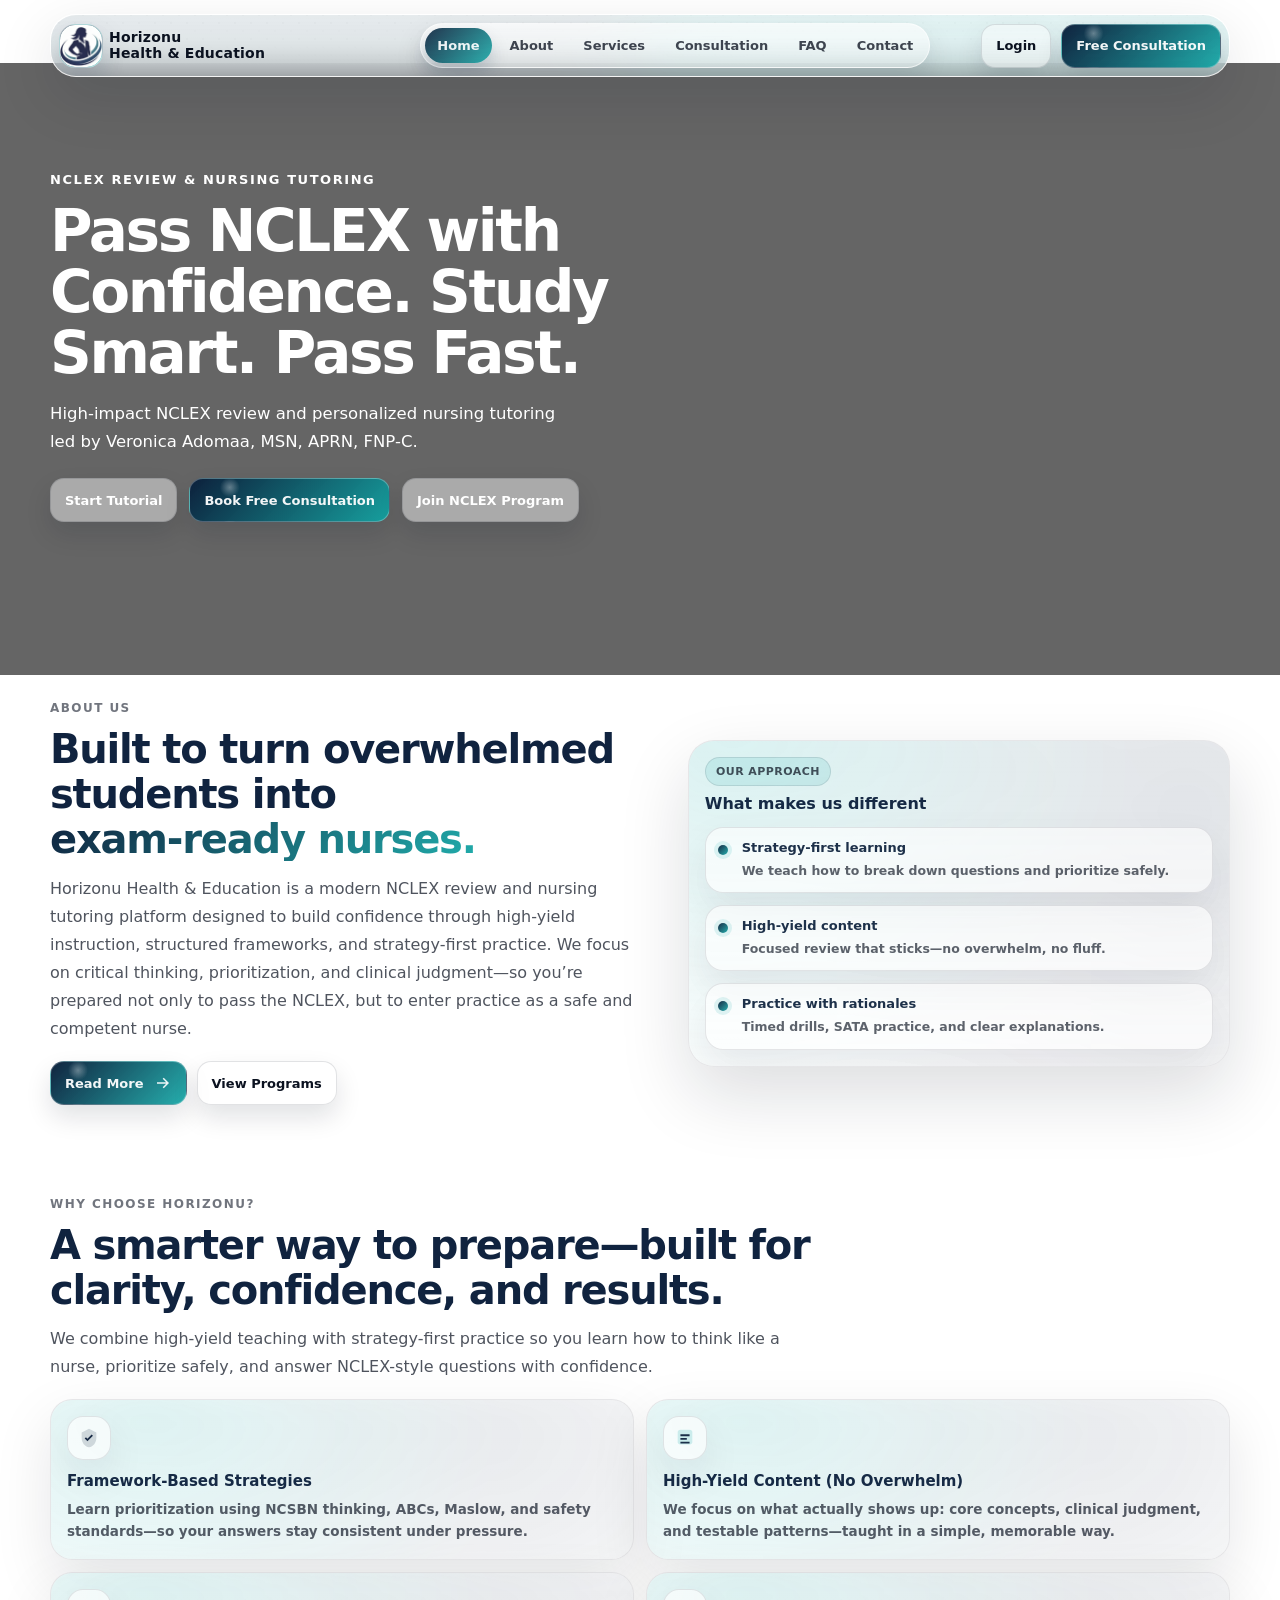
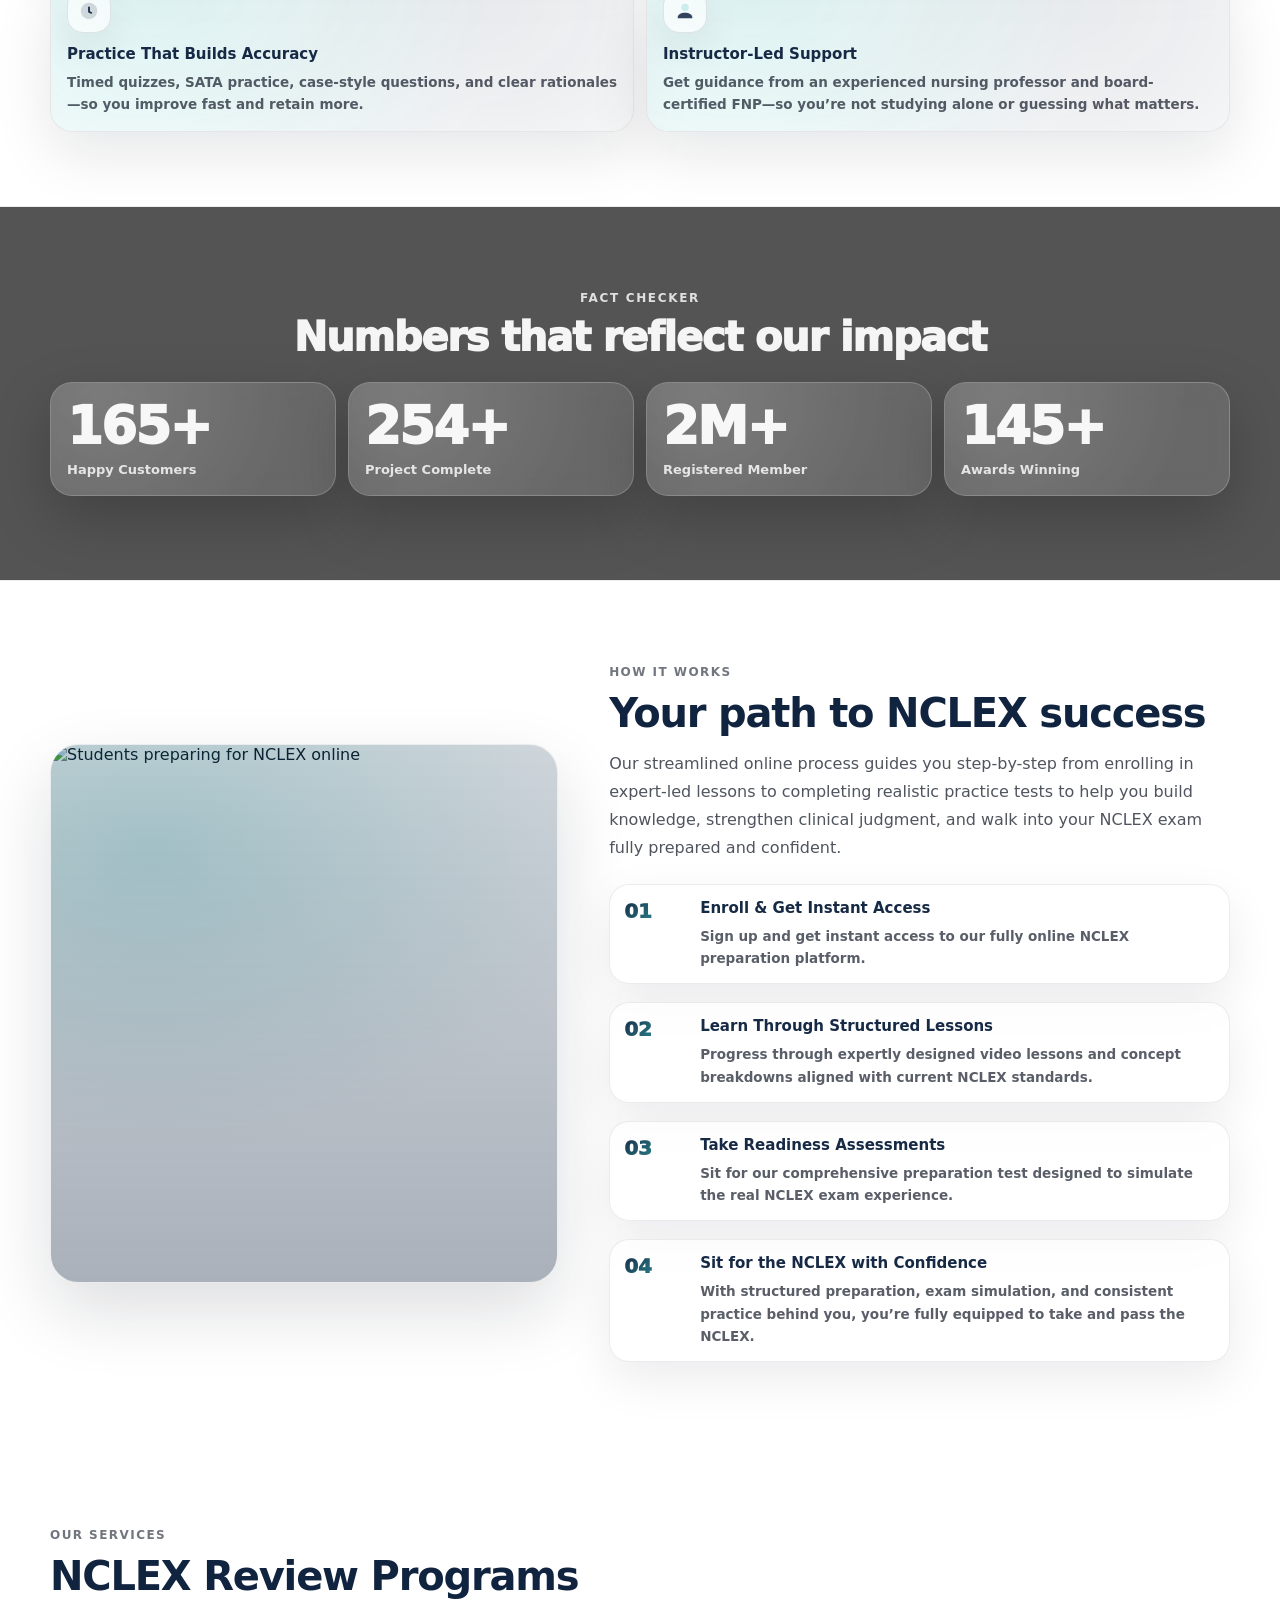
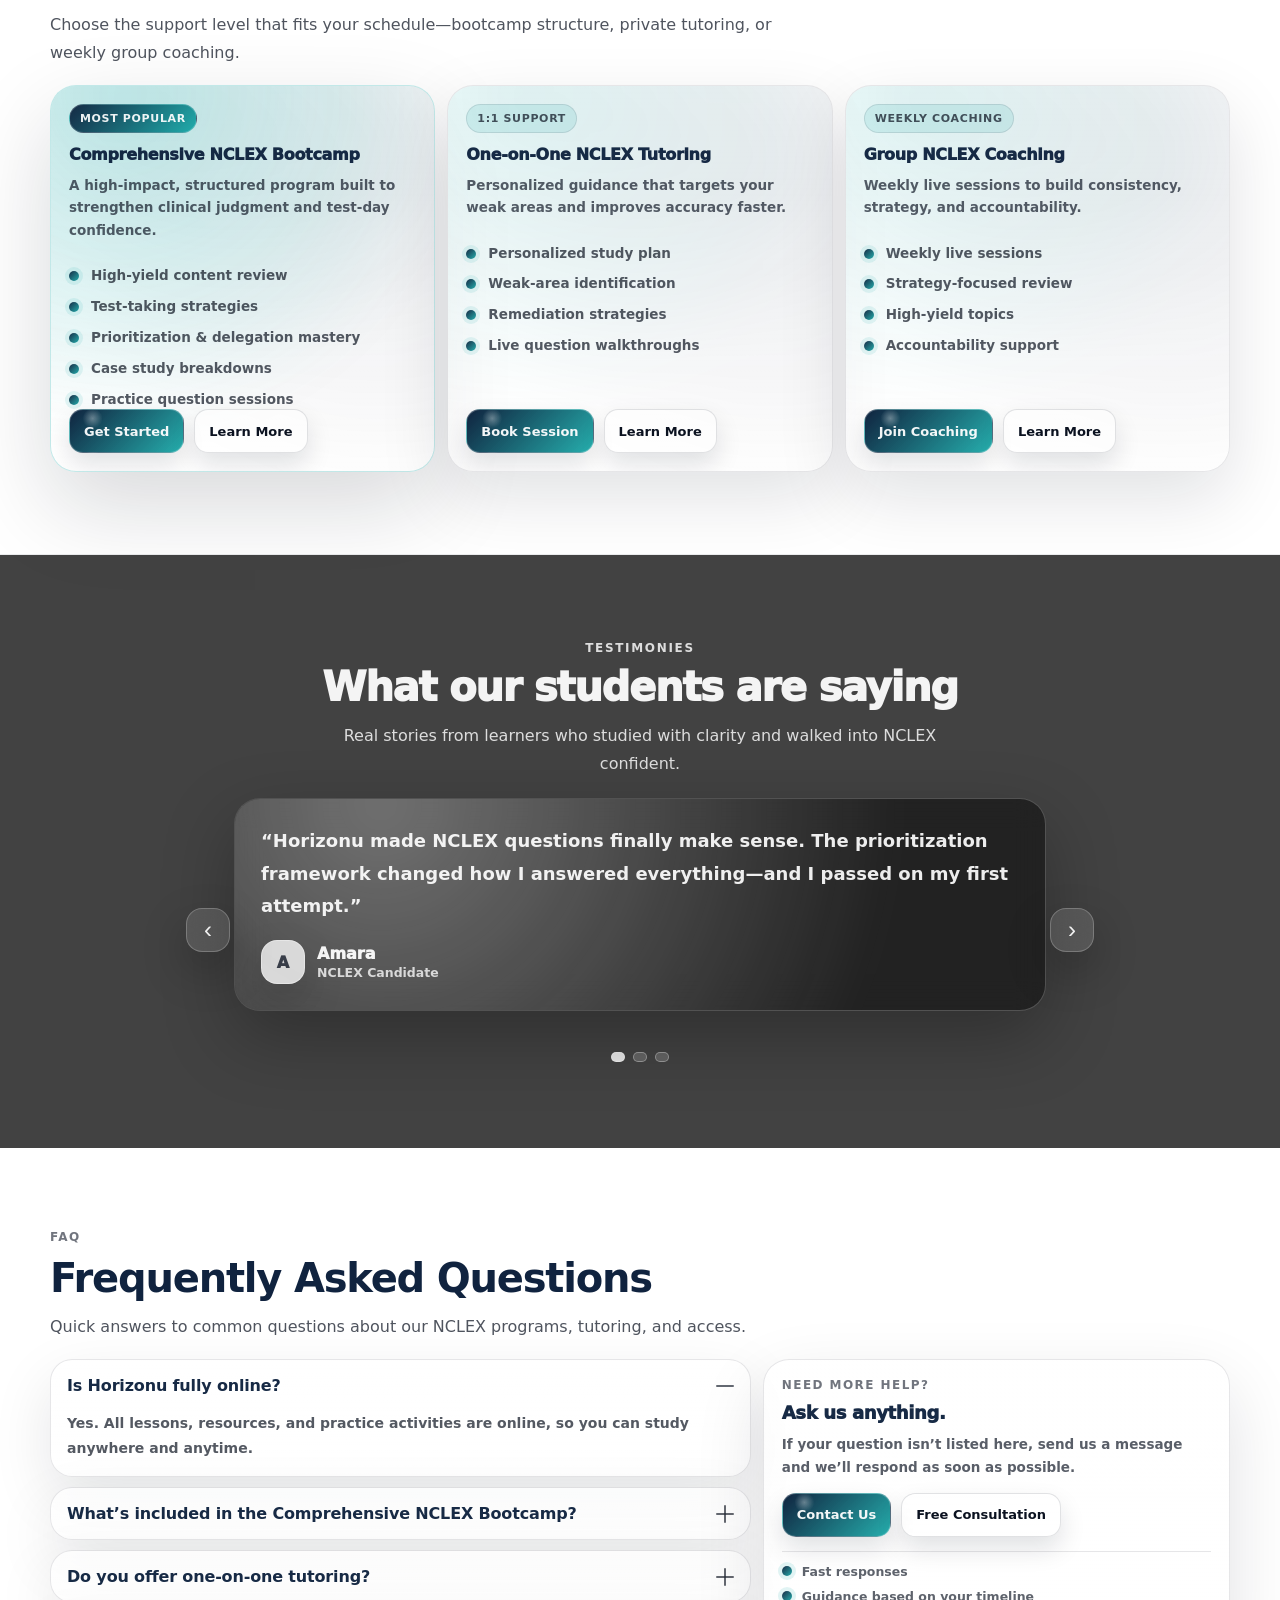
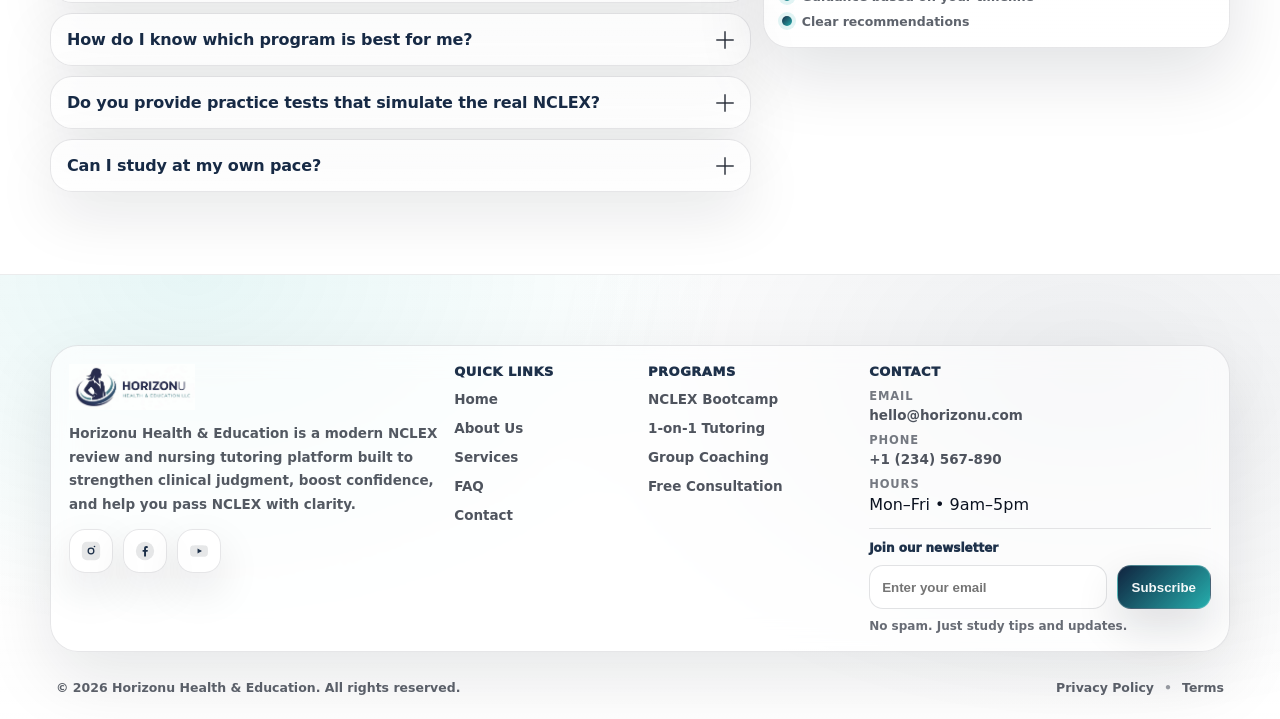
==== index.html @ fcfd36a3 "first upload" ====
<!doctype html>
<html lang="en">

<head>
  <meta charset="UTF-8" />
  <meta name="viewport" content="width=device-width, initial-scale=1.0" />
  <title>Horizonu — Premium Responsive Header</title>

  <!-- Link CSS -->
  <link rel="stylesheet" href="styles.css" />
</head>

<body>
  <!-- CSS-only toggle -->
  <input id="menu" class="menu-toggle" type="checkbox" />

  <div class="header-wrap">
    <header class="header">
      <div class="header-inner">
        <!-- Brand -->
        <a class="brand" href="index.html" aria-label="Horizonu Home">
          <div class="mark" aria-hidden="true">
            <img src="/images/single_logo.jpg" alt="" class="logo-img" />
          </div>

          <div class="brand-title">
            <strong>Horizonu <br /> Health &amp; Education</strong>
          </div>
        </a>

        <!-- Desktop nav -->
        <nav class="nav" aria-label="Primary">
          <a href="index.html" aria-current="page">Home</a>
          <a href="pages/about.html">About</a>
          <a href="pages/services.html">Services</a>
          <a href="pages/consultation.html">Consultation</a>
          <a href="pages/faq.html">FAQ</a>
          <a href="pages/contact.html">Contact</a>
        </nav>

        <!-- Desktop actions -->
        <div class="actions">
          <a class="btn btn-ghost" href="#" aria-label="Student login">
            Login
          </a>

          <a class="btn btn-primary" href="pages/consultation.html" aria-label="Book a free consultation">
            <!-- <svg class="icon" viewBox="0 0 24 24" fill="none">
              <path
                d="M7 11h10v2H7v-2Zm-2 8a3 3 0 0 1-3-3V7a3 3 0 0 1 3-3h1V2h2v2h8V2h2v2h1a3 3 0 0 1 3 3v9a3 3 0 0 1-3 3H5Zm0-2h14a1 1 0 0 0 1-1V9H4v7a1 1 0 0 0 1 1Z"
                fill="rgba(255,255,255,0.92)" />
            </svg> -->
            Free Consultation
          </a>
        </div>

        <!-- Burger -->
        <label class="burger" for="menu" aria-label="Open menu">
          <span></span><span></span><span></span>
        </label>

        <!-- Mobile dropdown -->
        <div class="drop">
          <nav class="nav" aria-label="Mobile Primary">
            <a href="index.html" aria-current="page">Home</a>
            <a href="pages/about.html">About</a>
            <a href="pages/services.html">Services</a>
            <a href="pages/consultation.html">Consultation</a>
            <a href="pages/faq.html">FAQ</a>
            <a href="pages/contact.html">Contact</a>
            <a href="#">Student Portal</a>
          </nav>

          <div class="actions">
            <a class="btn btn-ghost" href="#">Login</a>
            <a class="btn btn-primary" href="pages/consultation.html">Free Consultation</a>
          </div>
        </div>
      </div>
    </header>
  </div>

  <!-- Demo content (optional) -->
  <main>


    <section class="home-banner" aria-label="Home Banner">
      <div class="home-banner-bg"></div>

      <div class="home-banner-content">
        <div class="banner-top">
          <p class="banner-kicker banner-anim delay-1">NCLEX Review & Nursing Tutoring</p>

          <h1 class="banner-title banner-anim delay-2">
            Pass NCLEX with Confidence. Study Smart. Pass Fast.
          </h1>

          <p class="banner-subtitle banner-anim delay-3">
            High-impact NCLEX review and personalized nursing tutoring <br />
            led by Veronica Adomaa, MSN, APRN, FNP-C.
          </p>

          <div class="banner-actions banner-anim delay-3">
            <a href="pages/services.html" class="btn btn-ghost banner-ghost">Start Tutorial</a>
            <a href="pages/consultation.html" class="btn btn-primary">Book Free Consultation</a>
            <a href="pages/services.html" class="btn btn-ghost banner-ghost">Join NCLEX Program</a>
          </div>


        </div>
      </div>
    </section>


    <section class="about-preview" aria-labelledby="aboutPreviewTitle">
      <div class="about-preview-inner">
        <!-- Left: text -->
        <div class="about-preview-copy">
          <p class="about-preview-kicker">About Us</p>

          <h2 class="about-preview-title" id="aboutPreviewTitle">
            Built to turn overwhelmed students into
            <span>exam-ready nurses.</span>
          </h2>

          <p class="about-preview-text">
            Horizonu Health &amp; Education is a modern NCLEX review and nursing tutoring platform
            designed to build confidence through high-yield instruction, structured frameworks, and
            strategy-first practice. We focus on critical thinking, prioritization, and clinical
            judgment—so you’re prepared not only to pass the NCLEX, but to enter practice as a safe
            and competent nurse.
          </p>

          <div class="about-preview-actions">
            <a class="btn btn-primary" href="pages/about.html" aria-label="Read more about us">
              Read More
              <svg class="icon" viewBox="0 0 24 24" fill="none" aria-hidden="true">
                <path d="M13 5l7 7-7 7-1.4-1.4 4.6-4.6H4v-2h12.2l-4.6-4.6L13 5z" fill="rgba(255,255,255,0.92)" />
              </svg>
            </a>

            <a class="btn btn-ghost" href="#programs" aria-label="View our programs">
              View Programs
            </a>
          </div>
        </div>

        <!-- Right: light feature card -->
        <div class="about-preview-card" aria-hidden="true">
          <div class="about-card-header">
            <div class="about-card-pill">Our Approach</div>
            <div class="about-card-title">What makes us different</div>
          </div>

          <div class="about-card-list">
            <div class="about-card-item">
              <span class="about-ico" aria-hidden="true"></span>
              <div>
                <strong>Strategy-first learning</strong>
                <p>We teach how to break down questions and prioritize safely.</p>
              </div>
            </div>

            <div class="about-card-item">
              <span class="about-ico" aria-hidden="true"></span>
              <div>
                <strong>High-yield content</strong>
                <p>Focused review that sticks—no overwhelm, no fluff.</p>
              </div>
            </div>

            <div class="about-card-item">
              <span class="about-ico" aria-hidden="true"></span>
              <div>
                <strong>Practice with rationales</strong>
                <p>Timed drills, SATA practice, and clear explanations.</p>
              </div>
            </div>
          </div>
        </div>
      </div>
    </section>

    <section class="why" aria-labelledby="whyTitle">
      <div class="why-inner">
        <header class="why-head">
          <p class="why-kicker">Why Choose Horizonu?</p>
          <h2 class="why-title" id="whyTitle">
            A smarter way to prepare—built for clarity, confidence, and results.
          </h2>
          <p class="why-subtitle">
            We combine high-yield teaching with strategy-first practice so you learn how to think like
            a nurse, prioritize safely, and answer NCLEX-style questions with confidence.
          </p>
        </header>

        <div class="why-grid">
          <div class="why-card">
            <div class="why-icon" aria-hidden="true">
              <svg viewBox="0 0 24 24" fill="none">
                <path d="M12 2l8 4v6c0 5-3.4 9.7-8 10-4.6-.3-8-5-8-10V6l8-4z" fill="rgba(11,31,59,0.92)"
                  opacity="0.18" />
                <path d="M10.3 12.7l-1.6-1.6-1.4 1.4 3 3 6-6-1.4-1.4-4.6 4.6z" fill="rgba(11,31,59,0.92)" />
              </svg>
            </div>
            <h3>Framework-Based Strategies</h3>
            <p>
              Learn prioritization using NCSBN thinking, ABCs, Maslow, and safety standards—so your
              answers stay consistent under pressure.
            </p>
          </div>

          <div class="why-card">
            <div class="why-icon" aria-hidden="true">
              <svg viewBox="0 0 24 24" fill="none">
                <path d="M4 6a3 3 0 0 1 3-3h10a3 3 0 0 1 3 3v10a3 3 0 0 1-3 3H7a3 3 0 0 1-3-3V6z"
                  fill="rgba(14,165,164,0.18)" />
                <path d="M7 8h10v2H7V8Zm0 4h7v2H7v-2Zm0 4h10v2H7v-2Z" fill="rgba(11,31,59,0.92)" />
              </svg>
            </div>
            <h3>High-Yield Content (No Overwhelm)</h3>
            <p>
              We focus on what actually shows up: core concepts, clinical judgment, and testable
              patterns—taught in a simple, memorable way.
            </p>
          </div>

          <div class="why-card">
            <div class="why-icon" aria-hidden="true">
              <svg viewBox="0 0 24 24" fill="none">
                <path d="M12 3a9 9 0 1 0 9 9c0-5-4-9-9-9Z" fill="rgba(11,31,59,0.16)" />
                <path d="M12 7a1 1 0 0 1 1 1v4.2l2.6 1.5-1 1.7-3.6-2.1V8a1 1 0 0 1 1-1Z" fill="rgba(11,31,59,0.92)" />
              </svg>
            </div>
            <h3>Practice That Builds Accuracy</h3>
            <p>
              Timed quizzes, SATA practice, case-style questions, and clear rationales—so you improve
              fast and retain more.
            </p>
          </div>

          <div class="why-card">
            <div class="why-icon" aria-hidden="true">
              <svg viewBox="0 0 24 24" fill="none">
                <path d="M12 12a4 4 0 1 0-4-4 4 4 0 0 0 4 4Z" fill="rgba(14,165,164,0.18)" />
                <path d="M12 14c-4.4 0-8 2.2-8 5v1h16v-1c0-2.8-3.6-5-8-5Z" fill="rgba(11,31,59,0.92)" opacity="0.9" />
              </svg>
            </div>
            <h3>Instructor-Led Support</h3>
            <p>
              Get guidance from an experienced nursing professor and board-certified FNP—so you’re not
              studying alone or guessing what matters.
            </p>
          </div>
        </div>
      </div>
    </section>


    <section class="facts" aria-label="Facts & Stats">
      <div class="facts-bg" aria-hidden="true"></div>

      <div class="facts-inner">
        <header class="facts-head">
          <p class="facts-kicker">Fact Checker</p>
          <h2 class="facts-title">Numbers that reflect our impact</h2>
        </header>

        <div class="facts-grid">
          <article class="fact-card">
            <div class="fact-number">
              <span class="countup" data-target="165" data-suffix="+">0</span>
            </div>
            <p class="fact-label">Happy Customers</p>
          </article>

          <article class="fact-card">
            <div class="fact-number">
              <span class="countup" data-target="254" data-suffix="+">0</span>
            </div>
            <p class="fact-label">Project Complete</p>
          </article>

          <article class="fact-card">
            <div class="fact-number">
              <span class="countup" data-target="2" data-suffix="M+">0</span>
            </div>
            <p class="fact-label">Registered Member</p>
          </article>

          <article class="fact-card">
            <div class="fact-number">
              <span class="countup" data-target="145" data-suffix="+">0</span>
            </div>
            <p class="fact-label">Awards Winning</p>
          </article>
        </div>
      </div>
    </section>


    <section class="how" aria-labelledby="howTitle">
      <div class="how-inner">

        <!-- LEFT SIDE (IMAGE) -->
        <div class="how-media">
          <div class="how-frame">
            <img src="/images/how-it-works.jpg" alt="Students preparing for NCLEX online" class="how-img" />
            <div class="how-overlay"></div>
          </div>
        </div>

        <!-- RIGHT SIDE (CONTENT) -->
        <div class="how-content">
          <p class="how-kicker">How It Works</p>

          <h2 class="how-title" id="howTitle">
            Your path to NCLEX success
          </h2>

          <p class="how-intro">
            Our streamlined online process guides you step-by-step from enrolling in
            expert-led lessons to completing realistic practice tests to help you
            build knowledge, strengthen clinical judgment, and walk into your NCLEX
            exam fully prepared and confident.
          </p>

          <div class="how-steps">

            <div class="how-step">
              <div class="how-number">01</div>
              <div class="how-step-content">
                <h3>Enroll & Get Instant Access</h3>
                <p>
                  Sign up and get instant access to our fully online NCLEX
                  preparation platform.
                </p>
              </div>
            </div>

            <div class="how-step">
              <div class="how-number">02</div>
              <div class="how-step-content">
                <h3>Learn Through Structured Lessons</h3>
                <p>
                  Progress through expertly designed video lessons and concept
                  breakdowns aligned with current NCLEX standards.
                </p>
              </div>
            </div>

            <div class="how-step">
              <div class="how-number">03</div>
              <div class="how-step-content">
                <h3>Take Readiness Assessments</h3>
                <p>
                  Sit for our comprehensive preparation test designed to simulate
                  the real NCLEX exam experience.
                </p>
              </div>
            </div>

            <div class="how-step">
              <div class="how-number">04</div>
              <div class="how-step-content">
                <h3>Sit for the NCLEX with Confidence</h3>
                <p>
                  With structured preparation, exam simulation, and consistent
                  practice behind you, you’re fully equipped to take and pass the
                  NCLEX.
                </p>
              </div>
            </div>

          </div>
        </div>

      </div>
    </section>

    <section class="services" aria-labelledby="servicesTitle" id="services">
      <div class="services-inner">
        <header class="services-head">
          <p class="services-kicker">Our Services</p>
          <h2 class="services-title" id="servicesTitle">NCLEX Review Programs</h2>
          <p class="services-subtitle">
            Choose the support level that fits your schedule—bootcamp structure, private tutoring,
            or weekly group coaching.
          </p>
        </header>

        <div class="services-grid">
          <!-- Card 1 -->
          <article class="service-card featured">
            <div class="service-top">
              <div class="service-badge">Most Popular</div>
              <h3 class="service-name">Comprehensive NCLEX Bootcamp</h3>
              <p class="service-note">
                A high-impact, structured program built to strengthen clinical judgment and test-day confidence.
              </p>
            </div>

            <ul class="service-list">
              <li>High-yield content review</li>
              <li>Test-taking strategies</li>
              <li>Prioritization &amp; delegation mastery</li>
              <li>Case study breakdowns</li>
              <li>Practice question sessions</li>
            </ul>

            <div class="service-actions">
              <a class="btn btn-primary" href="pages/consultation.html">Get Started</a>
              <a class="btn btn-ghost" href="pages/services.html">Learn More</a>
            </div>
          </article>

          <!-- Card 2 -->
          <article class="service-card">
            <div class="service-top">
              <div class="service-badge soft">1:1 Support</div>
              <h3 class="service-name">One-on-One NCLEX Tutoring</h3>
              <p class="service-note">
                Personalized guidance that targets your weak areas and improves accuracy faster.
              </p>
            </div>

            <ul class="service-list">
              <li>Personalized study plan</li>
              <li>Weak-area identification</li>
              <li>Remediation strategies</li>
              <li>Live question walkthroughs</li>
            </ul>

            <div class="service-actions">
              <a class="btn btn-primary" href="pages/consultation.html">Book Session</a>
              <a class="btn btn-ghost" href="pages/services.html">Learn More</a>
            </div>
          </article>

          <!-- Card 3 -->
          <article class="service-card">
            <div class="service-top">
              <div class="service-badge soft">Weekly Coaching</div>
              <h3 class="service-name">Group NCLEX Coaching</h3>
              <p class="service-note">
                Weekly live sessions to build consistency, strategy, and accountability.
              </p>
            </div>

            <ul class="service-list">
              <li>Weekly live sessions</li>
              <li>Strategy-focused review</li>
              <li>High-yield topics</li>
              <li>Accountability support</li>
            </ul>

            <div class="service-actions">
              <a class="btn btn-primary" href="pages/consultation.html">Join Coaching</a>
              <a class="btn btn-ghost" href="pages/services.html">Learn More</a>
            </div>
          </article>
        </div>

      </div>
    </section>

    <section class="testimonials" aria-label="Testimonies">
      <div class="testimonials-bg" aria-hidden="true"></div>

      <div class="testimonials-inner">
        <header class="testimonials-head">
          <p class="testimonials-kicker">Testimonies</p>
          <h2 class="testimonials-title">What our students are saying</h2>
          <p class="testimonials-subtitle">
            Real stories from learners who studied with clarity and walked into NCLEX confident.
          </p>
        </header>

        <div class="t-slider" data-slider>
          <button class="t-nav t-prev" type="button" aria-label="Previous testimony" data-prev>
            ‹
          </button>

          <div class="t-viewport" aria-live="polite">
            <!-- Slide 1 -->
            <article class="t-slide is-active" data-slide>
              <div class="t-card">
                <p class="t-quote">
                  “Horizonu made NCLEX questions finally make sense. The prioritization framework
                  changed how I answered everything—and I passed on my first attempt.”
                </p>
                <div class="t-meta">
                  <div class="t-avatar" aria-hidden="true">A</div>
                  <div>
                    <strong class="t-name">Amara</strong>
                    <span class="t-role">NCLEX Candidate</span>
                  </div>
                </div>
              </div>
            </article>

            <!-- Slide 2 -->
            <article class="t-slide" data-slide>
              <div class="t-card">
                <p class="t-quote">
                  “The lessons were clear, the rationales were gold, and the practice tests felt like the real exam.
                  I stopped guessing and started thinking like a nurse.”
                </p>
                <div class="t-meta">
                  <div class="t-avatar" aria-hidden="true">J</div>
                  <div>
                    <strong class="t-name">Janelle</strong>
                    <span class="t-role">New Grad Nurse</span>
                  </div>
                </div>
              </div>
            </article>

            <!-- Slide 3 -->
            <article class="t-slide" data-slide>
              <div class="t-card">
                <p class="t-quote">
                  “One-on-one tutoring helped me identify my weak areas fast. I got a plan, followed it,
                  and went into test day confident and calm.”
                </p>
                <div class="t-meta">
                  <div class="t-avatar" aria-hidden="true">K</div>
                  <div>
                    <strong class="t-name">Kemi</strong>
                    <span class="t-role">Repeat Test Taker</span>
                  </div>
                </div>
              </div>
            </article>
          </div>

          <button class="t-nav t-next" type="button" aria-label="Next testimony" data-next>
            ›
          </button>

          <div class="t-dots" role="tablist" aria-label="Testimony navigation" data-dots></div>
        </div>
      </div>
    </section>

    <section class="faq" id="faq" aria-labelledby="faqTitle">
      <div class="faq-inner">
        <header class="faq-head">
          <p class="faq-kicker">FAQ</p>
          <h2 class="faq-title" id="faqTitle">Frequently Asked Questions</h2>
          <p class="faq-subtitle">
            Quick answers to common questions about our NCLEX programs, tutoring, and access.
          </p>
        </header>

        <div class="faq-grid">
          <!-- Left: accordion -->
          <div class="faq-accordion" role="region" aria-label="FAQ Accordion">
            <details class="faq-item" open>
              <summary class="faq-q">
                <span>Is Horizonu fully online?</span>
                <span class="faq-plus" aria-hidden="true"></span>
              </summary>
              <div class="faq-a">
                Yes. All lessons, resources, and practice activities are online, so you can study anywhere and anytime.
              </div>
            </details>

            <details class="faq-item">
              <summary class="faq-q">
                <span>What’s included in the Comprehensive NCLEX Bootcamp?</span>
                <span class="faq-plus" aria-hidden="true"></span>
              </summary>
              <div class="faq-a">
                High-yield content review, strategy lessons, prioritization &amp; delegation mastery, case breakdowns,
                and practice question sessions with clear rationales.
              </div>
            </details>

            <details class="faq-item">
              <summary class="faq-q">
                <span>Do you offer one-on-one tutoring?</span>
                <span class="faq-plus" aria-hidden="true"></span>
              </summary>
              <div class="faq-a">
                Yes. One-on-one tutoring includes a personalized study plan, weak-area identification, remediation
                strategies,
                and live question walkthroughs.
              </div>
            </details>

            <details class="faq-item">
              <summary class="faq-q">
                <span>How do I know which program is best for me?</span>
                <span class="faq-plus" aria-hidden="true"></span>
              </summary>
              <div class="faq-a">
                If you’re unsure, book a free consultation. We’ll ask about your timeline, strengths, and weak areas,
                then recommend the best plan.
              </div>
            </details>

            <details class="faq-item">
              <summary class="faq-q">
                <span>Do you provide practice tests that simulate the real NCLEX?</span>
                <span class="faq-plus" aria-hidden="true"></span>
              </summary>
              <div class="faq-a">
                Yes. Our readiness assessments are designed to mirror NCLEX style, pacing, and decision-making so you
                can
                practice under realistic conditions.
              </div>
            </details>

            <details class="faq-item">
              <summary class="faq-q">
                <span>Can I study at my own pace?</span>
                <span class="faq-plus" aria-hidden="true"></span>
              </summary>
              <div class="faq-a">
                Yes. You can move through lessons at your pace, and use quizzes and rationales to reinforce learning.
                Group coaching adds weekly live accountability.
              </div>
            </details>
          </div>

          <!-- Right: support card -->
          <aside class="faq-side" aria-label="Need more help?">
            <div class="faq-side-card">
              <p class="faq-side-kicker">Need more help?</p>
              <h3 class="faq-side-title">Ask us anything.</h3>
              <p class="faq-side-text">
                If your question isn’t listed here, send us a message and we’ll respond as soon as possible.
              </p>

              <div class="faq-side-actions">
                <a class="btn btn-primary" href="pages/contact.html">Contact Us</a>
                <a class="btn btn-ghost" href="pages/consultation.html">Free Consultation</a>
              </div>

              <div class="faq-side-mini">
                <div class="mini-row">
                  <span class="mini-dot" aria-hidden="true"></span>
                  <span>Fast responses</span>
                </div>
                <div class="mini-row">
                  <span class="mini-dot" aria-hidden="true"></span>
                  <span>Guidance based on your timeline</span>
                </div>
                <div class="mini-row">
                  <span class="mini-dot" aria-hidden="true"></span>
                  <span>Clear recommendations</span>
                </div>
              </div>
            </div>
          </aside>
        </div>
      </div>
    </section>

  </main>

  <footer class="site-footer" aria-label="Footer">
    <div class="footer-inner">
      <div class="footer-top">
        <!-- Brand + short text -->
        <div class="footer-col footer-brand">
          <a class="footer-logo" href="index.html" aria-label="Horizonu Home">
            <img src="/images/logo.jpg" alt="Horizonu" />
          </a>

          <p class="footer-text">
            Horizonu Health &amp; Education is a modern NCLEX review and nursing tutoring platform
            built to strengthen clinical judgment, boost confidence, and help you pass NCLEX with clarity.
          </p>

          <div class="footer-social" aria-label="Social links">
            <a href="#" aria-label="Instagram" class="social-btn">
              <svg viewBox="0 0 24 24" fill="none" aria-hidden="true">
                <path
                  d="M7.5 2h9A5.5 5.5 0 0 1 22 7.5v9A5.5 5.5 0 0 1 16.5 22h-9A5.5 5.5 0 0 1 2 16.5v-9A5.5 5.5 0 0 1 7.5 2Z"
                  fill="rgba(11,18,32,0.10)" />
                <path
                  d="M12 8.2A3.8 3.8 0 1 0 15.8 12 3.8 3.8 0 0 0 12 8.2Zm0 6.2A2.4 2.4 0 1 1 14.4 12 2.4 2.4 0 0 1 12 14.4ZM16.7 7.1a.9.9 0 1 1-.9-.9.9.9 0 0 1 .9.9Z"
                  fill="rgba(11,31,59,0.92)" />
              </svg>
            </a>

            <a href="#" aria-label="Facebook" class="social-btn">
              <svg viewBox="0 0 24 24" fill="none" aria-hidden="true">
                <path d="M12 2a10 10 0 1 0 10 10A10 10 0 0 0 12 2Z" fill="rgba(11,18,32,0.10)" />
                <path
                  d="M13.1 12.9h1.7l.3-2h-2v-1.3c0-.6.2-1 .9-1H15V6.7a12 12 0 0 0-1.5-.1c-1.5 0-2.5.9-2.5 2.7v1.6H9.4v2h1.6V18h2.1v-5.1Z"
                  fill="rgba(11,31,59,0.92)" />
              </svg>
            </a>

            <a href="#" aria-label="YouTube" class="social-btn">
              <svg viewBox="0 0 24 24" fill="none" aria-hidden="true">
                <path
                  d="M21.5 8.2a3 3 0 0 0-2.1-2.1C17.6 5.6 12 5.6 12 5.6s-5.6 0-7.4.5A3 3 0 0 0 2.5 8.2 31.8 31.8 0 0 0 2.2 12a31.8 31.8 0 0 0 .3 3.8 3 3 0 0 0 2.1 2.1c1.8.5 7.4.5 7.4.5s5.6 0 7.4-.5a3 3 0 0 0 2.1-2.1A31.8 31.8 0 0 0 21.8 12a31.8 31.8 0 0 0-.3-3.8Z"
                  fill="rgba(11,18,32,0.10)" />
                <path d="M10.4 14.8V9.2L15.2 12l-4.8 2.8Z" fill="rgba(11,31,59,0.92)" />
              </svg>
            </a>
          </div>
        </div>

        <!-- Quick Links -->
        <div class="footer-col">
          <h3 class="footer-title">Quick Links</h3>
          <ul class="footer-links">
            <li><a href="index.html">Home</a></li>
            <li><a href="pages/about.html">About Us</a></li>
            <li><a href="pages/services.html">Services</a></li>
            <li><a href="pages/faq.html">FAQ</a></li>
            <li><a href="pages/contact.html">Contact</a></li>
          </ul>
        </div>

        <!-- Programs -->
        <div class="footer-col">
          <h3 class="footer-title">Programs</h3>
          <ul class="footer-links">
            <li><a href="pages/services.html">NCLEX Bootcamp</a></li>
            <li><a href="pages/services.html">1-on-1 Tutoring</a></li>
            <li><a href="pages/services.html">Group Coaching</a></li>
            <li><a href="pages/consultation.html">Free Consultation</a></li>
          </ul>
        </div>

        <!-- Contact -->
        <div class="footer-col">
          <h3 class="footer-title">Contact</h3>
          <ul class="footer-contact">
            <li>
              <span class="contact-label">Email</span>
              <a href="mailto:hello@horizonu.com">hello@horizonu.com</a>
            </li>
            <li>
              <span class="contact-label">Phone</span>
              <a href="tel:+1234567890">+1 (234) 567-890</a>
            </li>
            <li>
              <span class="contact-label">Hours</span>
              <span>Mon–Fri • 9am–5pm</span>
            </li>
          </ul>

          <form class="footer-form" action="#" method="post" aria-label="Newsletter">
            <label class="footer-form-label" for="newsletterEmail">Join our newsletter</label>
            <div class="footer-form-row">
              <input id="newsletterEmail" class="footer-input" type="email" placeholder="Enter your email"
                autocomplete="email" required />
              <button class="footer-submit" type="submit">Subscribe</button>
            </div>
            <p class="footer-form-note">No spam. Just study tips and updates.</p>
          </form>
        </div>
      </div>

      <div class="footer-bottom">
        <p class="footer-copy">
          © <span id="year"></span> Horizonu Health &amp; Education. All rights reserved.
        </p>

        <div class="footer-legal">
          <a href="#">Privacy Policy</a>
          <span class="dot">•</span>
          <a href="#">Terms</a>
        </div>
      </div>
    </div>

    <script>
      // simple year helper (no external JS)
      document.getElementById("year").textContent = new Date().getFullYear();
    </script>
  </footer>

  <script src="scripts.js" defer></script>
</body>

</html>
---- styles.css ----
/* =========================
   HOME BANNER (reduced height)
   ========================= */

.home-banner {
  position: relative;
  width: 100%;
  min-height: 68vh; /* was 92vh */
  display: flex;
  align-items: flex-start; /* content at top */
  padding: 96px var(--padX) 44px; /* reduced */
  overflow: hidden;
}

@media (max-width: 980px) {
  .home-banner {
    min-height: 62vh;
    padding-top: 86px;
  }
}

@media (max-width: 520px) {
  .home-banner {
    min-height: 58vh;
    padding-top: 76px;
    padding-bottom: 36px;
  }
}

/* Background image */
.home-banner-bg {
  position: absolute;
  inset: 0;
  background-image: url("https://nursing.uworld.com/wp-content/uploads/2023/12/NUR_Blog_Surviving-Clinicals_Photo-1024x536.webp");
  background-size: cover;
  background-position: center;
  background-repeat: no-repeat;
  transform: scale(1.02);
  z-index: 0;
  will-change: transform; /* helps smooth parallax */
}

/* Overlay */
.home-banner::before {
  content: "";
  position: absolute;
  inset: 0;
  background: rgba(0, 0, 0, 0.603);
  z-index: 1;
}

.home-banner-content {
  position: relative;
  z-index: 2;
  max-width: var(--max);
  margin: 0 auto;
  width: 100%;
}

.banner-top {
  max-width: 680px;
  color: #ffffff;
}

.banner-kicker {
  font-size: 13px;
  font-weight: 900;
  letter-spacing: 0.12em;
  text-transform: uppercase;
  opacity: 0.85;
}

.banner-title {
  margin: 14px 0 0;
  font-size: clamp(34px, 4.8vw, 58px);
  line-height: 1.05;
  letter-spacing: -0.04em;
  font-weight: 900;
}

.banner-subtitle {
  margin: 16px 0 0;
  font-size: 16.5px;
  line-height: 1.7;
  opacity: 0.9;
}

.banner-actions {
  margin-top: 22px;
  display: flex;
  gap: 12px;
  flex-wrap: wrap;
}

.banner-ghost {
  background: rgba(255, 255, 255, 0.18);
  border: 1px solid rgba(255, 255, 255, 0.4);
  color: #ffffff;
}
.banner-ghost:hover {
  background: rgba(255, 255, 255, 0.28);
}

/* Mobile: stack CTAs */
@media (max-width: 520px) {
  .banner-actions {
    flex-direction: column;
  }
  .banner-actions .btn {
    width: 100%;
    justify-content: center;
  }
}

/* =========================
   ANIMATIONS (JS triggers)
   ========================= */
.banner-anim {
  opacity: 0;
  transform: translateY(14px);
  transition:
    opacity 700ms ease,
    transform 700ms ease;
  will-change: opacity, transform;
}

.banner-anim.is-in {
  opacity: 1;
  transform: translateY(0);
}

.banner-anim.delay-1 {
  transition-delay: 90ms;
}
.banner-anim.delay-2 {
  transition-delay: 180ms;
}
.banner-anim.delay-3 {
  transition-delay: 270ms;
}

/* subtle background zoom-in */
.home-banner-bg.bg-in {
  transition: transform 1400ms ease;
  transform: scale(1.08);
}

/* Respect reduced motion */
@media (prefers-reduced-motion: reduce) {
  .banner-anim,
  .home-banner-bg.bg-in {
    transition: none !important;
    transform: none !important;
    opacity: 1 !important;
  }
}

/* ============================ */
/* HEADER */
/* =========================== */

:root {
  --ink: #0b1220;
  --muted: rgba(11, 18, 32, 0.7);

  --navy: #0b1f3b;
  --teal: #0ea5a4;

  --shadow: 0 20px 60px rgba(11, 18, 32, 0.12);
  --shadow2: 0 12px 28px rgba(11, 18, 32, 0.12);

  --radius2: 26px;
  --max: 1180px;

  --stickyTop: clamp(8px, 2.2vw, 14px);
  --padX: clamp(12px, 2.2vw, 16px);
}

* {
  box-sizing: border-box;
}

html,
body {
  height: 100%;
}

body {
  margin: 0;
  font-family:
    ui-sans-serif,
    system-ui,
    -apple-system,
    Segoe UI,
    Roboto,
    Helvetica,
    Arial,
    "Apple Color Emoji",
    "Segoe UI Emoji";
  color: var(--ink);
  background: #fff;
}

a {
  color: inherit;
  text-decoration: none;
}

.header-wrap {
  position: sticky;
  top: var(--stickyTop);
  z-index: 50;
  padding: 0 var(--padX);
}

.header {
  max-width: var(--max);
  margin: 0 auto;
  position: relative;
  border-radius: var(--radius2);
  box-shadow: var(--shadow);
  overflow: clip;
  border: 1px solid rgba(255, 255, 255, 0.7);
  background: linear-gradient(
    180deg,
    rgba(255, 255, 255, 0.72),
    rgba(255, 255, 255, 0.42)
  );
  backdrop-filter: blur(14px);
  -webkit-backdrop-filter: blur(14px);
}

.header::before {
  content: "";
  position: absolute;
  inset: -40%;
  background: conic-gradient(
    from 120deg at 50% 50%,
    rgba(14, 165, 164, 0.25),
    rgba(11, 31, 59, 0.18),
    rgba(14, 165, 164, 0.22)
  );
  filter: blur(40px);
  opacity: 0.75;
  animation: spin 16s linear infinite;
  pointer-events: none;
}

.header::after {
  content: "";
  position: absolute;
  inset: 0;
  background-image:
    radial-gradient(rgba(11, 18, 32, 0.055) 1px, transparent 1px),
    radial-gradient(rgba(11, 18, 32, 0.04) 1px, transparent 1px);
  background-position:
    0 0,
    8px 8px;
  background-size: 16px 16px;
  opacity: 0.45;
  pointer-events: none;
  mask-image: linear-gradient(180deg, rgba(0, 0, 0, 0.9), transparent 85%);
}

@keyframes spin {
  to {
    transform: rotate(360deg);
  }
}

.header-inner {
  position: relative;
  z-index: 1;
  display: grid;
  grid-template-columns: 1.25fr auto 1fr;
  align-items: center;
  gap: 8px;
  padding: 8px;
}

/* Brand */
.brand {
  display: flex;
  align-items: center;
  gap: 6px;
  min-height: 44px;
  /* min-width: 240px; */
}

.mark {
  width: 44px;
  height: 44px;
  border-radius: 16px;
  position: relative;
  background:
    radial-gradient(
      12px 12px at 30% 30%,
      rgba(255, 255, 255, 0.9),
      transparent 60%
    ),
    linear-gradient(135deg, rgba(11, 31, 59, 0.95), rgba(14, 165, 164, 0.9));
  box-shadow: 0 14px 30px rgba(11, 31, 59, 0.18);
  overflow: hidden;
  border: 1px solid rgba(255, 255, 255, 0.65);
  flex: 0 0 auto;
}

.mark svg {
  position: absolute;
  inset: 0;
  width: 100%;
  height: 100%;
  filter: drop-shadow(0 10px 16px rgba(0, 0, 0, 0.18));
  opacity: 0.92;
}

.brand-title {
  display: flex;
  flex-direction: column;
  line-height: 1.1;
  min-width: 0;
}

.brand-title strong {
  font-size: 14px;
  letter-spacing: 0.2px;
  white-space: nowrap;
  overflow: hidden;
  text-overflow: ellipsis;
}

.brand-title span {
  font-size: 12px;
  color: var(--muted);
  white-space: nowrap;
  overflow: hidden;
  text-overflow: ellipsis;
}

/* Nav rail */
.nav {
  display: flex;
  gap: 6px;
  padding: 4px;
  border-radius: 999px;
  border: 1px solid rgba(255, 255, 255, 0.6);
  background: linear-gradient(
    180deg,
    rgba(255, 255, 255, 0.66),
    rgba(255, 255, 255, 0.32)
  );
  box-shadow: var(--shadow2);
  max-width: 100%;
}

.nav a {
  font-size: 13px;
  font-weight: 600;
  padding: 10px 12px;
  border-radius: 999px;
  color: rgba(11, 18, 32, 0.78);
  transition:
    transform 0.18s ease,
    background 0.18s ease,
    color 0.18s ease;
  outline: none;
  white-space: nowrap;
}

.nav a:hover,
.nav a:focus-visible {
  background: rgba(14, 165, 164, 0.12);
  color: rgba(11, 18, 32, 0.95);
  transform: translateY(-1px);
}

.nav a[aria-current="page"] {
  background: linear-gradient(
    135deg,
    rgba(11, 31, 59, 0.9),
    rgba(14, 165, 164, 0.85)
  );
  color: rgba(255, 255, 255, 0.92);
  box-shadow: 0 10px 18px rgba(11, 31, 59, 0.18);
}

/* Actions */
.actions {
  display: flex;
  justify-content: flex-end;
  align-items: center;
  gap: 10px;
  /* min-width: 220px; */
}

.btn {
  display: inline-flex;
  align-items: center;
  justify-content: center;
  gap: 10px;
  padding: 11px 14px;
  border-radius: 14px;
  font-weight: 700;
  font-size: 13px;
  border: 1px solid rgba(11, 18, 32, 0.12);
  transition:
    transform 0.18s ease,
    box-shadow 0.18s ease,
    background 0.18s ease;
  box-shadow: 0 12px 26px rgba(11, 18, 32, 0.12);
  outline: none;
  white-space: nowrap;
  min-height: 44px;
}

.btn:hover,
.btn:focus-visible {
  transform: translateY(-1px);
  box-shadow: 0 18px 36px rgba(11, 18, 32, 0.16);
}

.btn-ghost {
  background: rgba(255, 255, 255, 0.45);
}

.btn-primary {
  color: rgba(255, 255, 255, 0.95);
  border-color: rgba(255, 255, 255, 0.28);
  background:
    radial-gradient(
      18px 18px at 20% 20%,
      rgba(255, 255, 255, 0.35),
      transparent 55%
    ),
    linear-gradient(135deg, rgba(11, 31, 59, 0.98), rgba(14, 165, 164, 0.9));
}

.icon {
  width: 18px;
  height: 18px;
  display: inline-block;
}

/* Mobile menu */
.menu-toggle {
  display: none;
}

.burger {
  display: none;
  width: 44px;
  height: 44px;
  border-radius: 16px;
  border: 1px solid rgba(11, 18, 32, 0.12);
  background: rgba(255, 255, 255, 0.5);
  box-shadow: 0 10px 22px rgba(11, 18, 32, 0.1);
  position: relative;
  cursor: pointer;
  -webkit-tap-highlight-color: transparent;
}

.burger span {
  position: absolute;
  left: 12px;
  right: 12px;
  height: 2px;
  border-radius: 999px;
  background: rgba(11, 18, 32, 0.75);
  transition:
    transform 0.2s ease,
    top 0.2s ease,
    opacity 0.2s ease;
}
.burger span:nth-child(1) {
  top: 15px;
}
.burger span:nth-child(2) {
  top: 21px;
}
.burger span:nth-child(3) {
  top: 27px;
}

.drop {
  display: none;
  grid-column: 1 / -1;
  border-top: 1px solid rgba(255, 255, 255, 0.55);
  padding: 12px 6px 8px;
  margin-top: 6px;
}

.drop .nav {
  width: 100%;
  justify-content: flex-start;
  flex-wrap: wrap;
}

.drop .actions {
  /* min-width: unset; */
  justify-content: flex-start;
  flex-wrap: wrap;
  margin-top: 10px;
}

.menu-toggle:checked ~ .header-wrap .header .drop {
  display: block;
}

.menu-toggle:checked ~ .header-wrap .header .burger span:nth-child(1) {
  top: 21px;
  transform: rotate(45deg);
}
.menu-toggle:checked ~ .header-wrap .header .burger span:nth-child(2) {
  opacity: 0;
}
.menu-toggle:checked ~ .header-wrap .header .burger span:nth-child(3) {
  top: 21px;
  transform: rotate(-45deg);
}

/* Responsive */
@media (max-width: 980px) {
  .header-inner {
    grid-template-columns: 1fr auto;
    /* gap: 10px; */
    padding: 8px;
  }
  .nav,
  .actions {
    display: none;
  }
  .burger {
    display: inline-block;
    justify-self: end;
  }
}

.logo-img {
  width: 100%;
  display: block;
  object-fit: contain; /* keeps logo proportions */
  filter: drop-shadow(0 10px 16px rgba(0, 0, 0, 0.18));
}
@media (max-width: 520px) {
  .header {
    border-radius: 20px;
  }
  .brand-title strong {
    font-size: 13px;
  }
  .brand-title span {
    font-size: 11px;
  }
  .mark {
    width: 42px;
    height: 42px;
    border-radius: 15px;
  }
  .drop .btn {
    width: 100%;
    justify-content: center;
  }
}

@media (prefers-reduced-motion: reduce) {
  .header::before {
    animation: none;
  }
  .nav a,
  .btn {
    transition: none;
  }
}

/* =========================
   ABOUT PREVIEW HOME SECTION
   ========================= */
.about-preview {
  padding: 26px var(--padX) 70px;
}

.about-preview-inner {
  max-width: var(--max);
  margin: 0 auto;
  display: grid;
  grid-template-columns: 1.05fr 0.95fr;
  gap: clamp(18px, 3vw, 44px);
  align-items: center;
}

.about-preview-kicker {
  margin: 0;
  font-size: 12px;
  font-weight: 900;
  letter-spacing: 0.12em;
  text-transform: uppercase;
  color: rgba(11, 18, 32, 0.58);
}

.about-preview-title {
  margin: 12px 0 0;
  font-size: clamp(26px, 3.2vw, 40px);
  letter-spacing: -0.03em;
  line-height: 1.12;
  color: rgba(11, 31, 59, 0.98);
}

.about-preview-title span {
  display: inline-block;
  background: linear-gradient(
    135deg,
    rgba(11, 31, 59, 0.98),
    rgba(14, 165, 164, 0.92)
  );
  -webkit-background-clip: text;
  background-clip: text;
  color: transparent;
}

.about-preview-text {
  margin: 14px 0 0;
  max-width: 70ch;
  font-size: 16px;
  line-height: 1.75;
  color: rgba(11, 18, 32, 0.72);
}

.about-preview-actions {
  margin-top: 18px;
  display: flex;
  flex-wrap: wrap;
  gap: 10px;
}

/* Right card */
.about-preview-card {
  position: relative;
  border-radius: 26px;
  overflow: hidden;
  border: 1px solid rgba(11, 18, 32, 0.1);
  background: linear-gradient(
    180deg,
    rgba(255, 255, 255, 0.7),
    rgba(255, 255, 255, 0.44)
  );
  box-shadow: 0 28px 70px rgba(11, 18, 32, 0.14);
  backdrop-filter: blur(14px);
  -webkit-backdrop-filter: blur(14px);
  padding: 16px;
}

.about-preview-card::before {
  content: "";
  position: absolute;
  inset: -20%;
  background:
    radial-gradient(
      circle at 20% 10%,
      rgba(14, 165, 164, 0.18),
      transparent 55%
    ),
    radial-gradient(circle at 80% 30%, rgba(11, 31, 59, 0.14), transparent 60%);
  filter: blur(26px);
  opacity: 0.9;
  pointer-events: none;
}

.about-card-header,
.about-card-list {
  position: relative;
  z-index: 1;
}

.about-card-pill {
  display: inline-flex;
  align-items: center;
  padding: 7px 10px;
  border-radius: 999px;
  font-size: 11px;
  font-weight: 900;
  letter-spacing: 0.04em;
  text-transform: uppercase;
  color: rgba(11, 18, 32, 0.72);
  background: rgba(14, 165, 164, 0.12);
  border: 1px solid rgba(11, 18, 32, 0.1);
}

.about-card-title {
  margin-top: 8px;
  font-size: 16px;
  font-weight: 900;
  color: rgba(11, 31, 59, 0.95);
}

.about-card-list {
  margin-top: 14px;
  display: grid;
  gap: 12px;
}

.about-card-item {
  display: grid;
  grid-template-columns: 12px 1fr;
  gap: 12px;
  align-items: start;
  padding: 12px;
  border-radius: 18px;
  border: 1px solid rgba(11, 18, 32, 0.1);
  background: rgba(255, 255, 255, 0.62);
  box-shadow: 0 18px 40px rgba(11, 18, 32, 0.08);
}

.about-ico {
  width: 10px;
  height: 10px;
  border-radius: 999px;
  margin-top: 5px;
  background: linear-gradient(
    135deg,
    rgba(11, 31, 59, 0.95),
    rgba(14, 165, 164, 0.9)
  );
  box-shadow: 0 0 0 4px rgba(14, 165, 164, 0.12);
}

.about-card-item strong {
  display: block;
  font-size: 13px;
  font-weight: 900;
  color: rgba(11, 31, 59, 0.92);
}

.about-card-item p {
  margin: 6px 0 0;
  font-size: 12.5px;
  line-height: 1.55;
  color: rgba(11, 18, 32, 0.66);
  font-weight: 700;
}

.about-card-note {
  font-size: 12px;
  font-weight: 800;
  color: rgba(11, 18, 32, 0.62);
}

.about-card-chip {
  font-size: 12px;
  font-weight: 900;
  color: rgba(11, 18, 32, 0.72);
  padding: 8px 10px;
  border-radius: 999px;
  background: rgba(255, 255, 255, 0.62);
  border: 1px solid rgba(11, 18, 32, 0.1);
}

/* Responsive */
@media (max-width: 980px) {
  .about-preview-inner {
    grid-template-columns: 1fr;
  }
}

@media (max-width: 520px) {
  .about-preview {
    padding-bottom: 56px;
  }
  .about-preview-text {
    font-size: 15.5px;
  }
}

/* =========================
   WHY CHOOSE HORIZONU
   ========================= */
.why {
  padding: 22px var(--padX) 74px;
}

.why-inner {
  max-width: var(--max);
  margin: 0 auto;
}

.why-head {
  max-width: 780px;
}

.why-kicker {
  margin: 0;
  font-size: 12px;
  font-weight: 900;
  letter-spacing: 0.12em;
  text-transform: uppercase;
  color: rgba(11, 18, 32, 0.58);
}

.why-title {
  margin: 12px 0 0;
  font-size: clamp(26px, 3.2vw, 40px);
  letter-spacing: -0.03em;
  line-height: 1.12;
  color: rgba(11, 31, 59, 0.98);
}

.why-subtitle {
  margin: 12px 0 0;
  font-size: 16px;
  line-height: 1.75;
  color: rgba(11, 18, 32, 0.72);
}

.why-grid {
  margin-top: 18px;
  display: grid;
  grid-template-columns: repeat(12, 1fr);
  gap: 12px;
}

/* cards */
.why-card {
  grid-column: span 6;
  border-radius: 22px;
  border: 1px solid rgba(11, 18, 32, 0.1);
  background: linear-gradient(
    180deg,
    rgba(255, 255, 255, 0.74),
    rgba(255, 255, 255, 0.46)
  );
  box-shadow: 0 22px 58px rgba(11, 18, 32, 0.1);
  padding: 16px;
  position: relative;
  overflow: hidden;
}

.why-card::before {
  content: "";
  position: absolute;
  inset: -20%;
  background:
    radial-gradient(
      circle at 25% 15%,
      rgba(14, 165, 164, 0.16),
      transparent 55%
    ),
    radial-gradient(circle at 70% 30%, rgba(11, 31, 59, 0.1), transparent 60%);
  filter: blur(26px);
  opacity: 0.9;
  pointer-events: none;
}

.why-card > * {
  position: relative;
  z-index: 1;
}

.why-icon {
  width: 44px;
  height: 44px;
  border-radius: 16px;
  border: 1px solid rgba(11, 18, 32, 0.1);
  background: rgba(255, 255, 255, 0.65);
  box-shadow: 0 16px 38px rgba(11, 18, 32, 0.08);
  display: grid;
  place-items: center;
  margin-bottom: 12px;
}

.why-icon svg {
  width: 22px;
  height: 22px;
}

.why-card h3 {
  margin: 0;
  font-size: 15px;
  font-weight: 900;
  color: rgba(11, 31, 59, 0.95);
}

.why-card p {
  margin: 8px 0 0;
  font-size: 13.5px;
  line-height: 1.65;
  font-weight: 700;
  color: rgba(11, 18, 32, 0.68);
}

/* =========================
   FACT CHECKER / STATS
   ========================= */
.facts {
  position: relative;
  padding: 84px var(--padX);
  overflow: hidden;
  border-top: 1px solid rgba(11, 18, 32, 0.08);
  border-bottom: 1px solid rgba(11, 18, 32, 0.08);
}

.facts-bg {
  position: absolute;
  inset: 0;
  background-image: url("https://img.freepik.com/free-photo/lavender-field-sunset-near-valensole_268835-3910.jpg?semt=ais_rp_progressive&w=740&q=80");
  background-size: cover;
  background-position: center;
  background-repeat: no-repeat;
  transform: translateY(0px) scale(1.08);
  will-change: transform;
  z-index: 0;
}

/* Overlay for readability */
.facts::before {
  content: "";
  position: absolute;
  inset: 0;
  background: rgba(0, 0, 0, 0.671);
  z-index: 1;
}

.facts-inner {
  position: relative;
  z-index: 2;
  max-width: var(--max);
  margin: 0 auto;
}

.facts-head {
  text-align: center;
  max-width: 760px;
  margin: 0 auto 22px;
}

.facts-kicker {
  margin: 0;
  color: rgba(255, 255, 255, 0.82);
  font-size: 12px;
  font-weight: 900;
  letter-spacing: 0.14em;
  text-transform: uppercase;
}

.facts-title {
  margin: 10px 0 0;
  color: rgba(255, 255, 255, 0.94);
  font-weight: 950;
  letter-spacing: -0.03em;
  font-size: clamp(24px, 3.2vw, 40px);
  line-height: 1.12;
}

.facts-grid {
  margin-top: 22px;
  display: grid;
  grid-template-columns: repeat(4, minmax(0, 1fr));
  gap: 12px;
}

.fact-card {
  border-radius: 22px;
  padding: 18px 16px;
  border: 1px solid rgba(255, 255, 255, 0.22);
  background: rgba(255, 255, 255, 0.12);
  backdrop-filter: blur(12px);
  -webkit-backdrop-filter: blur(12px);
  box-shadow: 0 22px 60px rgba(0, 0, 0, 0.22);
  text-align: left;
  position: relative;
  overflow: hidden;
}

.fact-card::after {
  content: "";
  position: absolute;
  inset: -30%;
  background: radial-gradient(
    circle at 30% 20%,
    rgba(255, 255, 255, 0.18),
    transparent 55%
  );
  filter: blur(22px);
  opacity: 0.8;
  pointer-events: none;
}

.fact-number {
  position: relative;
  z-index: 1;
  font-weight: 950;
  letter-spacing: -0.03em;
  font-size: clamp(34px, 4vw, 52px);
  line-height: 1;
  color: rgba(255, 255, 255, 0.95);
}

.fact-label {
  position: relative;
  z-index: 1;
  margin: 10px 0 0;
  font-size: 13px;
  font-weight: 800;
  color: rgba(255, 255, 255, 0.82);
}

/* Responsive */
@media (max-width: 980px) {
  .facts {
    padding: 70px var(--padX);
  }
  .facts-grid {
    grid-template-columns: repeat(2, minmax(0, 1fr));
  }
}

@media (max-width: 520px) {
  .facts {
    padding: 60px var(--padX);
  }
  .facts-grid {
    grid-template-columns: 1fr;
  }
  .fact-card {
    text-align: center;
  }
}

/* =========================
   HOW IT WORKS SECTION
   ========================= */

.how {
  padding: 84px var(--padX);
}

.how-inner {
  max-width: var(--max);
  margin: 0 auto;
  display: grid;
  grid-template-columns: 0.9fr 1.1fr;
  gap: clamp(24px, 4vw, 60px);
  align-items: center;
}

/* IMAGE SIDE */
.how-frame {
  position: relative;
  border-radius: 28px;
  overflow: hidden;
  border: 1px solid rgba(11, 18, 32, 0.08);
  box-shadow: 0 28px 70px rgba(11, 18, 32, 0.14);
}

.how-img {
  width: 100%;
  height: clamp(420px, 42vw, 540px);
  object-fit: cover;
  display: block;
}

.how-overlay {
  position: absolute;
  inset: 0;
  background:
    linear-gradient(180deg, rgba(11, 31, 59, 0.18), rgba(11, 31, 59, 0.35)),
    radial-gradient(
      800px 500px at 20% 20%,
      rgba(14, 165, 164, 0.22),
      transparent 60%
    );
  pointer-events: none;
}

/* CONTENT SIDE */

.how-kicker {
  margin: 0;
  font-size: 12px;
  font-weight: 900;
  letter-spacing: 0.12em;
  text-transform: uppercase;
  color: rgba(11, 18, 32, 0.58);
}

.how-title {
  margin: 12px 0 0;
  font-size: clamp(26px, 3.2vw, 40px);
  letter-spacing: -0.03em;
  line-height: 1.12;
  color: rgba(11, 31, 59, 0.98);
}

.how-intro {
  margin: 14px 0 0;
  font-size: 16px;
  line-height: 1.75;
  color: rgba(11, 18, 32, 0.72);
}

/* Steps */

.how-steps {
  margin-top: 22px;
  display: grid;
  gap: 18px;
}

.how-step {
  display: grid;
  grid-template-columns: 60px 1fr;
  gap: 16px;
  align-items: start;
  padding: 14px;
  border-radius: 20px;
  border: 1px solid rgba(11, 18, 32, 0.08);
  background: rgba(255, 255, 255, 0.65);
  box-shadow: 0 18px 48px rgba(11, 18, 32, 0.08);
  backdrop-filter: blur(10px);
}

.how-number {
  font-size: 20px;
  font-weight: 950;
  color: rgba(11, 31, 59, 0.95);
  background: linear-gradient(
    135deg,
    rgba(11, 31, 59, 0.95),
    rgba(14, 165, 164, 0.85)
  );
  -webkit-background-clip: text;
  color: transparent;
}

.how-step-content h3 {
  margin: 0;
  font-size: 15px;
  font-weight: 900;
  color: rgba(11, 31, 59, 0.95);
}

.how-step-content p {
  margin: 8px 0 0;
  font-size: 13.5px;
  line-height: 1.65;
  font-weight: 700;
  color: rgba(11, 18, 32, 0.68);
}

/* Responsive */

@media (max-width: 980px) {
  .how-inner {
    grid-template-columns: 1fr;
  }

  .how-media {
    order: 2;
  }

  .how-content {
    order: 1;
  }

  .how-img {
    height: 360px;
  }
}

@media (max-width: 520px) {
  .how {
    padding: 64px var(--padX);
  }

  .how-intro {
    font-size: 15.5px;
  }

  .how-step {
    grid-template-columns: 50px 1fr;
  }
}

/* =========================
   OUR SERVICES
   ========================= */
.services {
  padding: 82px var(--padX);
}

.services-inner {
  max-width: var(--max);
  margin: 0 auto;
}

.services-head {
  max-width: 780px;
}

.services-kicker {
  margin: 0;
  font-size: 12px;
  font-weight: 900;
  letter-spacing: 0.12em;
  text-transform: uppercase;
  color: rgba(11, 18, 32, 0.58);
}

.services-title {
  margin: 12px 0 0;
  font-size: clamp(26px, 3.2vw, 40px);
  letter-spacing: -0.03em;
  line-height: 1.12;
  color: rgba(11, 31, 59, 0.98);
}

.services-subtitle {
  margin: 12px 0 0;
  font-size: 16px;
  line-height: 1.75;
  color: rgba(11, 18, 32, 0.72);
}

.services-grid {
  margin-top: 18px;
  display: grid;
  grid-template-columns: repeat(12, 1fr);
  gap: 12px;
}

/* Card */
.service-card {
  grid-column: span 4;
  border-radius: 26px;
  border: 1px solid rgba(11, 18, 32, 0.1);
  background: linear-gradient(
    180deg,
    rgba(255, 255, 255, 0.76),
    rgba(255, 255, 255, 0.48)
  );
  box-shadow: 0 26px 70px rgba(11, 18, 32, 0.12);
  padding: 18px;
  position: relative;
  overflow: hidden;
  display: flex;
  flex-direction: column;
  min-height: 100%;
}

.service-card::before {
  content: "";
  position: absolute;
  inset: -20%;
  background:
    radial-gradient(
      circle at 25% 15%,
      rgba(14, 165, 164, 0.14),
      transparent 55%
    ),
    radial-gradient(circle at 75% 30%, rgba(11, 31, 59, 0.1), transparent 60%);
  filter: blur(26px);
  opacity: 0.9;
  pointer-events: none;
}

.service-card > * {
  position: relative;
  z-index: 1;
}

.service-top {
  margin-bottom: 12px;
}

.service-badge {
  display: inline-flex;
  align-items: center;
  padding: 7px 10px;
  border-radius: 999px;
  font-size: 11px;
  font-weight: 900;
  letter-spacing: 0.06em;
  text-transform: uppercase;
  color: rgba(255, 255, 255, 0.92);
  background: linear-gradient(
    135deg,
    rgba(11, 31, 59, 0.95),
    rgba(14, 165, 164, 0.9)
  );
  border: 1px solid rgba(255, 255, 255, 0.2);
}

.service-badge.soft {
  color: rgba(11, 18, 32, 0.72);
  background: rgba(14, 165, 164, 0.12);
  border: 1px solid rgba(11, 18, 32, 0.1);
}

.service-name {
  margin: 12px 0 0;
  font-size: 16px;
  font-weight: 950;
  letter-spacing: -0.02em;
  color: rgba(11, 31, 59, 0.95);
}

.service-note {
  margin: 10px 0 0;
  font-size: 13.5px;
  line-height: 1.65;
  font-weight: 700;
  color: rgba(11, 18, 32, 0.68);
}

.service-list {
  margin: 12px 0 0;
  padding: 0;
  list-style: none;
  display: grid;
  gap: 10px;
}

.service-list li {
  position: relative;
  padding-left: 22px;
  font-size: 13.5px;
  line-height: 1.55;
  font-weight: 800;
  color: rgba(11, 18, 32, 0.7);
}

.service-list li::before {
  content: "";
  position: absolute;
  left: 0;
  top: 6px;
  width: 10px;
  height: 10px;
  border-radius: 999px;
  background: linear-gradient(
    135deg,
    rgba(11, 31, 59, 0.95),
    rgba(14, 165, 164, 0.9)
  );
  box-shadow: 0 0 0 4px rgba(14, 165, 164, 0.1);
}

.service-actions {
  margin-top: 16px;
  display: flex;
  flex-wrap: wrap;
  gap: 10px;
  margin-top: auto;
}

/* Featured card gets a subtle lift */
.service-card.featured {
  border-color: rgba(14, 165, 164, 0.25);
  box-shadow: 0 34px 90px rgba(11, 18, 32, 0.16);
}

.service-card.featured::after {
  content: "";
  position: absolute;
  inset: -30%;
  background: radial-gradient(
    circle at 30% 20%,
    rgba(14, 165, 164, 0.18),
    transparent 55%
  );
  filter: blur(30px);
  opacity: 0.95;
  pointer-events: none;
}

/* Responsive */
@media (max-width: 980px) {
  .services {
    padding: 68px var(--padX);
  }
  .service-card {
    grid-column: span 12;
  }
}

@media (max-width: 520px) {
  .services {
    padding: 58px var(--padX);
  }
  .services-subtitle {
    font-size: 15.5px;
  }
}

/* =========================
   TESTIMONIALS (1 at a time)
   ========================= */
.testimonials {
  position: relative;
  padding: 86px var(--padX);
  overflow: hidden;
  border-top: 1px solid rgba(11, 18, 32, 0.08);
}

.testimonials-bg {
  position: absolute;
  inset: 0;
  background-image: url("https://thumbs.dreamstime.com/b/beautiful-rain-forest-ang-ka-nature-trail-doi-inthanon-national-park-thailand-36703721.jpg");
  background-size: cover;
  background-position: center;
  background-repeat: no-repeat;
  transform: translateY(0px) scale(1.08);
  will-change: transform;
  z-index: 0;
}

/* Overlay */
.testimonials::before {
  content: "";
  position: absolute;
  inset: 0;
  background: rgba(0, 0, 0, 0.74);
  z-index: 1;
}

.testimonials-inner {
  position: relative;
  z-index: 2;
  max-width: var(--max);
  margin: 0 auto;
}

.testimonials-head {
  max-width: 760px;
  text-align: center;
  margin: 0 auto 20px;
}

.testimonials-kicker {
  margin: 0;
  color: rgba(255, 255, 255, 0.82);
  font-size: 12px;
  font-weight: 900;
  letter-spacing: 0.14em;
  text-transform: uppercase;
}

.testimonials-title {
  margin: 10px 0 0;
  color: rgba(255, 255, 255, 0.94);
  font-weight: 950;
  letter-spacing: -0.03em;
  font-size: clamp(24px, 3.2vw, 40px);
  line-height: 1.12;
}

.testimonials-subtitle {
  margin: 12px auto 0;
  max-width: 64ch;
  font-size: 16px;
  line-height: 1.75;
  color: rgba(255, 255, 255, 0.82);
}

/* Slider */
.t-slider {
  position: relative;
  margin: 18px auto 0;
  max-width: 920px;
}

.t-viewport {
  position: relative;
  min-height: 240px;
}

.t-slide {
  position: absolute;
  inset: 0;
  opacity: 0;
  transform: translateY(10px) scale(0.99);
  transition:
    opacity 520ms ease,
    transform 520ms ease;
  pointer-events: none;
}

.t-slide.is-active {
  opacity: 1;
  transform: translateY(0) scale(1);
  pointer-events: auto;
}

.t-card {
  border-radius: 26px;
  border: 1px solid rgba(255, 255, 255, 0.22);
  background: rgba(0, 0, 0, 0.486); /* darker card */
  /* border: 1px solid rgba(255, 255, 255, 0.18); */
  backdrop-filter: blur(14px);
  -webkit-backdrop-filter: blur(14px);
  box-shadow: 0 26px 70px rgba(0, 0, 0, 0.28);
  padding: clamp(18px, 3vw, 26px);
  overflow: hidden;
  position: relative;
}

.t-card::before {
  content: "";
  position: absolute;
  inset: -30%;
  background: radial-gradient(
    circle at 30% 20%,
    rgba(255, 255, 255, 0.404),
    transparent 55%
  );
  filter: blur(24px);
  opacity: 0.9;
  pointer-events: none;
}

.t-quote {
  position: relative;
  z-index: 1;
  margin: 0;
  font-size: clamp(15px, 1.6vw, 18px);
  line-height: 1.8;
  font-weight: 700;
  color: rgba(255, 255, 255, 0.92);
}

.t-meta {
  position: relative;
  z-index: 1;
  margin-top: 18px;
  display: flex;
  align-items: center;
  gap: 12px;
}

.t-avatar {
  width: 44px;
  height: 44px;
  border-radius: 16px;
  display: grid;
  place-items: center;
  font-weight: 950;
  color: rgba(11, 18, 32, 0.78);
  background: rgba(255, 255, 255, 0.78);
  border: 1px solid rgba(255, 255, 255, 0.35);
  box-shadow: 0 18px 40px rgba(0, 0, 0, 0.18);
}

.t-name {
  display: block;
  font-weight: 950;
  color: rgba(255, 255, 255, 0.94);
}

.t-role {
  display: block;
  margin-top: 2px;
  font-size: 12.5px;
  font-weight: 800;
  color: rgba(255, 255, 255, 0.78);
}

/* Arrows */
.t-nav {
  position: absolute;
  top: 50%;
  transform: translateY(-50%);
  width: 44px;
  height: 44px;
  border-radius: 16px;
  border: 1px solid rgba(255, 255, 255, 0.22);
  background: rgba(255, 255, 255, 0.12);
  color: rgba(255, 255, 255, 0.92);
  backdrop-filter: blur(12px);
  -webkit-backdrop-filter: blur(12px);
  box-shadow: 0 18px 44px rgba(0, 0, 0, 0.25);
  cursor: pointer;
  font-size: 24px;
  line-height: 0;
  display: grid;
  place-items: center;
  transition:
    transform 180ms ease,
    background 180ms ease;
}

.t-nav:hover {
  transform: translateY(-50%) scale(1.03);
  background: rgba(255, 255, 255, 0.18);
}

.t-slider {
  position: relative;
  margin: 18px auto 0;
  max-width: 920px;
  padding: 0 54px; /* gives room for arrows */
  overflow: visible; /* important */
}

.t-viewport {
  position: relative;
  min-height: 240px;
  overflow: visible; /* important */
}

/* Arrows: always on top */
.t-nav {
  z-index: 20; /* higher than cards */
}
/* Place arrows inside the padding area (so they don’t sit under the card) */
.t-prev {
  left: 6px;
}
.t-next {
  right: 6px;
}

/* Mobile: optional keep hidden */
@media (max-width: 520px) {
  .t-slider {
    padding: 0;
  }
  .t-nav {
    display: none;
  }
}

/* Dots */
.t-dots {
  margin-top: 14px;
  display: flex;
  justify-content: center;
  gap: 8px;
}

.t-dot {
  width: 10px;
  height: 10px;
  border-radius: 999px;
  border: 1px solid rgba(255, 255, 255, 0.35);
  background: rgba(255, 255, 255, 0.18);
  cursor: pointer;
}

.t-dot[aria-selected="true"] {
  background: rgba(255, 255, 255, 0.88);
}

/* Responsive */
@media (max-width: 980px) {
  .testimonials {
    padding: 72px var(--padX);
  }
  .t-prev {
    left: 0;
  }
  .t-next {
    right: 0;
  }
}

@media (max-width: 520px) {
  .testimonials {
    padding: 62px var(--padX);
  }
  .t-nav {
    display: none; /* dots + swipe is enough on mobile */
  }
}

/* =========================
   FAQ
   ========================= */
.faq {
  padding: 82px var(--padX);
}

.faq-inner {
  max-width: var(--max);
  margin: 0 auto;
}

.faq-head {
  max-width: 760px;
}

.faq-kicker {
  margin: 0;
  font-size: 12px;
  font-weight: 900;
  letter-spacing: 0.12em;
  text-transform: uppercase;
  color: rgba(11, 18, 32, 0.58);
}

.faq-title {
  margin: 12px 0 0;
  font-size: clamp(26px, 3.2vw, 40px);
  letter-spacing: -0.03em;
  line-height: 1.12;
  color: rgba(11, 31, 59, 0.98);
}

.faq-subtitle {
  margin: 12px 0 0;
  font-size: 16px;
  line-height: 1.75;
  color: rgba(11, 18, 32, 0.72);
}

.faq-grid {
  margin-top: 18px;
  display: grid;
  grid-template-columns: 1.2fr 0.8fr;
  gap: 12px;
  align-items: start;
}

/* Accordion */
.faq-accordion {
  display: grid;
  gap: 10px;
}

.faq-item {
  border-radius: 22px;
  border: 1px solid rgba(11, 18, 32, 0.1);
  background: linear-gradient(
    180deg,
    rgba(255, 255, 255, 0.76),
    rgba(255, 255, 255, 0.48)
  );
  box-shadow: 0 22px 60px rgba(11, 18, 32, 0.1);
  overflow: hidden;
}

.faq-q {
  list-style: none;
  cursor: pointer;
  padding: 16px 16px;
  display: flex;
  align-items: center;
  justify-content: space-between;
  gap: 12px;
  font-weight: 900;
  color: rgba(11, 31, 59, 0.95);
  letter-spacing: -0.01em;
  outline: none;
}

.faq-q::-webkit-details-marker {
  display: none;
}

.faq-plus {
  width: 18px;
  height: 18px;
  position: relative;
  flex: 0 0 auto;
  opacity: 0.9;
}

.faq-plus::before,
.faq-plus::after {
  content: "";
  position: absolute;
  inset: 0;
  margin: auto;
  width: 18px;
  height: 2px;
  border-radius: 999px;
  background: rgba(11, 18, 32, 0.7);
  transition:
    transform 220ms ease,
    opacity 220ms ease;
}

.faq-plus::after {
  transform: rotate(90deg);
}

.faq-item[open] .faq-plus::after {
  transform: rotate(90deg) scaleX(0);
  opacity: 0;
}

.faq-a {
  padding: 0 16px 16px;
  color: rgba(11, 18, 32, 0.7);
  font-size: 14px;
  line-height: 1.75;
  font-weight: 700;
}

/* Side card */
.faq-side-card {
  border-radius: 26px;
  border: 1px solid rgba(11, 18, 32, 0.1);
  background: linear-gradient(
    180deg,
    rgba(255, 255, 255, 0.74),
    rgba(255, 255, 255, 0.46)
  );
  box-shadow: 0 26px 70px rgba(11, 18, 32, 0.12);
  padding: 18px;
  position: sticky;
  top: calc(var(--stickyTop) + 88px);
}

.faq-side-kicker {
  margin: 0;
  font-size: 12px;
  font-weight: 900;
  letter-spacing: 0.12em;
  text-transform: uppercase;
  color: rgba(11, 18, 32, 0.58);
}

.faq-side-title {
  margin: 10px 0 0;
  font-size: 18px;
  font-weight: 950;
  letter-spacing: -0.02em;
  color: rgba(11, 31, 59, 0.95);
}

.faq-side-text {
  margin: 10px 0 0;
  font-size: 13.5px;
  line-height: 1.7;
  font-weight: 700;
  color: rgba(11, 18, 32, 0.68);
}

.faq-side-actions {
  margin-top: 14px;
  display: flex;
  flex-wrap: wrap;
  gap: 10px;
}

.faq-side-mini {
  margin-top: 14px;
  display: grid;
  gap: 10px;
  padding-top: 12px;
  border-top: 1px solid rgba(11, 18, 32, 0.1);
}

.mini-row {
  display: flex;
  align-items: center;
  gap: 10px;
  font-size: 12.5px;
  font-weight: 800;
  color: rgba(11, 18, 32, 0.66);
}

.mini-dot {
  width: 10px;
  height: 10px;
  border-radius: 999px;
  background: linear-gradient(
    135deg,
    rgba(11, 31, 59, 0.95),
    rgba(14, 165, 164, 0.9)
  );
  box-shadow: 0 0 0 4px rgba(14, 165, 164, 0.12);
}

/* Responsive */
@media (max-width: 980px) {
  .faq {
    padding: 68px var(--padX);
  }
  .faq-grid {
    grid-template-columns: 1fr;
  }
  .faq-side-card {
    position: relative;
    top: auto;
  }
}

@media (max-width: 520px) {
  .faq {
    padding: 58px var(--padX);
  }
  .faq-subtitle {
    font-size: 15.5px;
  }
}

/* =========================
   FOOTER
   ========================= */
.site-footer {
  position: relative;
  padding: 70px var(--padX) 24px;
  border-top: 1px solid rgba(11, 18, 32, 0.08);
  background:
    radial-gradient(
      900px 600px at 15% 0%,
      rgba(14, 165, 164, 0.1),
      transparent 60%
    ),
    radial-gradient(
      900px 600px at 85% 20%,
      rgba(11, 31, 59, 0.08),
      transparent 60%
    ),
    linear-gradient(
      180deg,
      rgba(255, 255, 255, 0.72),
      rgba(255, 255, 255, 0.86)
    );
}

.footer-inner {
  max-width: var(--max);
  margin: 0 auto;
}

.footer-top {
  display: grid;
  grid-template-columns: 1.35fr 0.65fr 0.75fr 1.25fr;
  gap: 16px;
  padding: 18px;
  border-radius: 28px;
  border: 1px solid rgba(11, 18, 32, 0.1);
  background: rgba(255, 255, 255, 0.62);
  box-shadow: 0 26px 70px rgba(11, 18, 32, 0.1);
  backdrop-filter: blur(14px);
  -webkit-backdrop-filter: blur(14px);
}

/* Brand column */
.footer-logo img {
  height: 46px;
  width: auto;
  display: block;
}

.footer-text {
  margin: 12px 0 0;
  font-size: 13.5px;
  line-height: 1.75;
  font-weight: 700;
  color: rgba(11, 18, 32, 0.7);
  max-width: 52ch;
}

.footer-social {
  margin-top: 12px;
  display: flex;
  gap: 10px;
  flex-wrap: wrap;
}

.social-btn {
  width: 44px;
  height: 44px;
  border-radius: 16px;
  border: 1px solid rgba(11, 18, 32, 0.1);
  background: rgba(255, 255, 255, 0.72);
  box-shadow: 0 18px 44px rgba(11, 18, 32, 0.1);
  display: grid;
  place-items: center;
  transition:
    transform 180ms ease,
    box-shadow 180ms ease,
    background 180ms ease;
}

.social-btn:hover {
  transform: translateY(-2px);
  background: rgba(255, 255, 255, 0.9);
  box-shadow: 0 24px 52px rgba(11, 18, 32, 0.14);
}

.social-btn svg {
  width: 22px;
  height: 22px;
}

/* Titles + links */
.footer-title {
  margin: 0 0 10px;
  font-size: 13px;
  font-weight: 950;
  letter-spacing: 0.04em;
  text-transform: uppercase;
  color: rgba(11, 31, 59, 0.92);
}

.footer-links,
.footer-contact {
  margin: 0;
  padding: 0;
  list-style: none;
  display: grid;
  gap: 10px;
}

.footer-links a,
.footer-contact a {
  font-size: 13.5px;
  font-weight: 800;
  color: rgba(11, 18, 32, 0.72);
  transition:
    color 160ms ease,
    transform 160ms ease;
}

.footer-links a:hover,
.footer-contact a:hover {
  color: rgba(11, 31, 59, 0.95);
  transform: translateX(2px);
}

.footer-contact li {
  display: grid;
  gap: 4px;
}

.contact-label {
  font-size: 11.5px;
  font-weight: 900;
  letter-spacing: 0.08em;
  text-transform: uppercase;
  color: rgba(11, 18, 32, 0.56);
}

/* Newsletter */
.footer-form {
  margin-top: 14px;
  padding-top: 12px;
  border-top: 1px solid rgba(11, 18, 32, 0.1);
}

.footer-form-label {
  display: block;
  font-size: 12px;
  font-weight: 950;
  color: rgba(11, 31, 59, 0.92);
}

.footer-form-row {
  margin-top: 10px;
  display: grid;
  grid-template-columns: 1fr auto;
  gap: 10px;
}

.footer-input {
  height: 44px;
  border-radius: 14px;
  border: 1px solid rgba(11, 18, 32, 0.12);
  background: rgba(255, 255, 255, 0.72);
  padding: 0 12px;
  font-weight: 700;
  outline: none;
}

.footer-input:focus {
  border-color: rgba(14, 165, 164, 0.55);
  box-shadow: 0 0 0 4px rgba(14, 165, 164, 0.14);
}

.footer-submit {
  height: 44px;
  padding: 0 14px;
  border-radius: 14px;
  border: 1px solid rgba(255, 255, 255, 0.22);
  background: linear-gradient(
    135deg,
    rgba(11, 31, 59, 0.98),
    rgba(14, 165, 164, 0.9)
  );
  color: rgba(255, 255, 255, 0.95);
  font-weight: 900;
  cursor: pointer;
  box-shadow: 0 18px 44px rgba(11, 18, 32, 0.14);
  transition:
    transform 180ms ease,
    box-shadow 180ms ease;
}

.footer-submit:hover {
  transform: translateY(-1px);
  box-shadow: 0 24px 52px rgba(11, 18, 32, 0.18);
}

.footer-form-note {
  margin: 10px 0 0;
  font-size: 12px;
  font-weight: 800;
  color: rgba(11, 18, 32, 0.62);
}

/* Bottom bar */
.footer-bottom {
  margin-top: 14px;
  display: flex;
  align-items: center;
  justify-content: space-between;
  gap: 10px;
  flex-wrap: wrap;
  padding: 14px 6px 0;
}

.footer-copy {
  margin: 0;
  font-size: 12.5px;
  font-weight: 800;
  color: rgba(11, 18, 32, 0.66);
}

.footer-legal {
  display: flex;
  align-items: center;
  gap: 10px;
  font-size: 12.5px;
  font-weight: 800;
}

.footer-legal a {
  color: rgba(11, 18, 32, 0.66);
  transition: color 160ms ease;
}

.footer-legal a:hover {
  color: rgba(11, 31, 59, 0.95);
}

.footer-legal .dot {
  color: rgba(11, 18, 32, 0.4);
}

/* Responsive */
@media (max-width: 980px) {
  .footer-top {
    grid-template-columns: 1fr 1fr;
  }
}

@media (max-width: 520px) {
  .site-footer {
    padding-top: 60px;
  }

  .footer-top {
    grid-template-columns: 1fr;
    padding: 16px;
  }

  .footer-form-row {
    grid-template-columns: 1fr;
  }

  .footer-submit {
    width: 100%;
  }
}
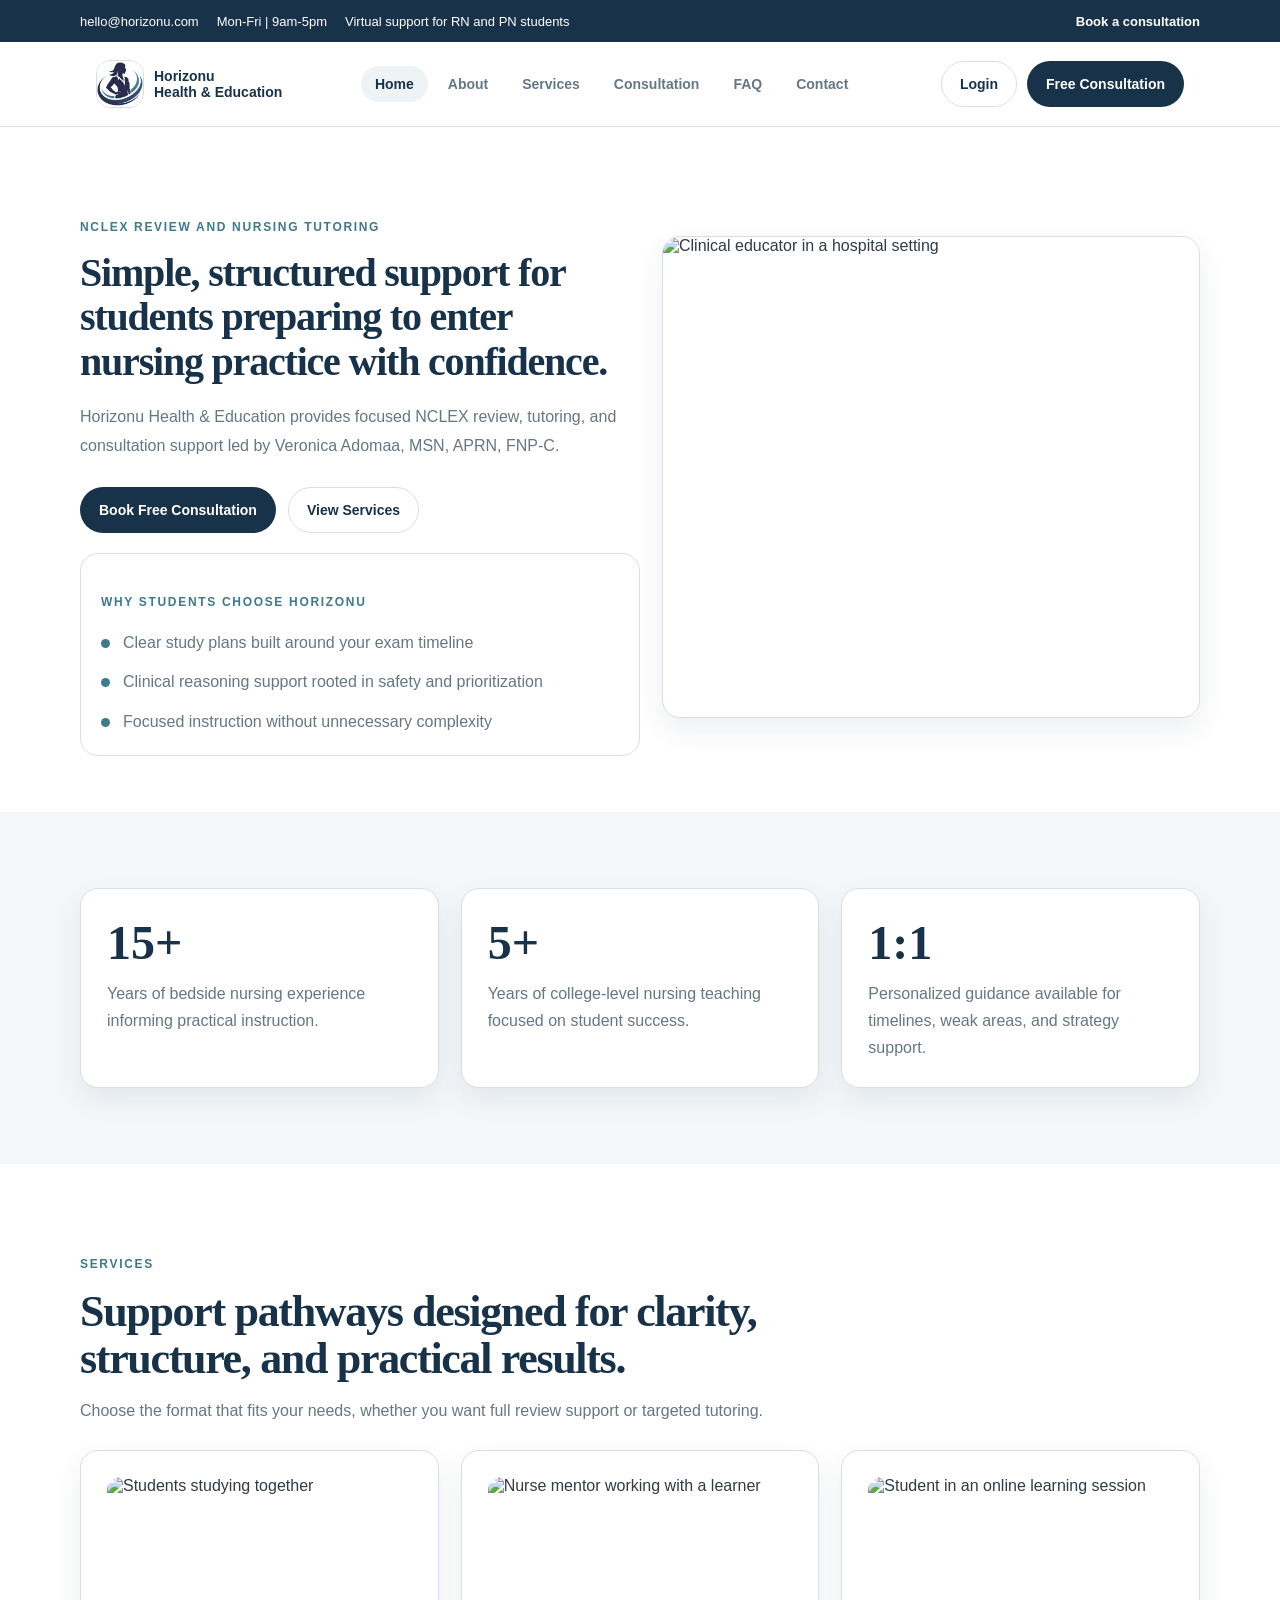
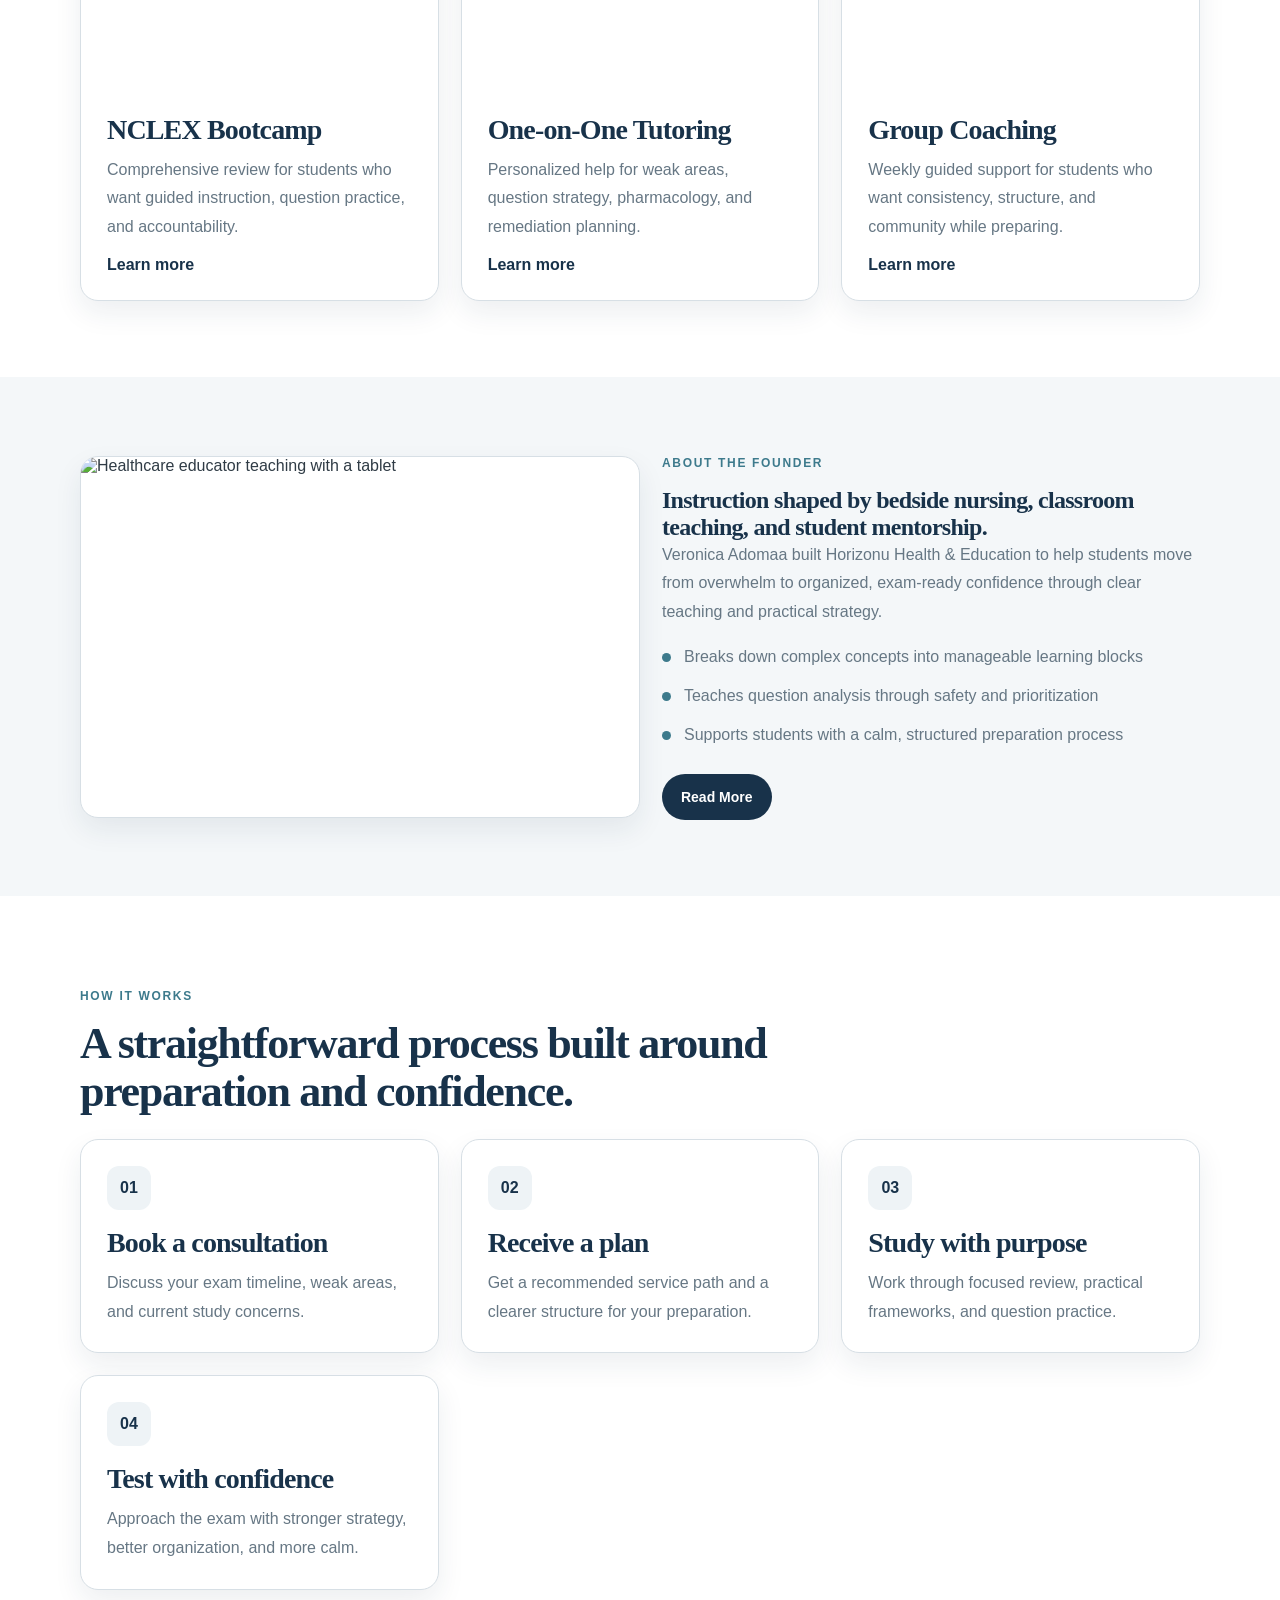
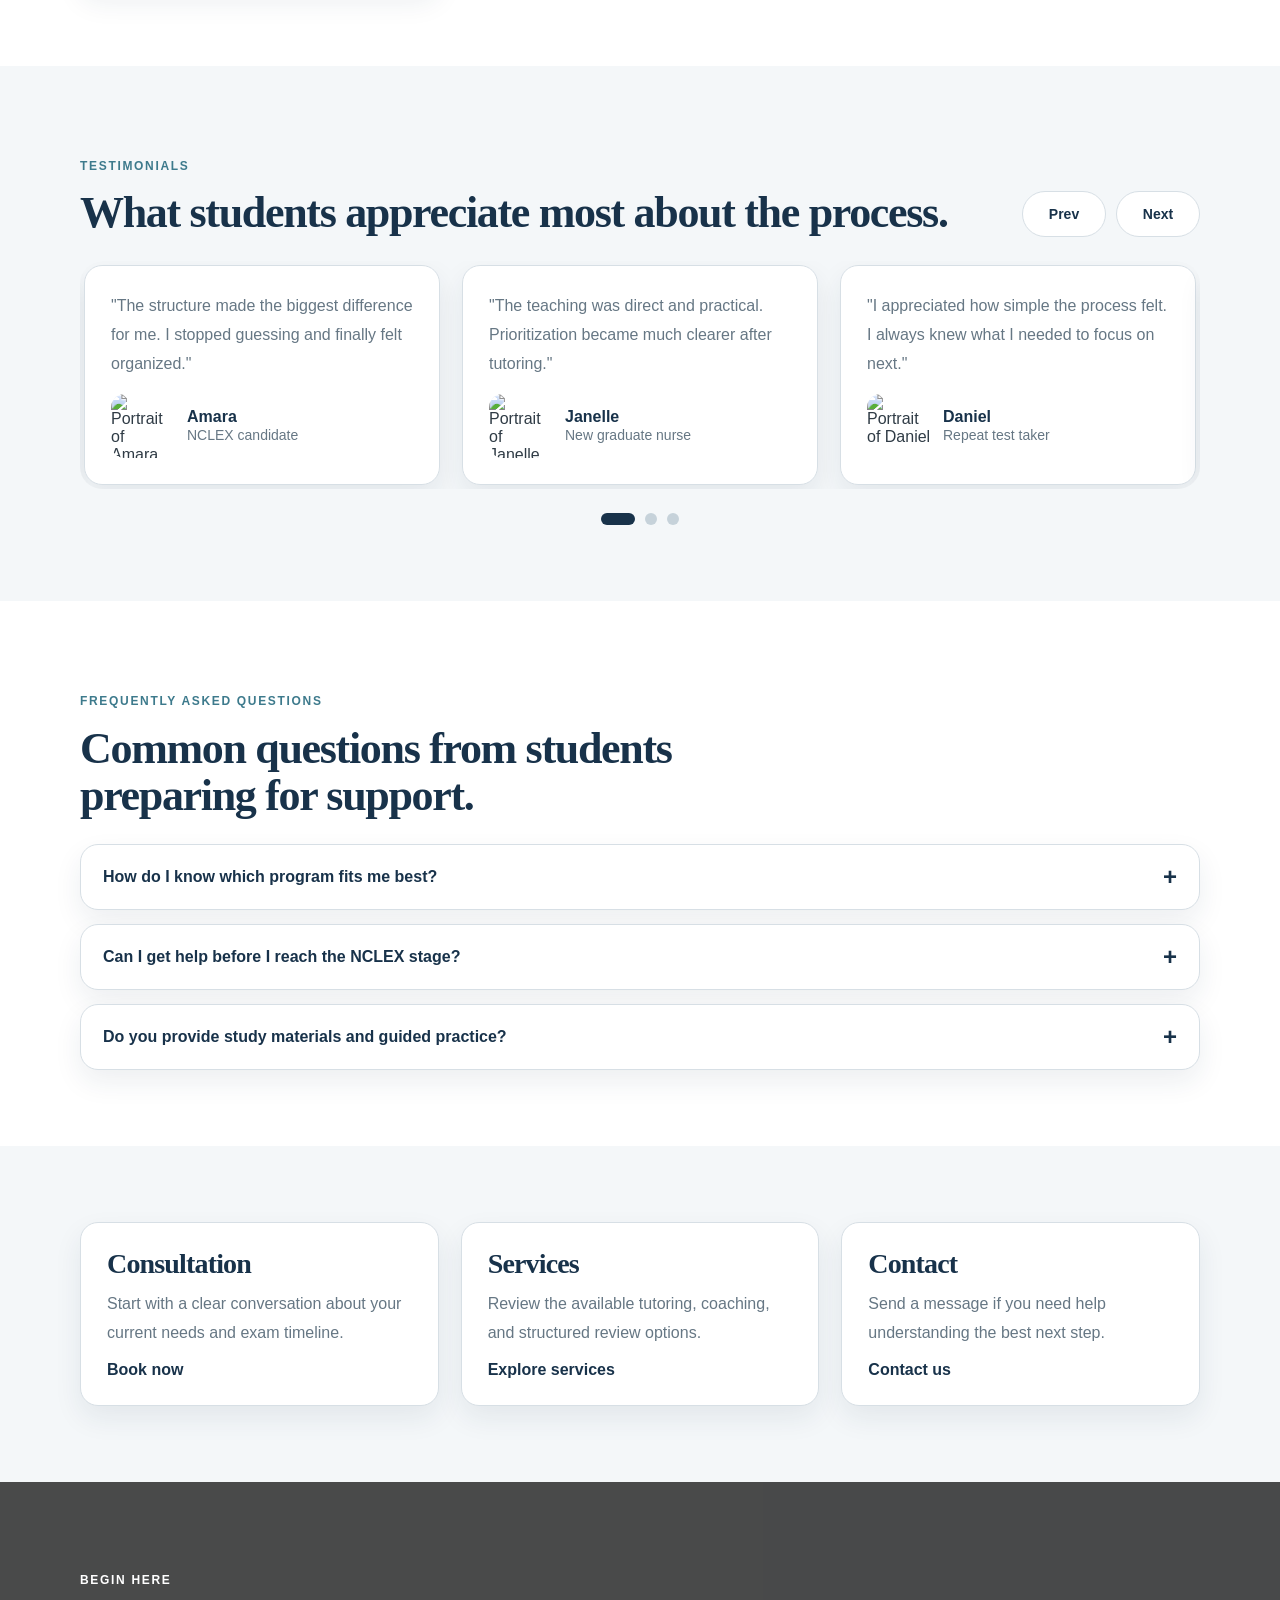
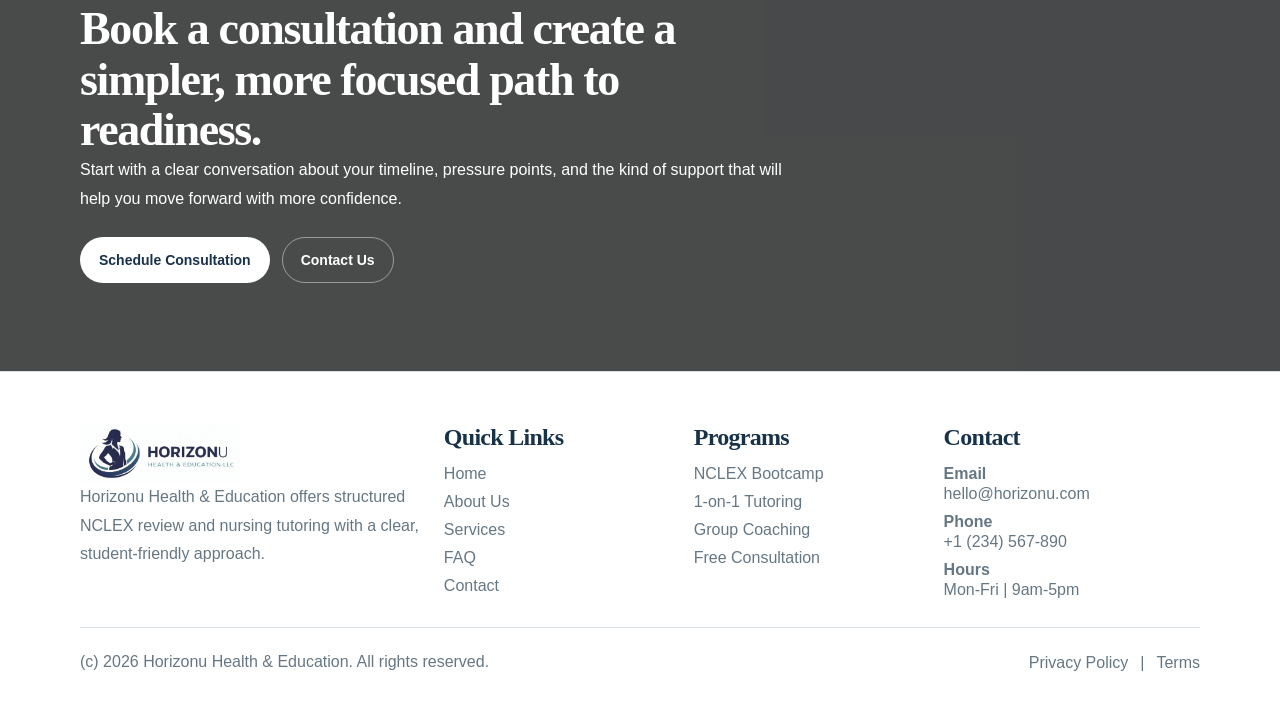
==== commit bfb82384: "first upload" ====
--- a/index.html
+++ b/index.html
@@ -4,31 +4,36 @@
 <head>
   <meta charset="UTF-8" />
   <meta name="viewport" content="width=device-width, initial-scale=1.0" />
-  <title>Horizonu — Premium Responsive Header</title>
-
-  <!-- Link CSS -->
+  <title>Horizonu Health &amp; Education</title>
   <link rel="stylesheet" href="styles.css" />
 </head>
 
 <body>
-  <!-- CSS-only toggle -->
+  <div class="topbar">
+    <div class="topbar-inner">
+      <div class="topbar-meta">
+        <span>hello@horizonu.com</span>
+        <span>Mon-Fri | 9am-5pm</span>
+        <span>Virtual support for RN and PN students</span>
+      </div>
+      <a href="pages/consultation.html">Book a consultation</a>
+    </div>
+  </div>
+
   <input id="menu" class="menu-toggle" type="checkbox" />
 
   <div class="header-wrap">
     <header class="header">
       <div class="header-inner">
-        <!-- Brand -->
         <a class="brand" href="index.html" aria-label="Horizonu Home">
           <div class="mark" aria-hidden="true">
-            <img src="/images/single_logo.jpg" alt="" class="logo-img" />
-          </div>
-
+            <img src="images/single_logo.jpg" alt="" class="logo-img" />
+          </div>
           <div class="brand-title">
             <strong>Horizonu <br /> Health &amp; Education</strong>
           </div>
         </a>
 
-        <!-- Desktop nav -->
         <nav class="nav" aria-label="Primary">
           <a href="index.html" aria-current="page">Home</a>
           <a href="pages/about.html">About</a>
@@ -38,28 +43,15 @@
           <a href="pages/contact.html">Contact</a>
         </nav>
 
-        <!-- Desktop actions -->
         <div class="actions">
-          <a class="btn btn-ghost" href="#" aria-label="Student login">
-            Login
-          </a>
-
-          <a class="btn btn-primary" href="pages/consultation.html" aria-label="Book a free consultation">
-            <!-- <svg class="icon" viewBox="0 0 24 24" fill="none">
-              <path
-                d="M7 11h10v2H7v-2Zm-2 8a3 3 0 0 1-3-3V7a3 3 0 0 1 3-3h1V2h2v2h8V2h2v2h1a3 3 0 0 1 3 3v9a3 3 0 0 1-3 3H5Zm0-2h14a1 1 0 0 0 1-1V9H4v7a1 1 0 0 0 1 1Z"
-                fill="rgba(255,255,255,0.92)" />
-            </svg> -->
-            Free Consultation
-          </a>
-        </div>
-
-        <!-- Burger -->
+          <a class="btn btn-ghost" href="#">Login</a>
+          <a class="btn btn-primary" href="pages/consultation.html">Free Consultation</a>
+        </div>
+
         <label class="burger" for="menu" aria-label="Open menu">
           <span></span><span></span><span></span>
         </label>
 
-        <!-- Mobile dropdown -->
         <div class="drop">
           <nav class="nav" aria-label="Mobile Primary">
             <a href="index.html" aria-current="page">Home</a>
@@ -80,633 +72,369 @@
     </header>
   </div>
 
-  <!-- Demo content (optional) -->
   <main>
-
-
-    <section class="home-banner" aria-label="Home Banner">
-      <div class="home-banner-bg"></div>
-
-      <div class="home-banner-content">
-        <div class="banner-top">
-          <p class="banner-kicker banner-anim delay-1">NCLEX Review & Nursing Tutoring</p>
-
-          <h1 class="banner-title banner-anim delay-2">
-            Pass NCLEX with Confidence. Study Smart. Pass Fast.
-          </h1>
-
-          <p class="banner-subtitle banner-anim delay-3">
-            High-impact NCLEX review and personalized nursing tutoring <br />
-            led by Veronica Adomaa, MSN, APRN, FNP-C.
+    <section class="hero section-white">
+      <div class="container hero-grid">
+        <div class="hero-copy">
+          <p class="eyebrow">NCLEX review and nursing tutoring</p>
+          <h1>Simple, structured support for students preparing to enter nursing practice with confidence.</h1>
+          <p>
+            Horizonu Health &amp; Education provides focused NCLEX review, tutoring, and consultation support led by
+            Veronica Adomaa, MSN, APRN, FNP-C.
           </p>
 
-          <div class="banner-actions banner-anim delay-3">
-            <a href="pages/services.html" class="btn btn-ghost banner-ghost">Start Tutorial</a>
-            <a href="pages/consultation.html" class="btn btn-primary">Book Free Consultation</a>
-            <a href="pages/services.html" class="btn btn-ghost banner-ghost">Join NCLEX Program</a>
-          </div>
-
-
-        </div>
-      </div>
-    </section>
-
-
-    <section class="about-preview" aria-labelledby="aboutPreviewTitle">
-      <div class="about-preview-inner">
-        <!-- Left: text -->
-        <div class="about-preview-copy">
-          <p class="about-preview-kicker">About Us</p>
-
-          <h2 class="about-preview-title" id="aboutPreviewTitle">
-            Built to turn overwhelmed students into
-            <span>exam-ready nurses.</span>
-          </h2>
-
-          <p class="about-preview-text">
-            Horizonu Health &amp; Education is a modern NCLEX review and nursing tutoring platform
-            designed to build confidence through high-yield instruction, structured frameworks, and
-            strategy-first practice. We focus on critical thinking, prioritization, and clinical
-            judgment—so you’re prepared not only to pass the NCLEX, but to enter practice as a safe
-            and competent nurse.
+          <div class="hero-actions">
+            <a class="btn btn-primary" href="pages/consultation.html">Book Free Consultation</a>
+            <a class="btn btn-ghost" href="pages/services.html">View Services</a>
+          </div>
+
+          <div class="hero-panel">
+            <p class="eyebrow">Why students choose Horizonu</p>
+            <ul>
+              <li>Clear study plans built around your exam timeline</li>
+              <li>Clinical reasoning support rooted in safety and prioritization</li>
+              <li>Focused instruction without unnecessary complexity</li>
+            </ul>
+          </div>
+        </div>
+
+        <div class="hero-image">
+          <img src="https://images.unsplash.com/photo-1559839734-2b71ea197ec2?auto=format&fit=crop&w=1400&q=80"
+            alt="Clinical educator in a hospital setting" />
+        </div>
+      </div>
+    </section>
+
+    <section class="section">
+      <div class="container">
+        <div class="stats-grid">
+          <article class="stat-card">
+            <strong>15+</strong>
+            <span>Years of bedside nursing experience informing practical instruction.</span>
+          </article>
+          <article class="stat-card">
+            <strong>5+</strong>
+            <span>Years of college-level nursing teaching focused on student success.</span>
+          </article>
+          <article class="stat-card">
+            <strong>1:1</strong>
+            <span>Personalized guidance available for timelines, weak areas, and strategy support.</span>
+          </article>
+        </div>
+      </div>
+    </section>
+
+    <section class="section section-white">
+      <div class="container">
+        <div class="section-head">
+          <p class="eyebrow">Services</p>
+          <h2>Support pathways designed for clarity, structure, and practical results.</h2>
+          <p>Choose the format that fits your needs, whether you want full review support or targeted tutoring.</p>
+        </div>
+
+        <div class="services-grid">
+          <article class="service-card">
+            <img src="https://images.unsplash.com/photo-1526256262350-7da7584cf5eb?auto=format&fit=crop&w=900&q=80"
+              alt="Students studying together" />
+            <h3>NCLEX Bootcamp</h3>
+            <p>Comprehensive review for students who want guided instruction, question practice, and accountability.</p>
+            <a href="pages/services.html">Learn more</a>
+          </article>
+          <article class="service-card">
+            <img src="https://images.unsplash.com/photo-1584515933487-779824d29309?auto=format&fit=crop&w=900&q=80"
+              alt="Nurse mentor working with a learner" />
+            <h3>One-on-One Tutoring</h3>
+            <p>Personalized help for weak areas, question strategy, pharmacology, and remediation planning.</p>
+            <a href="pages/services.html">Learn more</a>
+          </article>
+          <article class="service-card">
+            <img src="https://images.unsplash.com/photo-1576091160550-2173dba999ef?auto=format&fit=crop&w=900&q=80"
+              alt="Student in an online learning session" />
+            <h3>Group Coaching</h3>
+            <p>Weekly guided support for students who want consistency, structure, and community while preparing.</p>
+            <a href="pages/services.html">Learn more</a>
+          </article>
+        </div>
+      </div>
+    </section>
+
+    <section class="section">
+      <div class="container split-grid">
+        <div class="content-image">
+          <img src="https://images.unsplash.com/photo-1576091160399-112ba8d25d1d?auto=format&fit=crop&w=1400&q=80"
+            alt="Healthcare educator teaching with a tablet" />
+        </div>
+
+        <div>
+          <p class="eyebrow">About the Founder</p>
+          <h2>Instruction shaped by bedside nursing, classroom teaching, and student mentorship.</h2>
+          <p>
+            Veronica Adomaa built Horizonu Health &amp; Education to help students move from overwhelm to organized,
+            exam-ready confidence through clear teaching and practical strategy.
           </p>
-
-          <div class="about-preview-actions">
-            <a class="btn btn-primary" href="pages/about.html" aria-label="Read more about us">
-              Read More
-              <svg class="icon" viewBox="0 0 24 24" fill="none" aria-hidden="true">
-                <path d="M13 5l7 7-7 7-1.4-1.4 4.6-4.6H4v-2h12.2l-4.6-4.6L13 5z" fill="rgba(255,255,255,0.92)" />
-              </svg>
-            </a>
-
-            <a class="btn btn-ghost" href="#programs" aria-label="View our programs">
-              View Programs
-            </a>
-          </div>
-        </div>
-
-        <!-- Right: light feature card -->
-        <div class="about-preview-card" aria-hidden="true">
-          <div class="about-card-header">
-            <div class="about-card-pill">Our Approach</div>
-            <div class="about-card-title">What makes us different</div>
-          </div>
-
-          <div class="about-card-list">
-            <div class="about-card-item">
-              <span class="about-ico" aria-hidden="true"></span>
-              <div>
-                <strong>Strategy-first learning</strong>
-                <p>We teach how to break down questions and prioritize safely.</p>
-              </div>
-            </div>
-
-            <div class="about-card-item">
-              <span class="about-ico" aria-hidden="true"></span>
-              <div>
-                <strong>High-yield content</strong>
-                <p>Focused review that sticks—no overwhelm, no fluff.</p>
-              </div>
-            </div>
-
-            <div class="about-card-item">
-              <span class="about-ico" aria-hidden="true"></span>
-              <div>
-                <strong>Practice with rationales</strong>
-                <p>Timed drills, SATA practice, and clear explanations.</p>
-              </div>
-            </div>
-          </div>
-        </div>
-      </div>
-    </section>
-
-    <section class="why" aria-labelledby="whyTitle">
-      <div class="why-inner">
-        <header class="why-head">
-          <p class="why-kicker">Why Choose Horizonu?</p>
-          <h2 class="why-title" id="whyTitle">
-            A smarter way to prepare—built for clarity, confidence, and results.
-          </h2>
-          <p class="why-subtitle">
-            We combine high-yield teaching with strategy-first practice so you learn how to think like
-            a nurse, prioritize safely, and answer NCLEX-style questions with confidence.
-          </p>
-        </header>
-
-        <div class="why-grid">
-          <div class="why-card">
-            <div class="why-icon" aria-hidden="true">
-              <svg viewBox="0 0 24 24" fill="none">
-                <path d="M12 2l8 4v6c0 5-3.4 9.7-8 10-4.6-.3-8-5-8-10V6l8-4z" fill="rgba(11,31,59,0.92)"
-                  opacity="0.18" />
-                <path d="M10.3 12.7l-1.6-1.6-1.4 1.4 3 3 6-6-1.4-1.4-4.6 4.6z" fill="rgba(11,31,59,0.92)" />
-              </svg>
-            </div>
-            <h3>Framework-Based Strategies</h3>
-            <p>
-              Learn prioritization using NCSBN thinking, ABCs, Maslow, and safety standards—so your
-              answers stay consistent under pressure.
-            </p>
-          </div>
-
-          <div class="why-card">
-            <div class="why-icon" aria-hidden="true">
-              <svg viewBox="0 0 24 24" fill="none">
-                <path d="M4 6a3 3 0 0 1 3-3h10a3 3 0 0 1 3 3v10a3 3 0 0 1-3 3H7a3 3 0 0 1-3-3V6z"
-                  fill="rgba(14,165,164,0.18)" />
-                <path d="M7 8h10v2H7V8Zm0 4h7v2H7v-2Zm0 4h10v2H7v-2Z" fill="rgba(11,31,59,0.92)" />
-              </svg>
-            </div>
-            <h3>High-Yield Content (No Overwhelm)</h3>
-            <p>
-              We focus on what actually shows up: core concepts, clinical judgment, and testable
-              patterns—taught in a simple, memorable way.
-            </p>
-          </div>
-
-          <div class="why-card">
-            <div class="why-icon" aria-hidden="true">
-              <svg viewBox="0 0 24 24" fill="none">
-                <path d="M12 3a9 9 0 1 0 9 9c0-5-4-9-9-9Z" fill="rgba(11,31,59,0.16)" />
-                <path d="M12 7a1 1 0 0 1 1 1v4.2l2.6 1.5-1 1.7-3.6-2.1V8a1 1 0 0 1 1-1Z" fill="rgba(11,31,59,0.92)" />
-              </svg>
-            </div>
-            <h3>Practice That Builds Accuracy</h3>
-            <p>
-              Timed quizzes, SATA practice, case-style questions, and clear rationales—so you improve
-              fast and retain more.
-            </p>
-          </div>
-
-          <div class="why-card">
-            <div class="why-icon" aria-hidden="true">
-              <svg viewBox="0 0 24 24" fill="none">
-                <path d="M12 12a4 4 0 1 0-4-4 4 4 0 0 0 4 4Z" fill="rgba(14,165,164,0.18)" />
-                <path d="M12 14c-4.4 0-8 2.2-8 5v1h16v-1c0-2.8-3.6-5-8-5Z" fill="rgba(11,31,59,0.92)" opacity="0.9" />
-              </svg>
-            </div>
-            <h3>Instructor-Led Support</h3>
-            <p>
-              Get guidance from an experienced nursing professor and board-certified FNP—so you’re not
-              studying alone or guessing what matters.
-            </p>
-          </div>
-        </div>
-      </div>
-    </section>
-
-
-    <section class="facts" aria-label="Facts & Stats">
-      <div class="facts-bg" aria-hidden="true"></div>
-
-      <div class="facts-inner">
-        <header class="facts-head">
-          <p class="facts-kicker">Fact Checker</p>
-          <h2 class="facts-title">Numbers that reflect our impact</h2>
-        </header>
-
-        <div class="facts-grid">
-          <article class="fact-card">
-            <div class="fact-number">
-              <span class="countup" data-target="165" data-suffix="+">0</span>
-            </div>
-            <p class="fact-label">Happy Customers</p>
-          </article>
-
-          <article class="fact-card">
-            <div class="fact-number">
-              <span class="countup" data-target="254" data-suffix="+">0</span>
-            </div>
-            <p class="fact-label">Project Complete</p>
-          </article>
-
-          <article class="fact-card">
-            <div class="fact-number">
-              <span class="countup" data-target="2" data-suffix="M+">0</span>
-            </div>
-            <p class="fact-label">Registered Member</p>
-          </article>
-
-          <article class="fact-card">
-            <div class="fact-number">
-              <span class="countup" data-target="145" data-suffix="+">0</span>
-            </div>
-            <p class="fact-label">Awards Winning</p>
-          </article>
-        </div>
-      </div>
-    </section>
-
-
-    <section class="how" aria-labelledby="howTitle">
-      <div class="how-inner">
-
-        <!-- LEFT SIDE (IMAGE) -->
-        <div class="how-media">
-          <div class="how-frame">
-            <img src="/images/how-it-works.jpg" alt="Students preparing for NCLEX online" class="how-img" />
-            <div class="how-overlay"></div>
-          </div>
-        </div>
-
-        <!-- RIGHT SIDE (CONTENT) -->
-        <div class="how-content">
-          <p class="how-kicker">How It Works</p>
-
-          <h2 class="how-title" id="howTitle">
-            Your path to NCLEX success
-          </h2>
-
-          <p class="how-intro">
-            Our streamlined online process guides you step-by-step from enrolling in
-            expert-led lessons to completing realistic practice tests to help you
-            build knowledge, strengthen clinical judgment, and walk into your NCLEX
-            exam fully prepared and confident.
-          </p>
-
-          <div class="how-steps">
-
-            <div class="how-step">
-              <div class="how-number">01</div>
-              <div class="how-step-content">
-                <h3>Enroll & Get Instant Access</h3>
-                <p>
-                  Sign up and get instant access to our fully online NCLEX
-                  preparation platform.
-                </p>
-              </div>
-            </div>
-
-            <div class="how-step">
-              <div class="how-number">02</div>
-              <div class="how-step-content">
-                <h3>Learn Through Structured Lessons</h3>
-                <p>
-                  Progress through expertly designed video lessons and concept
-                  breakdowns aligned with current NCLEX standards.
-                </p>
-              </div>
-            </div>
-
-            <div class="how-step">
-              <div class="how-number">03</div>
-              <div class="how-step-content">
-                <h3>Take Readiness Assessments</h3>
-                <p>
-                  Sit for our comprehensive preparation test designed to simulate
-                  the real NCLEX exam experience.
-                </p>
-              </div>
-            </div>
-
-            <div class="how-step">
-              <div class="how-number">04</div>
-              <div class="how-step-content">
-                <h3>Sit for the NCLEX with Confidence</h3>
-                <p>
-                  With structured preparation, exam simulation, and consistent
-                  practice behind you, you’re fully equipped to take and pass the
-                  NCLEX.
-                </p>
-              </div>
-            </div>
-
-          </div>
-        </div>
-
-      </div>
-    </section>
-
-    <section class="services" aria-labelledby="servicesTitle" id="services">
-      <div class="services-inner">
-        <header class="services-head">
-          <p class="services-kicker">Our Services</p>
-          <h2 class="services-title" id="servicesTitle">NCLEX Review Programs</h2>
-          <p class="services-subtitle">
-            Choose the support level that fits your schedule—bootcamp structure, private tutoring,
-            or weekly group coaching.
-          </p>
-        </header>
-
-        <div class="services-grid">
-          <!-- Card 1 -->
-          <article class="service-card featured">
-            <div class="service-top">
-              <div class="service-badge">Most Popular</div>
-              <h3 class="service-name">Comprehensive NCLEX Bootcamp</h3>
-              <p class="service-note">
-                A high-impact, structured program built to strengthen clinical judgment and test-day confidence.
-              </p>
-            </div>
-
-            <ul class="service-list">
-              <li>High-yield content review</li>
-              <li>Test-taking strategies</li>
-              <li>Prioritization &amp; delegation mastery</li>
-              <li>Case study breakdowns</li>
-              <li>Practice question sessions</li>
-            </ul>
-
-            <div class="service-actions">
-              <a class="btn btn-primary" href="pages/consultation.html">Get Started</a>
-              <a class="btn btn-ghost" href="pages/services.html">Learn More</a>
-            </div>
-          </article>
-
-          <!-- Card 2 -->
-          <article class="service-card">
-            <div class="service-top">
-              <div class="service-badge soft">1:1 Support</div>
-              <h3 class="service-name">One-on-One NCLEX Tutoring</h3>
-              <p class="service-note">
-                Personalized guidance that targets your weak areas and improves accuracy faster.
-              </p>
-            </div>
-
-            <ul class="service-list">
-              <li>Personalized study plan</li>
-              <li>Weak-area identification</li>
-              <li>Remediation strategies</li>
-              <li>Live question walkthroughs</li>
-            </ul>
-
-            <div class="service-actions">
-              <a class="btn btn-primary" href="pages/consultation.html">Book Session</a>
-              <a class="btn btn-ghost" href="pages/services.html">Learn More</a>
-            </div>
-          </article>
-
-          <!-- Card 3 -->
-          <article class="service-card">
-            <div class="service-top">
-              <div class="service-badge soft">Weekly Coaching</div>
-              <h3 class="service-name">Group NCLEX Coaching</h3>
-              <p class="service-note">
-                Weekly live sessions to build consistency, strategy, and accountability.
-              </p>
-            </div>
-
-            <ul class="service-list">
-              <li>Weekly live sessions</li>
-              <li>Strategy-focused review</li>
-              <li>High-yield topics</li>
-              <li>Accountability support</li>
-            </ul>
-
-            <div class="service-actions">
-              <a class="btn btn-primary" href="pages/consultation.html">Join Coaching</a>
-              <a class="btn btn-ghost" href="pages/services.html">Learn More</a>
-            </div>
-          </article>
-        </div>
-
-      </div>
-    </section>
-
-    <section class="testimonials" aria-label="Testimonies">
-      <div class="testimonials-bg" aria-hidden="true"></div>
-
-      <div class="testimonials-inner">
-        <header class="testimonials-head">
-          <p class="testimonials-kicker">Testimonies</p>
-          <h2 class="testimonials-title">What our students are saying</h2>
-          <p class="testimonials-subtitle">
-            Real stories from learners who studied with clarity and walked into NCLEX confident.
-          </p>
-        </header>
-
-        <div class="t-slider" data-slider>
-          <button class="t-nav t-prev" type="button" aria-label="Previous testimony" data-prev>
-            ‹
-          </button>
-
-          <div class="t-viewport" aria-live="polite">
-            <!-- Slide 1 -->
-            <article class="t-slide is-active" data-slide>
-              <div class="t-card">
-                <p class="t-quote">
-                  “Horizonu made NCLEX questions finally make sense. The prioritization framework
-                  changed how I answered everything—and I passed on my first attempt.”
-                </p>
-                <div class="t-meta">
-                  <div class="t-avatar" aria-hidden="true">A</div>
-                  <div>
-                    <strong class="t-name">Amara</strong>
-                    <span class="t-role">NCLEX Candidate</span>
-                  </div>
+          <ul class="check-list">
+            <li>Breaks down complex concepts into manageable learning blocks</li>
+            <li>Teaches question analysis through safety and prioritization</li>
+            <li>Supports students with a calm, structured preparation process</li>
+          </ul>
+          <div class="hero-actions">
+            <a class="btn btn-primary" href="pages/about.html">Read More</a>
+          </div>
+        </div>
+      </div>
+    </section>
+
+    <section class="section section-white">
+      <div class="container">
+        <div class="section-head">
+          <p class="eyebrow">How It Works</p>
+          <h2>A straightforward process built around preparation and confidence.</h2>
+        </div>
+
+        <div class="steps-grid">
+          <article class="step-card">
+            <span>01</span>
+            <h3>Book a consultation</h3>
+            <p>Discuss your exam timeline, weak areas, and current study concerns.</p>
+          </article>
+          <article class="step-card">
+            <span>02</span>
+            <h3>Receive a plan</h3>
+            <p>Get a recommended service path and a clearer structure for your preparation.</p>
+          </article>
+          <article class="step-card">
+            <span>03</span>
+            <h3>Study with purpose</h3>
+            <p>Work through focused review, practical frameworks, and question practice.</p>
+          </article>
+          <article class="step-card">
+            <span>04</span>
+            <h3>Test with confidence</h3>
+            <p>Approach the exam with stronger strategy, better organization, and more calm.</p>
+          </article>
+        </div>
+      </div>
+    </section>
+
+    <section class="section">
+      <div class="container">
+        <div class="section-head section-head-row">
+          <div>
+            <p class="eyebrow">Testimonials</p>
+            <h2>What students appreciate most about the process.</h2>
+          </div>
+          <div class="carousel-controls" aria-label="Testimonial controls">
+            <button class="carousel-button" type="button" data-carousel-prev aria-label="Previous testimonials">Prev</button>
+            <button class="carousel-button" type="button" data-carousel-next aria-label="Next testimonials">Next</button>
+          </div>
+        </div>
+
+        <div class="testimonial-carousel" data-carousel>
+          <div class="testimonial-viewport">
+            <div class="testimonial-track" data-carousel-track>
+              <div class="testimonial-slide is-active" data-slide>
+                <div class="testimonial-cards">
+                  <article class="testimonial-card">
+                    <p>"The structure made the biggest difference for me. I stopped guessing and finally felt organized."</p>
+                    <div class="testimonial-person">
+                      <img src="https://images.unsplash.com/photo-1544723795-3fb6469f5b39?auto=format&fit=crop&w=400&q=80"
+                        alt="Portrait of Amara" />
+                      <div>
+                        <strong>Amara</strong>
+                        <span>NCLEX candidate</span>
+                      </div>
+                    </div>
+                  </article>
+                  <article class="testimonial-card">
+                    <p>"The teaching was direct and practical. Prioritization became much clearer after tutoring."</p>
+                    <div class="testimonial-person">
+                      <img src="https://images.unsplash.com/photo-1544005313-94ddf0286df2?auto=format&fit=crop&w=400&q=80"
+                        alt="Portrait of Janelle" />
+                      <div>
+                        <strong>Janelle</strong>
+                        <span>New graduate nurse</span>
+                      </div>
+                    </div>
+                  </article>
+                  <article class="testimonial-card">
+                    <p>"I appreciated how simple the process felt. I always knew what I needed to focus on next."</p>
+                    <div class="testimonial-person">
+                      <img src="https://images.unsplash.com/photo-1500648767791-00dcc994a43e?auto=format&fit=crop&w=400&q=80"
+                        alt="Portrait of Daniel" />
+                      <div>
+                        <strong>Daniel</strong>
+                        <span>Repeat test taker</span>
+                      </div>
+                    </div>
+                  </article>
                 </div>
               </div>
-            </article>
-
-            <!-- Slide 2 -->
-            <article class="t-slide" data-slide>
-              <div class="t-card">
-                <p class="t-quote">
-                  “The lessons were clear, the rationales were gold, and the practice tests felt like the real exam.
-                  I stopped guessing and started thinking like a nurse.”
-                </p>
-                <div class="t-meta">
-                  <div class="t-avatar" aria-hidden="true">J</div>
-                  <div>
-                    <strong class="t-name">Janelle</strong>
-                    <span class="t-role">New Grad Nurse</span>
-                  </div>
+
+              <div class="testimonial-slide" data-slide>
+                <div class="testimonial-cards">
+                  <article class="testimonial-card">
+                    <p>"My sessions felt calm and very specific. I knew exactly what to review between meetings."</p>
+                    <div class="testimonial-person">
+                      <img src="https://images.unsplash.com/photo-1494790108377-be9c29b29330?auto=format&fit=crop&w=400&q=80"
+                        alt="Portrait of Ruth" />
+                      <div>
+                        <strong>Ruth</strong>
+                        <span>Senior nursing student</span>
+                      </div>
+                    </div>
+                  </article>
+                  <article class="testimonial-card">
+                    <p>"I finally understood how to answer questions safely instead of memorizing random facts."</p>
+                    <div class="testimonial-person">
+                      <img src="https://images.unsplash.com/photo-1506794778202-cad84cf45f1d?auto=format&fit=crop&w=400&q=80"
+                        alt="Portrait of Michael" />
+                      <div>
+                        <strong>Michael</strong>
+                        <span>First-time test taker</span>
+                      </div>
+                    </div>
+                  </article>
+                  <article class="testimonial-card">
+                    <p>"The feedback was honest, encouraging, and practical. That helped me rebuild my confidence."</p>
+                    <div class="testimonial-person">
+                      <img src="https://images.unsplash.com/photo-1488426862026-3ee34a7d66df?auto=format&fit=crop&w=400&q=80"
+                        alt="Portrait of Esther" />
+                      <div>
+                        <strong>Esther</strong>
+                        <span>Remediation student</span>
+                      </div>
+                    </div>
+                  </article>
                 </div>
               </div>
-            </article>
-
-            <!-- Slide 3 -->
-            <article class="t-slide" data-slide>
-              <div class="t-card">
-                <p class="t-quote">
-                  “One-on-one tutoring helped me identify my weak areas fast. I got a plan, followed it,
-                  and went into test day confident and calm.”
-                </p>
-                <div class="t-meta">
-                  <div class="t-avatar" aria-hidden="true">K</div>
-                  <div>
-                    <strong class="t-name">Kemi</strong>
-                    <span class="t-role">Repeat Test Taker</span>
-                  </div>
-                </div>
-              </div>
-            </article>
-          </div>
-
-          <button class="t-nav t-next" type="button" aria-label="Next testimony" data-next>
-            ›
-          </button>
-
-          <div class="t-dots" role="tablist" aria-label="Testimony navigation" data-dots></div>
-        </div>
-      </div>
-    </section>
-
-    <section class="faq" id="faq" aria-labelledby="faqTitle">
-      <div class="faq-inner">
-        <header class="faq-head">
-          <p class="faq-kicker">FAQ</p>
-          <h2 class="faq-title" id="faqTitle">Frequently Asked Questions</h2>
-          <p class="faq-subtitle">
-            Quick answers to common questions about our NCLEX programs, tutoring, and access.
-          </p>
-        </header>
-
-        <div class="faq-grid">
-          <!-- Left: accordion -->
-          <div class="faq-accordion" role="region" aria-label="FAQ Accordion">
-            <details class="faq-item" open>
-              <summary class="faq-q">
-                <span>Is Horizonu fully online?</span>
-                <span class="faq-plus" aria-hidden="true"></span>
-              </summary>
-              <div class="faq-a">
-                Yes. All lessons, resources, and practice activities are online, so you can study anywhere and anytime.
-              </div>
-            </details>
-
-            <details class="faq-item">
-              <summary class="faq-q">
-                <span>What’s included in the Comprehensive NCLEX Bootcamp?</span>
-                <span class="faq-plus" aria-hidden="true"></span>
-              </summary>
-              <div class="faq-a">
-                High-yield content review, strategy lessons, prioritization &amp; delegation mastery, case breakdowns,
-                and practice question sessions with clear rationales.
-              </div>
-            </details>
-
-            <details class="faq-item">
-              <summary class="faq-q">
-                <span>Do you offer one-on-one tutoring?</span>
-                <span class="faq-plus" aria-hidden="true"></span>
-              </summary>
-              <div class="faq-a">
-                Yes. One-on-one tutoring includes a personalized study plan, weak-area identification, remediation
-                strategies,
-                and live question walkthroughs.
-              </div>
-            </details>
-
-            <details class="faq-item">
-              <summary class="faq-q">
-                <span>How do I know which program is best for me?</span>
-                <span class="faq-plus" aria-hidden="true"></span>
-              </summary>
-              <div class="faq-a">
-                If you’re unsure, book a free consultation. We’ll ask about your timeline, strengths, and weak areas,
-                then recommend the best plan.
-              </div>
-            </details>
-
-            <details class="faq-item">
-              <summary class="faq-q">
-                <span>Do you provide practice tests that simulate the real NCLEX?</span>
-                <span class="faq-plus" aria-hidden="true"></span>
-              </summary>
-              <div class="faq-a">
-                Yes. Our readiness assessments are designed to mirror NCLEX style, pacing, and decision-making so you
-                can
-                practice under realistic conditions.
-              </div>
-            </details>
-
-            <details class="faq-item">
-              <summary class="faq-q">
-                <span>Can I study at my own pace?</span>
-                <span class="faq-plus" aria-hidden="true"></span>
-              </summary>
-              <div class="faq-a">
-                Yes. You can move through lessons at your pace, and use quizzes and rationales to reinforce learning.
-                Group coaching adds weekly live accountability.
-              </div>
-            </details>
-          </div>
-
-          <!-- Right: support card -->
-          <aside class="faq-side" aria-label="Need more help?">
-            <div class="faq-side-card">
-              <p class="faq-side-kicker">Need more help?</p>
-              <h3 class="faq-side-title">Ask us anything.</h3>
-              <p class="faq-side-text">
-                If your question isn’t listed here, send us a message and we’ll respond as soon as possible.
-              </p>
-
-              <div class="faq-side-actions">
-                <a class="btn btn-primary" href="pages/contact.html">Contact Us</a>
-                <a class="btn btn-ghost" href="pages/consultation.html">Free Consultation</a>
-              </div>
-
-              <div class="faq-side-mini">
-                <div class="mini-row">
-                  <span class="mini-dot" aria-hidden="true"></span>
-                  <span>Fast responses</span>
-                </div>
-                <div class="mini-row">
-                  <span class="mini-dot" aria-hidden="true"></span>
-                  <span>Guidance based on your timeline</span>
-                </div>
-                <div class="mini-row">
-                  <span class="mini-dot" aria-hidden="true"></span>
-                  <span>Clear recommendations</span>
+
+              <div class="testimonial-slide" data-slide>
+                <div class="testimonial-cards">
+                  <article class="testimonial-card">
+                    <p>"I liked that everything was broken into manageable steps. It made studying feel realistic."</p>
+                    <div class="testimonial-person">
+                      <img src="https://images.unsplash.com/photo-1504593811423-6dd665756598?auto=format&fit=crop&w=400&q=80"
+                        alt="Portrait of Sophia" />
+                      <div>
+                        <strong>Sophia</strong>
+                        <span>Bootcamp student</span>
+                      </div>
+                    </div>
+                  </article>
+                  <article class="testimonial-card">
+                    <p>"The sessions helped me connect nursing content with how the exam actually tests judgment."</p>
+                    <div class="testimonial-person">
+                      <img src="https://images.unsplash.com/photo-1507003211169-0a1dd7228f2d?auto=format&fit=crop&w=400&q=80"
+                        alt="Portrait of Kelvin" />
+                      <div>
+                        <strong>Kelvin</strong>
+                        <span>International student</span>
+                      </div>
+                    </div>
+                  </article>
+                  <article class="testimonial-card">
+                    <p>"I went from overwhelmed to steady. The plan gave me momentum, and the tutoring kept me accountable."</p>
+                    <div class="testimonial-person">
+                      <img src="https://images.unsplash.com/photo-1517841905240-472988babdf9?auto=format&fit=crop&w=400&q=80"
+                        alt="Portrait of Nadia" />
+                      <div>
+                        <strong>Nadia</strong>
+                        <span>Group coaching participant</span>
+                      </div>
+                    </div>
+                  </article>
                 </div>
               </div>
             </div>
-          </aside>
-        </div>
-      </div>
-    </section>
-
+          </div>
+
+          <div class="carousel-dots" data-carousel-dots aria-label="Testimonial slides"></div>
+        </div>
+      </div>
+    </section>
+
+    <section class="section section-white">
+      <div class="container">
+        <div class="section-head">
+          <p class="eyebrow">Frequently Asked Questions</p>
+          <h2>Common questions from students preparing for support.</h2>
+        </div>
+
+        <div class="faq-preview">
+          <details class="faq-item">
+            <summary>How do I know which program fits me best?</summary>
+            <div class="faq-answer">
+              <p>A consultation is the best first step if you need help choosing the right level of support.</p>
+            </div>
+          </details>
+          <details class="faq-item">
+            <summary>Can I get help before I reach the NCLEX stage?</summary>
+            <div class="faq-answer">
+              <p>Yes. Support is available for nursing school content, remediation, and readiness planning.</p>
+            </div>
+          </details>
+          <details class="faq-item">
+            <summary>Do you provide study materials and guided practice?</summary>
+            <div class="faq-answer">
+              <p>Yes. Depending on the service, students receive materials, structured guidance, and question review support.</p>
+            </div>
+          </details>
+        </div>
+      </div>
+    </section>
+
+    <section class="section">
+      <div class="container quick-grid">
+        <article class="quick-card">
+          <h3>Consultation</h3>
+          <p>Start with a clear conversation about your current needs and exam timeline.</p>
+          <a href="pages/consultation.html">Book now</a>
+        </article>
+        <article class="quick-card">
+          <h3>Services</h3>
+          <p>Review the available tutoring, coaching, and structured review options.</p>
+          <a href="pages/services.html">Explore services</a>
+        </article>
+        <article class="quick-card">
+          <h3>Contact</h3>
+          <p>Send a message if you need help understanding the best next step.</p>
+          <a href="pages/contact.html">Contact us</a>
+        </article>
+      </div>
+    </section>
+
+    <section class="cta-banner">
+      <div class="cta-banner-overlay">
+        <div class="container cta-banner-inner">
+          <div class="cta-banner-copy">
+            <p class="eyebrow">Begin Here</p>
+            <h2>Book a consultation and create a simpler, more focused path to readiness.</h2>
+            <p>
+              Start with a clear conversation about your timeline, pressure points, and the kind of support that will
+              help you move forward with more confidence.
+            </p>
+            <div class="hero-actions">
+              <a class="btn btn-primary" href="pages/consultation.html">Schedule Consultation</a>
+              <a class="btn btn-ghost" href="pages/contact.html">Contact Us</a>
+            </div>
+          </div>
+        </div>
+      </div>
+    </section>
   </main>
 
   <footer class="site-footer" aria-label="Footer">
     <div class="footer-inner">
       <div class="footer-top">
-        <!-- Brand + short text -->
         <div class="footer-col footer-brand">
           <a class="footer-logo" href="index.html" aria-label="Horizonu Home">
-            <img src="/images/logo.jpg" alt="Horizonu" />
+            <img src="images/logo.jpg" alt="Horizonu" />
           </a>
-
           <p class="footer-text">
-            Horizonu Health &amp; Education is a modern NCLEX review and nursing tutoring platform
-            built to strengthen clinical judgment, boost confidence, and help you pass NCLEX with clarity.
+            Horizonu Health &amp; Education offers structured NCLEX review and nursing tutoring with a clear, student-friendly approach.
           </p>
-
-          <div class="footer-social" aria-label="Social links">
-            <a href="#" aria-label="Instagram" class="social-btn">
-              <svg viewBox="0 0 24 24" fill="none" aria-hidden="true">
-                <path
-                  d="M7.5 2h9A5.5 5.5 0 0 1 22 7.5v9A5.5 5.5 0 0 1 16.5 22h-9A5.5 5.5 0 0 1 2 16.5v-9A5.5 5.5 0 0 1 7.5 2Z"
-                  fill="rgba(11,18,32,0.10)" />
-                <path
-                  d="M12 8.2A3.8 3.8 0 1 0 15.8 12 3.8 3.8 0 0 0 12 8.2Zm0 6.2A2.4 2.4 0 1 1 14.4 12 2.4 2.4 0 0 1 12 14.4ZM16.7 7.1a.9.9 0 1 1-.9-.9.9.9 0 0 1 .9.9Z"
-                  fill="rgba(11,31,59,0.92)" />
-              </svg>
-            </a>
-
-            <a href="#" aria-label="Facebook" class="social-btn">
-              <svg viewBox="0 0 24 24" fill="none" aria-hidden="true">
-                <path d="M12 2a10 10 0 1 0 10 10A10 10 0 0 0 12 2Z" fill="rgba(11,18,32,0.10)" />
-                <path
-                  d="M13.1 12.9h1.7l.3-2h-2v-1.3c0-.6.2-1 .9-1H15V6.7a12 12 0 0 0-1.5-.1c-1.5 0-2.5.9-2.5 2.7v1.6H9.4v2h1.6V18h2.1v-5.1Z"
-                  fill="rgba(11,31,59,0.92)" />
-              </svg>
-            </a>
-
-            <a href="#" aria-label="YouTube" class="social-btn">
-              <svg viewBox="0 0 24 24" fill="none" aria-hidden="true">
-                <path
-                  d="M21.5 8.2a3 3 0 0 0-2.1-2.1C17.6 5.6 12 5.6 12 5.6s-5.6 0-7.4.5A3 3 0 0 0 2.5 8.2 31.8 31.8 0 0 0 2.2 12a31.8 31.8 0 0 0 .3 3.8 3 3 0 0 0 2.1 2.1c1.8.5 7.4.5 7.4.5s5.6 0 7.4-.5a3 3 0 0 0 2.1-2.1A31.8 31.8 0 0 0 21.8 12a31.8 31.8 0 0 0-.3-3.8Z"
-                  fill="rgba(11,18,32,0.10)" />
-                <path d="M10.4 14.8V9.2L15.2 12l-4.8 2.8Z" fill="rgba(11,31,59,0.92)" />
-              </svg>
-            </a>
-          </div>
-        </div>
-
-        <!-- Quick Links -->
+        </div>
+
         <div class="footer-col">
           <h3 class="footer-title">Quick Links</h3>
           <ul class="footer-links">
@@ -718,7 +446,6 @@
           </ul>
         </div>
 
-        <!-- Programs -->
         <div class="footer-col">
           <h3 class="footer-title">Programs</h3>
           <ul class="footer-links">
@@ -729,7 +456,6 @@
           </ul>
         </div>
 
-        <!-- Contact -->
         <div class="footer-col">
           <h3 class="footer-title">Contact</h3>
           <ul class="footer-contact">
@@ -743,39 +469,21 @@
             </li>
             <li>
               <span class="contact-label">Hours</span>
-              <span>Mon–Fri • 9am–5pm</span>
+              <span>Mon-Fri | 9am-5pm</span>
             </li>
           </ul>
-
-          <form class="footer-form" action="#" method="post" aria-label="Newsletter">
-            <label class="footer-form-label" for="newsletterEmail">Join our newsletter</label>
-            <div class="footer-form-row">
-              <input id="newsletterEmail" class="footer-input" type="email" placeholder="Enter your email"
-                autocomplete="email" required />
-              <button class="footer-submit" type="submit">Subscribe</button>
-            </div>
-            <p class="footer-form-note">No spam. Just study tips and updates.</p>
-          </form>
         </div>
       </div>
 
       <div class="footer-bottom">
-        <p class="footer-copy">
-          © <span id="year"></span> Horizonu Health &amp; Education. All rights reserved.
-        </p>
-
+        <p class="footer-copy">(c) <span id="year"></span> Horizonu Health &amp; Education. All rights reserved.</p>
         <div class="footer-legal">
           <a href="#">Privacy Policy</a>
-          <span class="dot">•</span>
+          <span class="dot">|</span>
           <a href="#">Terms</a>
         </div>
       </div>
     </div>
-
-    <script>
-      // simple year helper (no external JS)
-      document.getElementById("year").textContent = new Date().getFullYear();
-    </script>
   </footer>
 
   <script src="scripts.js" defer></script>
--- a/styles.css
+++ b/styles.css
@@ -1,2166 +1,1026 @@
-/* =========================
-   HOME BANNER (reduced height)
-   ========================= */
-
-.home-banner {
-  position: relative;
-  width: 100%;
-  min-height: 68vh; /* was 92vh */
-  display: flex;
-  align-items: flex-start; /* content at top */
-  padding: 96px var(--padX) 44px; /* reduced */
-  overflow: hidden;
-}
-
-@media (max-width: 980px) {
-  .home-banner {
-    min-height: 62vh;
-    padding-top: 86px;
-  }
-}
-
-@media (max-width: 520px) {
-  .home-banner {
-    min-height: 58vh;
-    padding-top: 76px;
-    padding-bottom: 36px;
-  }
-}
-
-/* Background image */
-.home-banner-bg {
-  position: absolute;
-  inset: 0;
-  background-image: url("https://nursing.uworld.com/wp-content/uploads/2023/12/NUR_Blog_Surviving-Clinicals_Photo-1024x536.webp");
-  background-size: cover;
-  background-position: center;
-  background-repeat: no-repeat;
-  transform: scale(1.02);
-  z-index: 0;
-  will-change: transform; /* helps smooth parallax */
-}
-
-/* Overlay */
-.home-banner::before {
-  content: "";
-  position: absolute;
-  inset: 0;
-  background: rgba(0, 0, 0, 0.603);
-  z-index: 1;
-}
-
-.home-banner-content {
-  position: relative;
-  z-index: 2;
-  max-width: var(--max);
-  margin: 0 auto;
-  width: 100%;
-}
-
-.banner-top {
-  max-width: 680px;
-  color: #ffffff;
-}
-
-.banner-kicker {
-  font-size: 13px;
-  font-weight: 900;
-  letter-spacing: 0.12em;
-  text-transform: uppercase;
-  opacity: 0.85;
-}
-
-.banner-title {
-  margin: 14px 0 0;
-  font-size: clamp(34px, 4.8vw, 58px);
-  line-height: 1.05;
-  letter-spacing: -0.04em;
-  font-weight: 900;
-}
-
-.banner-subtitle {
-  margin: 16px 0 0;
-  font-size: 16.5px;
-  line-height: 1.7;
-  opacity: 0.9;
-}
-
-.banner-actions {
-  margin-top: 22px;
-  display: flex;
-  gap: 12px;
-  flex-wrap: wrap;
-}
-
-.banner-ghost {
-  background: rgba(255, 255, 255, 0.18);
-  border: 1px solid rgba(255, 255, 255, 0.4);
-  color: #ffffff;
-}
-.banner-ghost:hover {
-  background: rgba(255, 255, 255, 0.28);
-}
-
-/* Mobile: stack CTAs */
-@media (max-width: 520px) {
-  .banner-actions {
-    flex-direction: column;
-  }
-  .banner-actions .btn {
-    width: 100%;
-    justify-content: center;
-  }
-}
-
-/* =========================
-   ANIMATIONS (JS triggers)
-   ========================= */
-.banner-anim {
-  opacity: 0;
-  transform: translateY(14px);
-  transition:
-    opacity 700ms ease,
-    transform 700ms ease;
-  will-change: opacity, transform;
-}
-
-.banner-anim.is-in {
-  opacity: 1;
-  transform: translateY(0);
-}
-
-.banner-anim.delay-1 {
-  transition-delay: 90ms;
-}
-.banner-anim.delay-2 {
-  transition-delay: 180ms;
-}
-.banner-anim.delay-3 {
-  transition-delay: 270ms;
-}
-
-/* subtle background zoom-in */
-.home-banner-bg.bg-in {
-  transition: transform 1400ms ease;
-  transform: scale(1.08);
-}
-
-/* Respect reduced motion */
-@media (prefers-reduced-motion: reduce) {
-  .banner-anim,
-  .home-banner-bg.bg-in {
-    transition: none !important;
-    transform: none !important;
-    opacity: 1 !important;
-  }
-}
-
-/* ============================ */
-/* HEADER */
-/* =========================== */
-
 :root {
-  --ink: #0b1220;
-  --muted: rgba(11, 18, 32, 0.7);
-
-  --navy: #0b1f3b;
-  --teal: #0ea5a4;
-
-  --shadow: 0 20px 60px rgba(11, 18, 32, 0.12);
-  --shadow2: 0 12px 28px rgba(11, 18, 32, 0.12);
-
-  --radius2: 26px;
-  --max: 1180px;
-
-  --stickyTop: clamp(8px, 2.2vw, 14px);
-  --padX: clamp(12px, 2.2vw, 16px);
+  --navy: #18324a;
+  --ink: #2f3b45;
+  --muted: #667784;
+  --line: #d7dfe5;
+  --surface: #ffffff;
+  --soft: #f4f7f9;
+  --accent: #3d7a8c;
+  --max: 1120px;
+  --shadow: 0 12px 28px rgba(24, 50, 74, 0.08);
+  --shadow-hover: 0 18px 38px rgba(24, 50, 74, 0.12);
+  --radius: 18px;
+  --ease-standard: cubic-bezier(0.22, 1, 0.36, 1);
+  --transition-fast: 180ms var(--ease-standard);
+  --transition-smooth: 320ms var(--ease-standard);
 }
 
 * {
   box-sizing: border-box;
 }
 
-html,
-body {
-  height: 100%;
+html {
+  scroll-behavior: smooth;
 }
 
 body {
   margin: 0;
-  font-family:
-    ui-sans-serif,
-    system-ui,
-    -apple-system,
-    Segoe UI,
-    Roboto,
-    Helvetica,
-    Arial,
-    "Apple Color Emoji",
-    "Segoe UI Emoji";
   color: var(--ink);
-  background: #fff;
+  background: var(--soft);
+  font-family: "Segoe UI", Tahoma, sans-serif;
+}
+
+img {
+  display: block;
+  max-width: 100%;
 }
 
 a {
   color: inherit;
   text-decoration: none;
+  transition:
+    color var(--transition-fast),
+    background-color var(--transition-fast),
+    border-color var(--transition-fast),
+    opacity var(--transition-fast);
+}
+
+button,
+summary,
+input,
+select,
+textarea {
+  transition:
+    color var(--transition-fast),
+    background-color var(--transition-fast),
+    border-color var(--transition-fast),
+    box-shadow var(--transition-smooth),
+    transform var(--transition-smooth);
+}
+
+.container {
+  width: min(var(--max), calc(100% - 32px));
+  margin: 0 auto;
+}
+
+.topbar {
+  background: var(--navy);
+  color: #ffffff;
+  font-size: 13px;
+}
+
+.topbar-inner {
+  width: min(var(--max), calc(100% - 32px));
+  min-height: 42px;
+  margin: 0 auto;
+  display: flex;
+  align-items: center;
+  justify-content: space-between;
+  gap: 16px;
+}
+
+.topbar-meta {
+  display: flex;
+  flex-wrap: wrap;
+  gap: 18px;
+}
+
+.topbar a {
+  font-weight: 700;
+}
+
+.menu-toggle {
+  display: none;
 }
 
 .header-wrap {
   position: sticky;
-  top: var(--stickyTop);
-  z-index: 50;
-  padding: 0 var(--padX);
+  top: 0;
+  z-index: 40;
+  background: rgba(255, 255, 255, 0.96);
+  border-bottom: 1px solid var(--line);
 }
 
 .header {
   max-width: var(--max);
   margin: 0 auto;
-  position: relative;
-  border-radius: var(--radius2);
-  box-shadow: var(--shadow);
-  overflow: clip;
-  border: 1px solid rgba(255, 255, 255, 0.7);
-  background: linear-gradient(
-    180deg,
-    rgba(255, 255, 255, 0.72),
-    rgba(255, 255, 255, 0.42)
-  );
-  backdrop-filter: blur(14px);
-  -webkit-backdrop-filter: blur(14px);
-}
-
-.header::before {
-  content: "";
-  position: absolute;
-  inset: -40%;
-  background: conic-gradient(
-    from 120deg at 50% 50%,
-    rgba(14, 165, 164, 0.25),
-    rgba(11, 31, 59, 0.18),
-    rgba(14, 165, 164, 0.22)
-  );
-  filter: blur(40px);
-  opacity: 0.75;
-  animation: spin 16s linear infinite;
-  pointer-events: none;
-}
-
-.header::after {
-  content: "";
-  position: absolute;
-  inset: 0;
-  background-image:
-    radial-gradient(rgba(11, 18, 32, 0.055) 1px, transparent 1px),
-    radial-gradient(rgba(11, 18, 32, 0.04) 1px, transparent 1px);
-  background-position:
-    0 0,
-    8px 8px;
-  background-size: 16px 16px;
-  opacity: 0.45;
-  pointer-events: none;
-  mask-image: linear-gradient(180deg, rgba(0, 0, 0, 0.9), transparent 85%);
-}
-
-@keyframes spin {
-  to {
-    transform: rotate(360deg);
-  }
 }
 
 .header-inner {
-  position: relative;
-  z-index: 1;
   display: grid;
-  grid-template-columns: 1.25fr auto 1fr;
+  grid-template-columns: auto 1fr auto;
   align-items: center;
-  gap: 8px;
-  padding: 8px;
-}
-
-/* Brand */
+  gap: 20px;
+  min-height: 84px;
+  padding: 0 16px;
+}
+
 .brand {
   display: flex;
   align-items: center;
-  gap: 6px;
-  min-height: 44px;
-  /* min-width: 240px; */
+  gap: 10px;
+  transition: transform var(--transition-smooth);
 }
 
 .mark {
-  width: 44px;
-  height: 44px;
-  border-radius: 16px;
-  position: relative;
-  background:
-    radial-gradient(
-      12px 12px at 30% 30%,
-      rgba(255, 255, 255, 0.9),
-      transparent 60%
-    ),
-    linear-gradient(135deg, rgba(11, 31, 59, 0.95), rgba(14, 165, 164, 0.9));
-  box-shadow: 0 14px 30px rgba(11, 31, 59, 0.18);
+  width: 48px;
+  height: 48px;
+  border-radius: 14px;
   overflow: hidden;
-  border: 1px solid rgba(255, 255, 255, 0.65);
-  flex: 0 0 auto;
-}
-
-.mark svg {
-  position: absolute;
-  inset: 0;
+  border: 1px solid var(--line);
+  background: #ffffff;
+}
+
+.logo-img {
   width: 100%;
   height: 100%;
-  filter: drop-shadow(0 10px 16px rgba(0, 0, 0, 0.18));
-  opacity: 0.92;
-}
-
-.brand-title {
-  display: flex;
-  flex-direction: column;
-  line-height: 1.1;
-  min-width: 0;
+  object-fit: cover;
 }
 
 .brand-title strong {
+  display: block;
+  color: var(--navy);
   font-size: 14px;
-  letter-spacing: 0.2px;
-  white-space: nowrap;
-  overflow: hidden;
-  text-overflow: ellipsis;
-}
-
-.brand-title span {
-  font-size: 12px;
+  line-height: 1.15;
+}
+
+.nav {
+  display: flex;
+  justify-content: center;
+  gap: 6px;
+}
+
+.nav a {
+  padding: 10px 14px;
+  border-radius: 999px;
   color: var(--muted);
-  white-space: nowrap;
-  overflow: hidden;
-  text-overflow: ellipsis;
-}
-
-/* Nav rail */
-.nav {
-  display: flex;
-  gap: 6px;
-  padding: 4px;
-  border-radius: 999px;
-  border: 1px solid rgba(255, 255, 255, 0.6);
-  background: linear-gradient(
-    180deg,
-    rgba(255, 255, 255, 0.66),
-    rgba(255, 255, 255, 0.32)
-  );
-  box-shadow: var(--shadow2);
-  max-width: 100%;
-}
-
-.nav a {
-  font-size: 13px;
-  font-weight: 600;
-  padding: 10px 12px;
-  border-radius: 999px;
-  color: rgba(11, 18, 32, 0.78);
+  font-size: 14px;
+  font-weight: 700;
   transition:
-    transform 0.18s ease,
-    background 0.18s ease,
-    color 0.18s ease;
-  outline: none;
-  white-space: nowrap;
+    color var(--transition-fast),
+    background-color var(--transition-fast),
+    transform var(--transition-smooth);
 }
 
 .nav a:hover,
-.nav a:focus-visible {
-  background: rgba(14, 165, 164, 0.12);
-  color: rgba(11, 18, 32, 0.95);
-  transform: translateY(-1px);
-}
-
+.nav a:focus-visible,
 .nav a[aria-current="page"] {
-  background: linear-gradient(
-    135deg,
-    rgba(11, 31, 59, 0.9),
-    rgba(14, 165, 164, 0.85)
-  );
-  color: rgba(255, 255, 255, 0.92);
-  box-shadow: 0 10px 18px rgba(11, 31, 59, 0.18);
-}
-
-/* Actions */
+  background: #eef3f6;
+  color: var(--navy);
+}
+
 .actions {
   display: flex;
-  justify-content: flex-end;
   align-items: center;
   gap: 10px;
-  /* min-width: 220px; */
 }
 
 .btn {
   display: inline-flex;
   align-items: center;
   justify-content: center;
-  gap: 10px;
-  padding: 11px 14px;
-  border-radius: 14px;
-  font-weight: 700;
-  font-size: 13px;
-  border: 1px solid rgba(11, 18, 32, 0.12);
+  min-height: 46px;
+  padding: 0 18px;
+  border-radius: 999px;
+  border: 1px solid transparent;
+  font-size: 14px;
+  font-weight: 800;
   transition:
-    transform 0.18s ease,
-    box-shadow 0.18s ease,
-    background 0.18s ease;
-  box-shadow: 0 12px 26px rgba(11, 18, 32, 0.12);
-  outline: none;
-  white-space: nowrap;
-  min-height: 44px;
-}
-
-.btn:hover,
-.btn:focus-visible {
-  transform: translateY(-1px);
-  box-shadow: 0 18px 36px rgba(11, 18, 32, 0.16);
+    color var(--transition-fast),
+    background-color var(--transition-fast),
+    border-color var(--transition-fast),
+    box-shadow var(--transition-smooth),
+    transform var(--transition-smooth);
+}
+
+.btn-primary {
+  background: var(--navy);
+  color: #ffffff;
 }
 
 .btn-ghost {
-  background: rgba(255, 255, 255, 0.45);
-}
-
-.btn-primary {
-  color: rgba(255, 255, 255, 0.95);
-  border-color: rgba(255, 255, 255, 0.28);
-  background:
-    radial-gradient(
-      18px 18px at 20% 20%,
-      rgba(255, 255, 255, 0.35),
-      transparent 55%
-    ),
-    linear-gradient(135deg, rgba(11, 31, 59, 0.98), rgba(14, 165, 164, 0.9));
-}
-
-.icon {
-  width: 18px;
-  height: 18px;
-  display: inline-block;
-}
-
-/* Mobile menu */
-.menu-toggle {
-  display: none;
+  border-color: var(--line);
+  background: #ffffff;
+  color: var(--navy);
 }
 
 .burger {
   display: none;
   width: 44px;
   height: 44px;
-  border-radius: 16px;
-  border: 1px solid rgba(11, 18, 32, 0.12);
-  background: rgba(255, 255, 255, 0.5);
-  box-shadow: 0 10px 22px rgba(11, 18, 32, 0.1);
   position: relative;
+  border-radius: 12px;
+  border: 1px solid var(--line);
+  background: #ffffff;
   cursor: pointer;
-  -webkit-tap-highlight-color: transparent;
+  transition:
+    border-color var(--transition-fast),
+    box-shadow var(--transition-smooth),
+    transform var(--transition-smooth);
 }
 
 .burger span {
   position: absolute;
-  left: 12px;
-  right: 12px;
+  left: 11px;
+  right: 11px;
   height: 2px;
-  border-radius: 999px;
-  background: rgba(11, 18, 32, 0.75);
+  background: var(--navy);
   transition:
-    transform 0.2s ease,
-    top 0.2s ease,
-    opacity 0.2s ease;
-}
+    transform var(--transition-smooth),
+    opacity var(--transition-fast),
+    background-color var(--transition-fast);
+}
+
 .burger span:nth-child(1) {
-  top: 15px;
-}
+  top: 14px;
+}
+
 .burger span:nth-child(2) {
   top: 21px;
 }
+
 .burger span:nth-child(3) {
-  top: 27px;
+  top: 28px;
 }
 
 .drop {
   display: none;
   grid-column: 1 / -1;
-  border-top: 1px solid rgba(255, 255, 255, 0.55);
-  padding: 12px 6px 8px;
-  margin-top: 6px;
+  padding: 0 16px 16px;
 }
 
 .drop .nav {
-  width: 100%;
+  flex-wrap: wrap;
   justify-content: flex-start;
+}
+
+.drop .actions {
+  margin-top: 12px;
   flex-wrap: wrap;
 }
 
-.drop .actions {
-  /* min-width: unset; */
-  justify-content: flex-start;
-  flex-wrap: wrap;
-  margin-top: 10px;
-}
-
-.menu-toggle:checked ~ .header-wrap .header .drop {
+.menu-toggle:checked ~ .header-wrap .drop {
   display: block;
 }
 
-.menu-toggle:checked ~ .header-wrap .header .burger span:nth-child(1) {
-  top: 21px;
-  transform: rotate(45deg);
-}
-.menu-toggle:checked ~ .header-wrap .header .burger span:nth-child(2) {
-  opacity: 0;
-}
-.menu-toggle:checked ~ .header-wrap .header .burger span:nth-child(3) {
-  top: 21px;
-  transform: rotate(-45deg);
-}
-
-/* Responsive */
-@media (max-width: 980px) {
-  .header-inner {
-    grid-template-columns: 1fr auto;
-    /* gap: 10px; */
-    padding: 8px;
-  }
-  .nav,
-  .actions {
-    display: none;
-  }
-  .burger {
-    display: inline-block;
-    justify-self: end;
-  }
-}
-
-.logo-img {
-  width: 100%;
-  display: block;
-  object-fit: contain; /* keeps logo proportions */
-  filter: drop-shadow(0 10px 16px rgba(0, 0, 0, 0.18));
-}
-@media (max-width: 520px) {
-  .header {
-    border-radius: 20px;
-  }
-  .brand-title strong {
-    font-size: 13px;
-  }
-  .brand-title span {
-    font-size: 11px;
-  }
-  .mark {
-    width: 42px;
-    height: 42px;
-    border-radius: 15px;
-  }
-  .drop .btn {
-    width: 100%;
-    justify-content: center;
-  }
-}
-
-@media (prefers-reduced-motion: reduce) {
-  .header::before {
-    animation: none;
-  }
-  .nav a,
-  .btn {
-    transition: none;
-  }
-}
-
-/* =========================
-   ABOUT PREVIEW HOME SECTION
-   ========================= */
-.about-preview {
-  padding: 26px var(--padX) 70px;
-}
-
-.about-preview-inner {
-  max-width: var(--max);
-  margin: 0 auto;
-  display: grid;
-  grid-template-columns: 1.05fr 0.95fr;
-  gap: clamp(18px, 3vw, 44px);
-  align-items: center;
-}
-
-.about-preview-kicker {
-  margin: 0;
-  font-size: 12px;
-  font-weight: 900;
-  letter-spacing: 0.12em;
-  text-transform: uppercase;
-  color: rgba(11, 18, 32, 0.58);
-}
-
-.about-preview-title {
-  margin: 12px 0 0;
-  font-size: clamp(26px, 3.2vw, 40px);
-  letter-spacing: -0.03em;
-  line-height: 1.12;
-  color: rgba(11, 31, 59, 0.98);
-}
-
-.about-preview-title span {
-  display: inline-block;
-  background: linear-gradient(
-    135deg,
-    rgba(11, 31, 59, 0.98),
-    rgba(14, 165, 164, 0.92)
-  );
-  -webkit-background-clip: text;
-  background-clip: text;
-  color: transparent;
-}
-
-.about-preview-text {
-  margin: 14px 0 0;
-  max-width: 70ch;
-  font-size: 16px;
-  line-height: 1.75;
-  color: rgba(11, 18, 32, 0.72);
-}
-
-.about-preview-actions {
-  margin-top: 18px;
-  display: flex;
-  flex-wrap: wrap;
-  gap: 10px;
-}
-
-/* Right card */
-.about-preview-card {
-  position: relative;
-  border-radius: 26px;
-  overflow: hidden;
-  border: 1px solid rgba(11, 18, 32, 0.1);
-  background: linear-gradient(
-    180deg,
-    rgba(255, 255, 255, 0.7),
-    rgba(255, 255, 255, 0.44)
-  );
-  box-shadow: 0 28px 70px rgba(11, 18, 32, 0.14);
-  backdrop-filter: blur(14px);
-  -webkit-backdrop-filter: blur(14px);
-  padding: 16px;
-}
-
-.about-preview-card::before {
-  content: "";
-  position: absolute;
-  inset: -20%;
-  background:
-    radial-gradient(
-      circle at 20% 10%,
-      rgba(14, 165, 164, 0.18),
-      transparent 55%
-    ),
-    radial-gradient(circle at 80% 30%, rgba(11, 31, 59, 0.14), transparent 60%);
-  filter: blur(26px);
-  opacity: 0.9;
-  pointer-events: none;
-}
-
-.about-card-header,
-.about-card-list {
-  position: relative;
-  z-index: 1;
-}
-
-.about-card-pill {
-  display: inline-flex;
-  align-items: center;
-  padding: 7px 10px;
-  border-radius: 999px;
-  font-size: 11px;
-  font-weight: 900;
-  letter-spacing: 0.04em;
-  text-transform: uppercase;
-  color: rgba(11, 18, 32, 0.72);
-  background: rgba(14, 165, 164, 0.12);
-  border: 1px solid rgba(11, 18, 32, 0.1);
-}
-
-.about-card-title {
-  margin-top: 8px;
-  font-size: 16px;
-  font-weight: 900;
-  color: rgba(11, 31, 59, 0.95);
-}
-
-.about-card-list {
-  margin-top: 14px;
-  display: grid;
-  gap: 12px;
-}
-
-.about-card-item {
-  display: grid;
-  grid-template-columns: 12px 1fr;
-  gap: 12px;
-  align-items: start;
-  padding: 12px;
-  border-radius: 18px;
-  border: 1px solid rgba(11, 18, 32, 0.1);
-  background: rgba(255, 255, 255, 0.62);
-  box-shadow: 0 18px 40px rgba(11, 18, 32, 0.08);
-}
-
-.about-ico {
-  width: 10px;
-  height: 10px;
-  border-radius: 999px;
-  margin-top: 5px;
-  background: linear-gradient(
-    135deg,
-    rgba(11, 31, 59, 0.95),
-    rgba(14, 165, 164, 0.9)
-  );
-  box-shadow: 0 0 0 4px rgba(14, 165, 164, 0.12);
-}
-
-.about-card-item strong {
-  display: block;
-  font-size: 13px;
-  font-weight: 900;
-  color: rgba(11, 31, 59, 0.92);
-}
-
-.about-card-item p {
-  margin: 6px 0 0;
-  font-size: 12.5px;
-  line-height: 1.55;
-  color: rgba(11, 18, 32, 0.66);
-  font-weight: 700;
-}
-
-.about-card-note {
-  font-size: 12px;
-  font-weight: 800;
-  color: rgba(11, 18, 32, 0.62);
-}
-
-.about-card-chip {
-  font-size: 12px;
-  font-weight: 900;
-  color: rgba(11, 18, 32, 0.72);
-  padding: 8px 10px;
-  border-radius: 999px;
-  background: rgba(255, 255, 255, 0.62);
-  border: 1px solid rgba(11, 18, 32, 0.1);
-}
-
-/* Responsive */
-@media (max-width: 980px) {
-  .about-preview-inner {
-    grid-template-columns: 1fr;
-  }
-}
-
-@media (max-width: 520px) {
-  .about-preview {
-    padding-bottom: 56px;
-  }
-  .about-preview-text {
-    font-size: 15.5px;
-  }
-}
-
-/* =========================
-   WHY CHOOSE HORIZONU
-   ========================= */
-.why {
-  padding: 22px var(--padX) 74px;
-}
-
-.why-inner {
-  max-width: var(--max);
-  margin: 0 auto;
-}
-
-.why-head {
-  max-width: 780px;
-}
-
-.why-kicker {
-  margin: 0;
-  font-size: 12px;
-  font-weight: 900;
-  letter-spacing: 0.12em;
-  text-transform: uppercase;
-  color: rgba(11, 18, 32, 0.58);
-}
-
-.why-title {
-  margin: 12px 0 0;
-  font-size: clamp(26px, 3.2vw, 40px);
-  letter-spacing: -0.03em;
-  line-height: 1.12;
-  color: rgba(11, 31, 59, 0.98);
-}
-
-.why-subtitle {
-  margin: 12px 0 0;
-  font-size: 16px;
-  line-height: 1.75;
-  color: rgba(11, 18, 32, 0.72);
-}
-
-.why-grid {
-  margin-top: 18px;
-  display: grid;
-  grid-template-columns: repeat(12, 1fr);
-  gap: 12px;
-}
-
-/* cards */
-.why-card {
-  grid-column: span 6;
-  border-radius: 22px;
-  border: 1px solid rgba(11, 18, 32, 0.1);
-  background: linear-gradient(
-    180deg,
-    rgba(255, 255, 255, 0.74),
-    rgba(255, 255, 255, 0.46)
-  );
-  box-shadow: 0 22px 58px rgba(11, 18, 32, 0.1);
-  padding: 16px;
-  position: relative;
-  overflow: hidden;
-}
-
-.why-card::before {
-  content: "";
-  position: absolute;
-  inset: -20%;
-  background:
-    radial-gradient(
-      circle at 25% 15%,
-      rgba(14, 165, 164, 0.16),
-      transparent 55%
-    ),
-    radial-gradient(circle at 70% 30%, rgba(11, 31, 59, 0.1), transparent 60%);
-  filter: blur(26px);
-  opacity: 0.9;
-  pointer-events: none;
-}
-
-.why-card > * {
-  position: relative;
-  z-index: 1;
-}
-
-.why-icon {
-  width: 44px;
-  height: 44px;
-  border-radius: 16px;
-  border: 1px solid rgba(11, 18, 32, 0.1);
-  background: rgba(255, 255, 255, 0.65);
-  box-shadow: 0 16px 38px rgba(11, 18, 32, 0.08);
-  display: grid;
-  place-items: center;
-  margin-bottom: 12px;
-}
-
-.why-icon svg {
-  width: 22px;
-  height: 22px;
-}
-
-.why-card h3 {
-  margin: 0;
-  font-size: 15px;
-  font-weight: 900;
-  color: rgba(11, 31, 59, 0.95);
-}
-
-.why-card p {
-  margin: 8px 0 0;
-  font-size: 13.5px;
-  line-height: 1.65;
-  font-weight: 700;
-  color: rgba(11, 18, 32, 0.68);
-}
-
-/* =========================
-   FACT CHECKER / STATS
-   ========================= */
-.facts {
-  position: relative;
-  padding: 84px var(--padX);
-  overflow: hidden;
-  border-top: 1px solid rgba(11, 18, 32, 0.08);
-  border-bottom: 1px solid rgba(11, 18, 32, 0.08);
-}
-
-.facts-bg {
-  position: absolute;
-  inset: 0;
-  background-image: url("https://img.freepik.com/free-photo/lavender-field-sunset-near-valensole_268835-3910.jpg?semt=ais_rp_progressive&w=740&q=80");
-  background-size: cover;
-  background-position: center;
-  background-repeat: no-repeat;
-  transform: translateY(0px) scale(1.08);
-  will-change: transform;
-  z-index: 0;
-}
-
-/* Overlay for readability */
-.facts::before {
-  content: "";
-  position: absolute;
-  inset: 0;
-  background: rgba(0, 0, 0, 0.671);
-  z-index: 1;
-}
-
-.facts-inner {
-  position: relative;
-  z-index: 2;
-  max-width: var(--max);
-  margin: 0 auto;
-}
-
-.facts-head {
-  text-align: center;
-  max-width: 760px;
-  margin: 0 auto 22px;
-}
-
-.facts-kicker {
-  margin: 0;
-  color: rgba(255, 255, 255, 0.82);
+.section {
+  padding: 76px 0;
+}
+
+.section-white {
+  background: #ffffff;
+}
+
+.eyebrow {
+  margin: 0 0 12px;
+  color: var(--accent);
   font-size: 12px;
   font-weight: 900;
   letter-spacing: 0.14em;
   text-transform: uppercase;
 }
 
-.facts-title {
-  margin: 10px 0 0;
-  color: rgba(255, 255, 255, 0.94);
-  font-weight: 950;
+h1,
+h2,
+h3,
+h4 {
+  margin: 0;
+  color: var(--navy);
+  font-family: Georgia, "Times New Roman", serif;
   letter-spacing: -0.03em;
-  font-size: clamp(24px, 3.2vw, 40px);
+}
+
+p {
+  margin: 0;
+  color: var(--muted);
+  line-height: 1.8;
+}
+
+.hero {
+  padding: 72px 0 56px;
+}
+
+.hero-grid,
+.split-grid,
+.services-grid,
+.stats-grid,
+.steps-grid,
+.quick-grid,
+.footer-top {
+  display: grid;
+  gap: 22px;
+}
+
+.hero-grid,
+.split-grid {
+  grid-template-columns: 1.02fr 0.98fr;
+  align-items: center;
+}
+
+.services-grid,
+.stats-grid,
+.steps-grid,
+.quick-grid {
+  grid-template-columns: repeat(3, minmax(0, 1fr));
+}
+
+.hero-copy h1 {
+  font-size: clamp(26px, 3.3vw, 40px);
   line-height: 1.12;
 }
 
-.facts-grid {
-  margin-top: 22px;
+.hero-copy p {
+  margin-top: 18px;
+}
+
+.hero-actions {
+  display: flex;
+  flex-wrap: wrap;
+  gap: 12px;
+  margin-top: 26px;
+}
+
+.hero-image,
+.content-image,
+.service-card,
+.stat-card,
+.step-card,
+.testimonial-card,
+.quick-card,
+.faq-item,
+.site-footer {
+  border: 1px solid var(--line);
+  border-radius: var(--radius);
+  background: #ffffff;
+  box-shadow: var(--shadow);
+  transition:
+    border-color var(--transition-fast),
+    box-shadow var(--transition-smooth),
+    transform var(--transition-smooth);
+}
+
+.hero-image,
+.content-image {
+  overflow: hidden;
+}
+
+.hero-image img,
+.content-image img,
+.service-card img,
+.testimonial-person img {
+  transition: transform 500ms var(--ease-standard);
+}
+
+.hero-image img {
+  width: 100%;
+  height: 480px;
+  object-fit: cover;
+}
+
+.content-image img {
+  width: 100%;
+  min-height: 360px;
+  object-fit: cover;
+}
+
+.hero-panel {
+  margin-top: 20px;
+  padding: 20px;
+  border: 1px solid var(--line);
+  border-radius: var(--radius);
+  background: #ffffff;
+}
+
+.hero-panel ul,
+.check-list {
+  list-style: none;
+  padding: 0;
+  margin: 16px 0 0;
   display: grid;
-  grid-template-columns: repeat(4, minmax(0, 1fr));
   gap: 12px;
 }
 
-.fact-card {
-  border-radius: 22px;
-  padding: 18px 16px;
-  border: 1px solid rgba(255, 255, 255, 0.22);
-  background: rgba(255, 255, 255, 0.12);
-  backdrop-filter: blur(12px);
-  -webkit-backdrop-filter: blur(12px);
-  box-shadow: 0 22px 60px rgba(0, 0, 0, 0.22);
-  text-align: left;
-  position: relative;
-  overflow: hidden;
-}
-
-.fact-card::after {
-  content: "";
-  position: absolute;
-  inset: -30%;
-  background: radial-gradient(
-    circle at 30% 20%,
-    rgba(255, 255, 255, 0.18),
-    transparent 55%
-  );
-  filter: blur(22px);
-  opacity: 0.8;
-  pointer-events: none;
-}
-
-.fact-number {
-  position: relative;
-  z-index: 1;
-  font-weight: 950;
-  letter-spacing: -0.03em;
-  font-size: clamp(34px, 4vw, 52px);
-  line-height: 1;
-  color: rgba(255, 255, 255, 0.95);
-}
-
-.fact-label {
-  position: relative;
-  z-index: 1;
-  margin: 10px 0 0;
-  font-size: 13px;
-  font-weight: 800;
-  color: rgba(255, 255, 255, 0.82);
-}
-
-/* Responsive */
-@media (max-width: 980px) {
-  .facts {
-    padding: 70px var(--padX);
-  }
-  .facts-grid {
-    grid-template-columns: repeat(2, minmax(0, 1fr));
-  }
-}
-
-@media (max-width: 520px) {
-  .facts {
-    padding: 60px var(--padX);
-  }
-  .facts-grid {
-    grid-template-columns: 1fr;
-  }
-  .fact-card {
-    text-align: center;
-  }
-}
-
-/* =========================
-   HOW IT WORKS SECTION
-   ========================= */
-
-.how {
-  padding: 84px var(--padX);
-}
-
-.how-inner {
-  max-width: var(--max);
-  margin: 0 auto;
-  display: grid;
-  grid-template-columns: 0.9fr 1.1fr;
-  gap: clamp(24px, 4vw, 60px);
-  align-items: center;
-}
-
-/* IMAGE SIDE */
-.how-frame {
-  position: relative;
-  border-radius: 28px;
-  overflow: hidden;
-  border: 1px solid rgba(11, 18, 32, 0.08);
-  box-shadow: 0 28px 70px rgba(11, 18, 32, 0.14);
-}
-
-.how-img {
-  width: 100%;
-  height: clamp(420px, 42vw, 540px);
-  object-fit: cover;
-  display: block;
-}
-
-.how-overlay {
-  position: absolute;
-  inset: 0;
-  background:
-    linear-gradient(180deg, rgba(11, 31, 59, 0.18), rgba(11, 31, 59, 0.35)),
-    radial-gradient(
-      800px 500px at 20% 20%,
-      rgba(14, 165, 164, 0.22),
-      transparent 60%
-    );
-  pointer-events: none;
-}
-
-/* CONTENT SIDE */
-
-.how-kicker {
-  margin: 0;
-  font-size: 12px;
-  font-weight: 900;
-  letter-spacing: 0.12em;
-  text-transform: uppercase;
-  color: rgba(11, 18, 32, 0.58);
-}
-
-.how-title {
-  margin: 12px 0 0;
-  font-size: clamp(26px, 3.2vw, 40px);
-  letter-spacing: -0.03em;
-  line-height: 1.12;
-  color: rgba(11, 31, 59, 0.98);
-}
-
-.how-intro {
-  margin: 14px 0 0;
-  font-size: 16px;
-  line-height: 1.75;
-  color: rgba(11, 18, 32, 0.72);
-}
-
-/* Steps */
-
-.how-steps {
-  margin-top: 22px;
-  display: grid;
-  gap: 18px;
-}
-
-.how-step {
-  display: grid;
-  grid-template-columns: 60px 1fr;
-  gap: 16px;
-  align-items: start;
-  padding: 14px;
-  border-radius: 20px;
-  border: 1px solid rgba(11, 18, 32, 0.08);
-  background: rgba(255, 255, 255, 0.65);
-  box-shadow: 0 18px 48px rgba(11, 18, 32, 0.08);
-  backdrop-filter: blur(10px);
-}
-
-.how-number {
-  font-size: 20px;
-  font-weight: 950;
-  color: rgba(11, 31, 59, 0.95);
-  background: linear-gradient(
-    135deg,
-    rgba(11, 31, 59, 0.95),
-    rgba(14, 165, 164, 0.85)
-  );
-  -webkit-background-clip: text;
-  color: transparent;
-}
-
-.how-step-content h3 {
-  margin: 0;
-  font-size: 15px;
-  font-weight: 900;
-  color: rgba(11, 31, 59, 0.95);
-}
-
-.how-step-content p {
-  margin: 8px 0 0;
-  font-size: 13.5px;
-  line-height: 1.65;
-  font-weight: 700;
-  color: rgba(11, 18, 32, 0.68);
-}
-
-/* Responsive */
-
-@media (max-width: 980px) {
-  .how-inner {
-    grid-template-columns: 1fr;
-  }
-
-  .how-media {
-    order: 2;
-  }
-
-  .how-content {
-    order: 1;
-  }
-
-  .how-img {
-    height: 360px;
-  }
-}
-
-@media (max-width: 520px) {
-  .how {
-    padding: 64px var(--padX);
-  }
-
-  .how-intro {
-    font-size: 15.5px;
-  }
-
-  .how-step {
-    grid-template-columns: 50px 1fr;
-  }
-}
-
-/* =========================
-   OUR SERVICES
-   ========================= */
-.services {
-  padding: 82px var(--padX);
-}
-
-.services-inner {
-  max-width: var(--max);
-  margin: 0 auto;
-}
-
-.services-head {
-  max-width: 780px;
-}
-
-.services-kicker {
-  margin: 0;
-  font-size: 12px;
-  font-weight: 900;
-  letter-spacing: 0.12em;
-  text-transform: uppercase;
-  color: rgba(11, 18, 32, 0.58);
-}
-
-.services-title {
-  margin: 12px 0 0;
-  font-size: clamp(26px, 3.2vw, 40px);
-  letter-spacing: -0.03em;
-  line-height: 1.12;
-  color: rgba(11, 31, 59, 0.98);
-}
-
-.services-subtitle {
-  margin: 12px 0 0;
-  font-size: 16px;
-  line-height: 1.75;
-  color: rgba(11, 18, 32, 0.72);
-}
-
-.services-grid {
-  margin-top: 18px;
-  display: grid;
-  grid-template-columns: repeat(12, 1fr);
-  gap: 12px;
-}
-
-/* Card */
-.service-card {
-  grid-column: span 4;
-  border-radius: 26px;
-  border: 1px solid rgba(11, 18, 32, 0.1);
-  background: linear-gradient(
-    180deg,
-    rgba(255, 255, 255, 0.76),
-    rgba(255, 255, 255, 0.48)
-  );
-  box-shadow: 0 26px 70px rgba(11, 18, 32, 0.12);
-  padding: 18px;
-  position: relative;
-  overflow: hidden;
-  display: flex;
-  flex-direction: column;
-  min-height: 100%;
-}
-
-.service-card::before {
-  content: "";
-  position: absolute;
-  inset: -20%;
-  background:
-    radial-gradient(
-      circle at 25% 15%,
-      rgba(14, 165, 164, 0.14),
-      transparent 55%
-    ),
-    radial-gradient(circle at 75% 30%, rgba(11, 31, 59, 0.1), transparent 60%);
-  filter: blur(26px);
-  opacity: 0.9;
-  pointer-events: none;
-}
-
-.service-card > * {
-  position: relative;
-  z-index: 1;
-}
-
-.service-top {
-  margin-bottom: 12px;
-}
-
-.service-badge {
-  display: inline-flex;
-  align-items: center;
-  padding: 7px 10px;
-  border-radius: 999px;
-  font-size: 11px;
-  font-weight: 900;
-  letter-spacing: 0.06em;
-  text-transform: uppercase;
-  color: rgba(255, 255, 255, 0.92);
-  background: linear-gradient(
-    135deg,
-    rgba(11, 31, 59, 0.95),
-    rgba(14, 165, 164, 0.9)
-  );
-  border: 1px solid rgba(255, 255, 255, 0.2);
-}
-
-.service-badge.soft {
-  color: rgba(11, 18, 32, 0.72);
-  background: rgba(14, 165, 164, 0.12);
-  border: 1px solid rgba(11, 18, 32, 0.1);
-}
-
-.service-name {
-  margin: 12px 0 0;
-  font-size: 16px;
-  font-weight: 950;
-  letter-spacing: -0.02em;
-  color: rgba(11, 31, 59, 0.95);
-}
-
-.service-note {
-  margin: 10px 0 0;
-  font-size: 13.5px;
-  line-height: 1.65;
-  font-weight: 700;
-  color: rgba(11, 18, 32, 0.68);
-}
-
-.service-list {
-  margin: 12px 0 0;
-  padding: 0;
-  list-style: none;
-  display: grid;
-  gap: 10px;
-}
-
-.service-list li {
+.hero-panel li,
+.check-list li {
   position: relative;
   padding-left: 22px;
-  font-size: 13.5px;
-  line-height: 1.55;
-  font-weight: 800;
-  color: rgba(11, 18, 32, 0.7);
-}
-
-.service-list li::before {
+  color: var(--muted);
+  line-height: 1.7;
+}
+
+.hero-panel li::before,
+.check-list li::before {
   content: "";
   position: absolute;
   left: 0;
-  top: 6px;
-  width: 10px;
-  height: 10px;
+  top: 10px;
+  width: 9px;
+  height: 9px;
+  border-radius: 50%;
+  background: var(--accent);
+}
+
+.section-head {
+  max-width: 740px;
+  margin-bottom: 24px;
+}
+
+.section-head-row {
+  max-width: none;
+  display: flex;
+  align-items: flex-end;
+  justify-content: space-between;
+  gap: 24px;
+}
+
+.section-head h2 {
+  font-size: clamp(30px, 4vw, 44px);
+  line-height: 1.08;
+}
+
+.section-head p {
+  margin-top: 14px;
+}
+
+.service-card,
+.stat-card,
+.step-card,
+.testimonial-card,
+.quick-card {
+  padding: 26px;
+}
+
+.service-card img {
+  width: 100%;
+  height: 220px;
+  margin-bottom: 18px;
+  border-radius: 14px;
+  object-fit: cover;
+}
+
+.service-card h3,
+.step-card h3,
+.testimonial-card h3,
+.quick-card h3 {
+  margin-bottom: 10px;
+  font-size: 28px;
+  line-height: 1.1;
+}
+
+.service-card a,
+.quick-card a {
+  display: inline-block;
+  margin-top: 14px;
+  color: var(--navy);
+  font-weight: 800;
+}
+
+.stat-card strong {
+  display: block;
+  color: var(--navy);
+  font-family: Georgia, "Times New Roman", serif;
+  font-size: clamp(34px, 4vw, 48px);
+}
+
+.stat-card span {
+  display: block;
+  margin-top: 10px;
+  color: var(--muted);
+  line-height: 1.7;
+}
+
+.step-card span {
+  display: inline-flex;
+  width: 44px;
+  height: 44px;
+  align-items: center;
+  justify-content: center;
+  margin-bottom: 18px;
+  border-radius: 12px;
+  background: #eef3f6;
+  color: var(--navy);
+  font-weight: 900;
+}
+
+.testimonial-card {
+  text-align: left;
+}
+
+.testimonial-carousel {
+  position: relative;
+  overflow: hidden;
+}
+
+.testimonial-viewport {
+  overflow: hidden;
+  border-radius: calc(var(--radius) + 4px);
+}
+
+.testimonial-track {
+  display: flex;
+  will-change: transform;
+  transition: transform 900ms var(--ease-standard);
+}
+
+.testimonial-slide {
+  flex: 0 0 100%;
+}
+
+.testimonial-slide.is-active {
+  display: block;
+}
+
+.testimonial-cards {
+  display: grid;
+  grid-template-columns: repeat(3, minmax(0, 1fr));
+  gap: 22px;
+  padding: 4px;
+}
+
+.testimonial-card p {
+  margin-bottom: 16px;
+}
+
+.testimonial-person {
+  display: flex;
+  align-items: center;
+  gap: 12px;
+}
+
+.testimonial-person img {
+  width: 64px;
+  height: 64px;
+  border-radius: 14px;
+  object-fit: cover;
+}
+
+.testimonial-person strong {
+  display: block;
+  color: var(--navy);
+}
+
+.testimonial-person span {
+  color: var(--muted);
+  font-size: 14px;
+}
+
+.carousel-controls {
+  display: flex;
+  align-items: center;
+  gap: 10px;
+}
+
+.carousel-button {
+  min-width: 84px;
+  min-height: 46px;
+  padding: 0 16px;
+  border: 1px solid var(--line);
   border-radius: 999px;
-  background: linear-gradient(
-    135deg,
-    rgba(11, 31, 59, 0.95),
-    rgba(14, 165, 164, 0.9)
-  );
-  box-shadow: 0 0 0 4px rgba(14, 165, 164, 0.1);
-}
-
-.service-actions {
-  margin-top: 16px;
-  display: flex;
-  flex-wrap: wrap;
+  background: #ffffff;
+  color: var(--navy);
+  font: inherit;
+  font-size: 14px;
+  font-weight: 800;
+  cursor: pointer;
+  transition:
+    color var(--transition-fast),
+    background-color var(--transition-fast),
+    border-color var(--transition-fast),
+    box-shadow var(--transition-smooth),
+    transform var(--transition-smooth);
+}
+
+.carousel-dots {
+  display: flex;
+  justify-content: center;
   gap: 10px;
-  margin-top: auto;
-}
-
-/* Featured card gets a subtle lift */
-.service-card.featured {
-  border-color: rgba(14, 165, 164, 0.25);
-  box-shadow: 0 34px 90px rgba(11, 18, 32, 0.16);
-}
-
-.service-card.featured::after {
+  margin-top: 24px;
+}
+
+.carousel-dot {
+  width: 12px;
+  height: 12px;
+  padding: 0;
+  border: none;
+  border-radius: 999px;
+  background: #c6d2da;
+  cursor: pointer;
+  transition:
+    width var(--transition-smooth),
+    background-color var(--transition-fast),
+    transform var(--transition-smooth);
+}
+
+.carousel-dot.is-active {
+  width: 34px;
+  background: var(--navy);
+}
+
+.carousel-dot.is-paused {
+  background: var(--accent);
+}
+
+.faq-preview {
+  display: grid;
+  gap: 14px;
+}
+
+.faq-item {
+  padding: 0 22px;
+  overflow: hidden;
+}
+
+.faq-item summary {
+  display: flex;
+  align-items: center;
+  justify-content: space-between;
+  gap: 16px;
+  padding: 20px 0;
+  cursor: pointer;
+  list-style: none;
+  color: var(--navy);
+  font-weight: 800;
+}
+
+.faq-item summary::after {
+  content: "+";
+  flex: 0 0 auto;
+  color: currentColor;
+  font-size: 24px;
+  line-height: 1;
+  transition:
+    transform var(--transition-smooth),
+    color var(--transition-fast),
+    opacity var(--transition-fast);
+}
+
+.faq-item[open] summary::after,
+.faq-item.is-open summary::after {
+  transform: rotate(45deg);
+}
+
+.faq-item summary::-webkit-details-marker {
+  display: none;
+}
+
+.faq-answer {
+  height: 0;
+  overflow: hidden;
+  opacity: 0;
+  transition:
+    height var(--transition-smooth),
+    opacity 220ms ease;
+}
+
+.faq-answer p {
+  margin: 0;
+  padding: 0 0 20px;
+}
+
+.cta-banner {
+  position: relative;
+  padding: 0;
+  overflow: hidden;
+  isolation: isolate;
+}
+
+.cta-banner::before {
   content: "";
   position: absolute;
-  inset: -30%;
-  background: radial-gradient(
-    circle at 30% 20%,
-    rgba(14, 165, 164, 0.18),
-    transparent 55%
-  );
-  filter: blur(30px);
-  opacity: 0.95;
-  pointer-events: none;
-}
-
-/* Responsive */
-@media (max-width: 980px) {
-  .services {
-    padding: 68px var(--padX);
-  }
-  .service-card {
-    grid-column: span 12;
-  }
-}
-
-@media (max-width: 520px) {
-  .services {
-    padding: 58px var(--padX);
-  }
-  .services-subtitle {
-    font-size: 15.5px;
-  }
-}
-
-/* =========================
-   TESTIMONIALS (1 at a time)
-   ========================= */
-.testimonials {
+  inset: -40px 0;
+  z-index: -2;
+  background: url("https://images.unsplash.com/photo-1516549655169-df83a0774514?auto=format&fit=crop&w=1800&q=80")
+    center/cover no-repeat;
+  transform: translate3d(0, var(--parallax-offset, 0px), 0) scale(1.08);
+  will-change: transform;
+}
+
+.cta-banner-overlay {
   position: relative;
-  padding: 86px var(--padX);
-  overflow: hidden;
-  border-top: 1px solid rgba(11, 18, 32, 0.08);
-}
-
-.testimonials-bg {
-  position: absolute;
-  inset: 0;
-  background-image: url("https://thumbs.dreamstime.com/b/beautiful-rain-forest-ang-ka-nature-trail-doi-inthanon-national-park-thailand-36703721.jpg");
-  background-size: cover;
-  background-position: center;
-  background-repeat: no-repeat;
-  transform: translateY(0px) scale(1.08);
-  will-change: transform;
-  z-index: 0;
-}
-
-/* Overlay */
-.testimonials::before {
-  content: "";
-  position: absolute;
-  inset: 0;
-  background: rgba(0, 0, 0, 0.74);
-  z-index: 1;
-}
-
-.testimonials-inner {
-  position: relative;
-  z-index: 2;
-  max-width: var(--max);
+  background: rgba(0, 0, 0, 0.7);
+}
+
+.cta-banner-inner {
+  padding-top: 88px;
+  padding-bottom: 88px;
+}
+
+.cta-banner-copy {
+  max-width: 720px;
+}
+
+.cta-banner .eyebrow,
+.cta-banner h2,
+.cta-banner p {
+  color: #ffffff;
+}
+
+.cta-banner h2 {
+  font-size: clamp(30px, 4.2vw, 46px);
+  line-height: 1.1;
+}
+
+.cta-banner p + .hero-actions {
+  margin-top: 24px;
+}
+
+.cta-banner .btn-primary {
+  background: #ffffff;
+  color: var(--navy);
+}
+
+.cta-banner .btn-ghost {
+  border-color: rgba(255, 255, 255, 0.45);
+  background: transparent;
+  color: #ffffff;
+}
+
+.topbar a:hover,
+.topbar a:focus-visible {
+  color: #dcecf2;
+}
+
+.brand:hover,
+.brand:focus-visible,
+.btn:hover,
+.btn:focus-visible,
+.burger:hover,
+.burger:focus-visible,
+.carousel-button:hover,
+.carousel-button:focus-visible,
+.carousel-dot:hover,
+.carousel-dot:focus-visible {
+  transform: translateY(-2px);
+}
+
+.btn:hover,
+.btn:focus-visible,
+.burger:hover,
+.burger:focus-visible,
+.carousel-button:hover,
+.carousel-button:focus-visible {
+  box-shadow: var(--shadow-hover);
+}
+
+.btn-primary:hover,
+.btn-primary:focus-visible {
+  background: #21445f;
+}
+
+.btn-ghost:hover,
+.btn-ghost:focus-visible {
+  background: #eef4f7;
+  border-color: #bdd0d8;
+}
+
+.cta-banner .btn-primary:hover,
+.cta-banner .btn-primary:focus-visible {
+  background: #e8f0f4;
+}
+
+.cta-banner .btn-ghost:hover,
+.cta-banner .btn-ghost:focus-visible {
+  background: rgba(255, 255, 255, 0.12);
+  border-color: rgba(255, 255, 255, 0.65);
+}
+
+.service-card:hover,
+.service-card:focus-within,
+.stat-card:hover,
+.step-card:hover,
+.testimonial-card:hover,
+.quick-card:hover,
+.faq-item:hover,
+.faq-item:focus-within {
+  transform: translateY(-4px);
+  border-color: #c7d3db;
+  box-shadow: var(--shadow-hover);
+  background: #f8fbfc;
+}
+
+.testimonial-card:hover,
+.testimonial-card:focus-within {
+  background: #eef5f7;
+  border-color: #adc3cd;
+}
+
+.step-card:hover,
+.step-card:focus-within {
+  background: #f6fafb;
+}
+
+.stat-card:hover,
+.stat-card:focus-within {
+  background: #f8fbfc;
+}
+
+.quick-card:hover,
+.quick-card:focus-within {
+  background: #f2f8fa;
+}
+
+.nav a:hover,
+.nav a:focus-visible,
+.service-card a:hover,
+.service-card a:focus-visible,
+.quick-card a:hover,
+.quick-card a:focus-visible {
+  transform: translateY(-1px);
+}
+
+.nav a:hover,
+.nav a:focus-visible {
+  background: #e6f0f4;
+}
+
+.hero-image:hover img,
+.content-image:hover img,
+.service-card:hover img,
+.service-card:focus-within img,
+.testimonial-card:hover img,
+.testimonial-card:focus-within img {
+  transform: scale(1.03);
+}
+
+.faq-item summary:hover,
+.faq-item summary:focus-visible {
+  color: var(--accent);
+}
+
+.site-footer {
+  border-radius: 0;
+  box-shadow: none;
+  border-left: none;
+  border-right: none;
+  border-bottom: none;
+  margin-top: 0;
+}
+
+.footer-inner {
+  width: min(var(--max), calc(100% - 32px));
   margin: 0 auto;
-}
-
-.testimonials-head {
-  max-width: 760px;
-  text-align: center;
-  margin: 0 auto 20px;
-}
-
-.testimonials-kicker {
+  padding: 52px 0 26px;
+}
+
+.footer-top {
+  grid-template-columns: 1.2fr 0.8fr 0.8fr 0.9fr;
+}
+
+.footer-logo img {
+  width: 160px;
+  height: auto;
+}
+
+.footer-title {
+  margin-bottom: 14px;
+  font-size: 24px;
+}
+
+.footer-links,
+.footer-contact {
+  list-style: none;
+  padding: 0;
   margin: 0;
-  color: rgba(255, 255, 255, 0.82);
-  font-size: 12px;
-  font-weight: 900;
-  letter-spacing: 0.14em;
-  text-transform: uppercase;
-}
-
-.testimonials-title {
-  margin: 10px 0 0;
-  color: rgba(255, 255, 255, 0.94);
-  font-weight: 950;
-  letter-spacing: -0.03em;
-  font-size: clamp(24px, 3.2vw, 40px);
-  line-height: 1.12;
-}
-
-.testimonials-subtitle {
-  margin: 12px auto 0;
-  max-width: 64ch;
-  font-size: 16px;
-  line-height: 1.75;
-  color: rgba(255, 255, 255, 0.82);
-}
-
-/* Slider */
-.t-slider {
-  position: relative;
-  margin: 18px auto 0;
-  max-width: 920px;
-}
-
-.t-viewport {
-  position: relative;
-  min-height: 240px;
-}
-
-.t-slide {
-  position: absolute;
-  inset: 0;
-  opacity: 0;
-  transform: translateY(10px) scale(0.99);
-  transition:
-    opacity 520ms ease,
-    transform 520ms ease;
-  pointer-events: none;
-}
-
-.t-slide.is-active {
-  opacity: 1;
-  transform: translateY(0) scale(1);
-  pointer-events: auto;
-}
-
-.t-card {
-  border-radius: 26px;
-  border: 1px solid rgba(255, 255, 255, 0.22);
-  background: rgba(0, 0, 0, 0.486); /* darker card */
-  /* border: 1px solid rgba(255, 255, 255, 0.18); */
-  backdrop-filter: blur(14px);
-  -webkit-backdrop-filter: blur(14px);
-  box-shadow: 0 26px 70px rgba(0, 0, 0, 0.28);
-  padding: clamp(18px, 3vw, 26px);
-  overflow: hidden;
-  position: relative;
-}
-
-.t-card::before {
-  content: "";
-  position: absolute;
-  inset: -30%;
-  background: radial-gradient(
-    circle at 30% 20%,
-    rgba(255, 255, 255, 0.404),
-    transparent 55%
-  );
-  filter: blur(24px);
-  opacity: 0.9;
-  pointer-events: none;
-}
-
-.t-quote {
-  position: relative;
-  z-index: 1;
-  margin: 0;
-  font-size: clamp(15px, 1.6vw, 18px);
-  line-height: 1.8;
-  font-weight: 700;
-  color: rgba(255, 255, 255, 0.92);
-}
-
-.t-meta {
-  position: relative;
-  z-index: 1;
-  margin-top: 18px;
-  display: flex;
-  align-items: center;
-  gap: 12px;
-}
-
-.t-avatar {
-  width: 44px;
-  height: 44px;
-  border-radius: 16px;
-  display: grid;
-  place-items: center;
-  font-weight: 950;
-  color: rgba(11, 18, 32, 0.78);
-  background: rgba(255, 255, 255, 0.78);
-  border: 1px solid rgba(255, 255, 255, 0.35);
-  box-shadow: 0 18px 40px rgba(0, 0, 0, 0.18);
-}
-
-.t-name {
-  display: block;
-  font-weight: 950;
-  color: rgba(255, 255, 255, 0.94);
-}
-
-.t-role {
-  display: block;
-  margin-top: 2px;
-  font-size: 12.5px;
-  font-weight: 800;
-  color: rgba(255, 255, 255, 0.78);
-}
-
-/* Arrows */
-.t-nav {
-  position: absolute;
-  top: 50%;
-  transform: translateY(-50%);
-  width: 44px;
-  height: 44px;
-  border-radius: 16px;
-  border: 1px solid rgba(255, 255, 255, 0.22);
-  background: rgba(255, 255, 255, 0.12);
-  color: rgba(255, 255, 255, 0.92);
-  backdrop-filter: blur(12px);
-  -webkit-backdrop-filter: blur(12px);
-  box-shadow: 0 18px 44px rgba(0, 0, 0, 0.25);
-  cursor: pointer;
-  font-size: 24px;
-  line-height: 0;
-  display: grid;
-  place-items: center;
-  transition:
-    transform 180ms ease,
-    background 180ms ease;
-}
-
-.t-nav:hover {
-  transform: translateY(-50%) scale(1.03);
-  background: rgba(255, 255, 255, 0.18);
-}
-
-.t-slider {
-  position: relative;
-  margin: 18px auto 0;
-  max-width: 920px;
-  padding: 0 54px; /* gives room for arrows */
-  overflow: visible; /* important */
-}
-
-.t-viewport {
-  position: relative;
-  min-height: 240px;
-  overflow: visible; /* important */
-}
-
-/* Arrows: always on top */
-.t-nav {
-  z-index: 20; /* higher than cards */
-}
-/* Place arrows inside the padding area (so they don’t sit under the card) */
-.t-prev {
-  left: 6px;
-}
-.t-next {
-  right: 6px;
-}
-
-/* Mobile: optional keep hidden */
-@media (max-width: 520px) {
-  .t-slider {
-    padding: 0;
-  }
-  .t-nav {
-    display: none;
-  }
-}
-
-/* Dots */
-.t-dots {
-  margin-top: 14px;
-  display: flex;
-  justify-content: center;
-  gap: 8px;
-}
-
-.t-dot {
-  width: 10px;
-  height: 10px;
-  border-radius: 999px;
-  border: 1px solid rgba(255, 255, 255, 0.35);
-  background: rgba(255, 255, 255, 0.18);
-  cursor: pointer;
-}
-
-.t-dot[aria-selected="true"] {
-  background: rgba(255, 255, 255, 0.88);
-}
-
-/* Responsive */
-@media (max-width: 980px) {
-  .testimonials {
-    padding: 72px var(--padX);
-  }
-  .t-prev {
-    left: 0;
-  }
-  .t-next {
-    right: 0;
-  }
-}
-
-@media (max-width: 520px) {
-  .testimonials {
-    padding: 62px var(--padX);
-  }
-  .t-nav {
-    display: none; /* dots + swipe is enough on mobile */
-  }
-}
-
-/* =========================
-   FAQ
-   ========================= */
-.faq {
-  padding: 82px var(--padX);
-}
-
-.faq-inner {
-  max-width: var(--max);
-  margin: 0 auto;
-}
-
-.faq-head {
-  max-width: 760px;
-}
-
-.faq-kicker {
-  margin: 0;
-  font-size: 12px;
-  font-weight: 900;
-  letter-spacing: 0.12em;
-  text-transform: uppercase;
-  color: rgba(11, 18, 32, 0.58);
-}
-
-.faq-title {
-  margin: 12px 0 0;
-  font-size: clamp(26px, 3.2vw, 40px);
-  letter-spacing: -0.03em;
-  line-height: 1.12;
-  color: rgba(11, 31, 59, 0.98);
-}
-
-.faq-subtitle {
-  margin: 12px 0 0;
-  font-size: 16px;
-  line-height: 1.75;
-  color: rgba(11, 18, 32, 0.72);
-}
-
-.faq-grid {
-  margin-top: 18px;
-  display: grid;
-  grid-template-columns: 1.2fr 0.8fr;
-  gap: 12px;
-  align-items: start;
-}
-
-/* Accordion */
-.faq-accordion {
   display: grid;
   gap: 10px;
 }
 
-.faq-item {
-  border-radius: 22px;
-  border: 1px solid rgba(11, 18, 32, 0.1);
-  background: linear-gradient(
-    180deg,
-    rgba(255, 255, 255, 0.76),
-    rgba(255, 255, 255, 0.48)
-  );
-  box-shadow: 0 22px 60px rgba(11, 18, 32, 0.1);
-  overflow: hidden;
-}
-
-.faq-q {
-  list-style: none;
-  cursor: pointer;
-  padding: 16px 16px;
+.footer-links a,
+.footer-contact a,
+.footer-contact span,
+.footer-copy,
+.footer-legal {
+  color: var(--muted);
+}
+
+.contact-label {
+  display: block;
+  margin-bottom: 2px;
+  color: var(--navy);
+  font-weight: 800;
+}
+
+.footer-bottom {
   display: flex;
   align-items: center;
   justify-content: space-between;
   gap: 12px;
-  font-weight: 900;
-  color: rgba(11, 31, 59, 0.95);
-  letter-spacing: -0.01em;
-  outline: none;
-}
-
-.faq-q::-webkit-details-marker {
-  display: none;
-}
-
-.faq-plus {
-  width: 18px;
-  height: 18px;
-  position: relative;
-  flex: 0 0 auto;
-  opacity: 0.9;
-}
-
-.faq-plus::before,
-.faq-plus::after {
-  content: "";
-  position: absolute;
-  inset: 0;
-  margin: auto;
-  width: 18px;
-  height: 2px;
-  border-radius: 999px;
-  background: rgba(11, 18, 32, 0.7);
-  transition:
-    transform 220ms ease,
-    opacity 220ms ease;
-}
-
-.faq-plus::after {
-  transform: rotate(90deg);
-}
-
-.faq-item[open] .faq-plus::after {
-  transform: rotate(90deg) scaleX(0);
-  opacity: 0;
-}
-
-.faq-a {
-  padding: 0 16px 16px;
-  color: rgba(11, 18, 32, 0.7);
-  font-size: 14px;
-  line-height: 1.75;
-  font-weight: 700;
-}
-
-/* Side card */
-.faq-side-card {
-  border-radius: 26px;
-  border: 1px solid rgba(11, 18, 32, 0.1);
-  background: linear-gradient(
-    180deg,
-    rgba(255, 255, 255, 0.74),
-    rgba(255, 255, 255, 0.46)
-  );
-  box-shadow: 0 26px 70px rgba(11, 18, 32, 0.12);
-  padding: 18px;
-  position: sticky;
-  top: calc(var(--stickyTop) + 88px);
-}
-
-.faq-side-kicker {
-  margin: 0;
-  font-size: 12px;
-  font-weight: 900;
-  letter-spacing: 0.12em;
-  text-transform: uppercase;
-  color: rgba(11, 18, 32, 0.58);
-}
-
-.faq-side-title {
-  margin: 10px 0 0;
-  font-size: 18px;
-  font-weight: 950;
-  letter-spacing: -0.02em;
-  color: rgba(11, 31, 59, 0.95);
-}
-
-.faq-side-text {
-  margin: 10px 0 0;
-  font-size: 13.5px;
-  line-height: 1.7;
-  font-weight: 700;
-  color: rgba(11, 18, 32, 0.68);
-}
-
-.faq-side-actions {
-  margin-top: 14px;
-  display: flex;
-  flex-wrap: wrap;
-  gap: 10px;
-}
-
-.faq-side-mini {
-  margin-top: 14px;
-  display: grid;
-  gap: 10px;
-  padding-top: 12px;
-  border-top: 1px solid rgba(11, 18, 32, 0.1);
-}
-
-.mini-row {
-  display: flex;
-  align-items: center;
-  gap: 10px;
-  font-size: 12.5px;
-  font-weight: 800;
-  color: rgba(11, 18, 32, 0.66);
-}
-
-.mini-dot {
-  width: 10px;
-  height: 10px;
-  border-radius: 999px;
-  background: linear-gradient(
-    135deg,
-    rgba(11, 31, 59, 0.95),
-    rgba(14, 165, 164, 0.9)
-  );
-  box-shadow: 0 0 0 4px rgba(14, 165, 164, 0.12);
-}
-
-/* Responsive */
+  margin-top: 28px;
+  padding-top: 20px;
+  border-top: 1px solid var(--line);
+}
+
+.footer-legal {
+  display: flex;
+  gap: 12px;
+}
+
 @media (max-width: 980px) {
-  .faq {
-    padding: 68px var(--padX);
-  }
-  .faq-grid {
-    grid-template-columns: 1fr;
-  }
-  .faq-side-card {
-    position: relative;
-    top: auto;
-  }
-}
-
-@media (max-width: 520px) {
-  .faq {
-    padding: 58px var(--padX);
-  }
-  .faq-subtitle {
-    font-size: 15.5px;
-  }
-}
-
-/* =========================
-   FOOTER
-   ========================= */
-.site-footer {
-  position: relative;
-  padding: 70px var(--padX) 24px;
-  border-top: 1px solid rgba(11, 18, 32, 0.08);
-  background:
-    radial-gradient(
-      900px 600px at 15% 0%,
-      rgba(14, 165, 164, 0.1),
-      transparent 60%
-    ),
-    radial-gradient(
-      900px 600px at 85% 20%,
-      rgba(11, 31, 59, 0.08),
-      transparent 60%
-    ),
-    linear-gradient(
-      180deg,
-      rgba(255, 255, 255, 0.72),
-      rgba(255, 255, 255, 0.86)
-    );
-}
-
-.footer-inner {
-  max-width: var(--max);
-  margin: 0 auto;
-}
-
-.footer-top {
-  display: grid;
-  grid-template-columns: 1.35fr 0.65fr 0.75fr 1.25fr;
-  gap: 16px;
-  padding: 18px;
-  border-radius: 28px;
-  border: 1px solid rgba(11, 18, 32, 0.1);
-  background: rgba(255, 255, 255, 0.62);
-  box-shadow: 0 26px 70px rgba(11, 18, 32, 0.1);
-  backdrop-filter: blur(14px);
-  -webkit-backdrop-filter: blur(14px);
-}
-
-/* Brand column */
-.footer-logo img {
-  height: 46px;
-  width: auto;
-  display: block;
-}
-
-.footer-text {
-  margin: 12px 0 0;
-  font-size: 13.5px;
-  line-height: 1.75;
-  font-weight: 700;
-  color: rgba(11, 18, 32, 0.7);
-  max-width: 52ch;
-}
-
-.footer-social {
-  margin-top: 12px;
-  display: flex;
-  gap: 10px;
-  flex-wrap: wrap;
-}
-
-.social-btn {
-  width: 44px;
-  height: 44px;
-  border-radius: 16px;
-  border: 1px solid rgba(11, 18, 32, 0.1);
-  background: rgba(255, 255, 255, 0.72);
-  box-shadow: 0 18px 44px rgba(11, 18, 32, 0.1);
-  display: grid;
-  place-items: center;
-  transition:
-    transform 180ms ease,
-    box-shadow 180ms ease,
-    background 180ms ease;
-}
-
-.social-btn:hover {
-  transform: translateY(-2px);
-  background: rgba(255, 255, 255, 0.9);
-  box-shadow: 0 24px 52px rgba(11, 18, 32, 0.14);
-}
-
-.social-btn svg {
-  width: 22px;
-  height: 22px;
-}
-
-/* Titles + links */
-.footer-title {
-  margin: 0 0 10px;
-  font-size: 13px;
-  font-weight: 950;
-  letter-spacing: 0.04em;
-  text-transform: uppercase;
-  color: rgba(11, 31, 59, 0.92);
-}
-
-.footer-links,
-.footer-contact {
-  margin: 0;
-  padding: 0;
-  list-style: none;
-  display: grid;
-  gap: 10px;
-}
-
-.footer-links a,
-.footer-contact a {
-  font-size: 13.5px;
-  font-weight: 800;
-  color: rgba(11, 18, 32, 0.72);
-  transition:
-    color 160ms ease,
-    transform 160ms ease;
-}
-
-.footer-links a:hover,
-.footer-contact a:hover {
-  color: rgba(11, 31, 59, 0.95);
-  transform: translateX(2px);
-}
-
-.footer-contact li {
-  display: grid;
-  gap: 4px;
-}
-
-.contact-label {
-  font-size: 11.5px;
-  font-weight: 900;
-  letter-spacing: 0.08em;
-  text-transform: uppercase;
-  color: rgba(11, 18, 32, 0.56);
-}
-
-/* Newsletter */
-.footer-form {
-  margin-top: 14px;
-  padding-top: 12px;
-  border-top: 1px solid rgba(11, 18, 32, 0.1);
-}
-
-.footer-form-label {
-  display: block;
-  font-size: 12px;
-  font-weight: 950;
-  color: rgba(11, 31, 59, 0.92);
-}
-
-.footer-form-row {
-  margin-top: 10px;
-  display: grid;
-  grid-template-columns: 1fr auto;
-  gap: 10px;
-}
-
-.footer-input {
-  height: 44px;
-  border-radius: 14px;
-  border: 1px solid rgba(11, 18, 32, 0.12);
-  background: rgba(255, 255, 255, 0.72);
-  padding: 0 12px;
-  font-weight: 700;
-  outline: none;
-}
-
-.footer-input:focus {
-  border-color: rgba(14, 165, 164, 0.55);
-  box-shadow: 0 0 0 4px rgba(14, 165, 164, 0.14);
-}
-
-.footer-submit {
-  height: 44px;
-  padding: 0 14px;
-  border-radius: 14px;
-  border: 1px solid rgba(255, 255, 255, 0.22);
-  background: linear-gradient(
-    135deg,
-    rgba(11, 31, 59, 0.98),
-    rgba(14, 165, 164, 0.9)
-  );
-  color: rgba(255, 255, 255, 0.95);
-  font-weight: 900;
-  cursor: pointer;
-  box-shadow: 0 18px 44px rgba(11, 18, 32, 0.14);
-  transition:
-    transform 180ms ease,
-    box-shadow 180ms ease;
-}
-
-.footer-submit:hover {
-  transform: translateY(-1px);
-  box-shadow: 0 24px 52px rgba(11, 18, 32, 0.18);
-}
-
-.footer-form-note {
-  margin: 10px 0 0;
-  font-size: 12px;
-  font-weight: 800;
-  color: rgba(11, 18, 32, 0.62);
-}
-
-/* Bottom bar */
-.footer-bottom {
-  margin-top: 14px;
-  display: flex;
-  align-items: center;
-  justify-content: space-between;
-  gap: 10px;
-  flex-wrap: wrap;
-  padding: 14px 6px 0;
-}
-
-.footer-copy {
-  margin: 0;
-  font-size: 12.5px;
-  font-weight: 800;
-  color: rgba(11, 18, 32, 0.66);
-}
-
-.footer-legal {
-  display: flex;
-  align-items: center;
-  gap: 10px;
-  font-size: 12.5px;
-  font-weight: 800;
-}
-
-.footer-legal a {
-  color: rgba(11, 18, 32, 0.66);
-  transition: color 160ms ease;
-}
-
-.footer-legal a:hover {
-  color: rgba(11, 31, 59, 0.95);
-}
-
-.footer-legal .dot {
-  color: rgba(11, 18, 32, 0.4);
-}
-
-/* Responsive */
-@media (max-width: 980px) {
+  .header-inner {
+    grid-template-columns: auto auto;
+  }
+
+  .nav,
+  .actions {
+    display: none;
+  }
+
+  .burger {
+    display: block;
+    justify-self: end;
+  }
+
+  .hero-grid,
+  .split-grid,
+  .services-grid,
+  .stats-grid,
+  .steps-grid,
+  .quick-grid,
   .footer-top {
     grid-template-columns: 1fr 1fr;
   }
-}
-
-@media (max-width: 520px) {
-  .site-footer {
-    padding-top: 60px;
-  }
-
+
+  .section-head-row {
+    flex-direction: column;
+    align-items: flex-start;
+  }
+
+  .testimonial-cards {
+    grid-template-columns: repeat(2, minmax(0, 1fr));
+  }
+}
+
+@media (max-width: 760px) {
+  .topbar-inner {
+    flex-direction: column;
+    justify-content: center;
+    padding: 10px 0;
+    text-align: center;
+  }
+
+  .topbar-meta {
+    justify-content: center;
+  }
+
+  .section,
+  .hero {
+    padding: 56px 0;
+  }
+
+  .hero-grid,
+  .split-grid,
+  .services-grid,
+  .stats-grid,
+  .steps-grid,
+  .quick-grid,
   .footer-top {
     grid-template-columns: 1fr;
-    padding: 16px;
-  }
-
-  .footer-form-row {
+  }
+
+  .testimonial-cards {
     grid-template-columns: 1fr;
   }
 
-  .footer-submit {
+  .carousel-controls {
     width: 100%;
-  }
-}
+    justify-content: space-between;
+  }
+
+  .hero-image img {
+    height: 340px;
+  }
+
+  .content-image img {
+    min-height: 280px;
+  }
+
+  .cta-banner-inner {
+    padding-top: 64px;
+    padding-bottom: 64px;
+  }
+
+  .cta-banner .hero-actions {
+    flex-direction: column;
+    align-items: stretch;
+  }
+
+  .footer-bottom {
+    flex-direction: column;
+    align-items: flex-start;
+  }
+}
+
+@media (prefers-reduced-motion: reduce) {
+  html {
+    scroll-behavior: auto;
+  }
+
+  *,
+  *::before,
+  *::after {
+    animation-duration: 0.01ms !important;
+    animation-iteration-count: 1 !important;
+    transition-duration: 0.01ms !important;
+    scroll-behavior: auto !important;
+  }
+}
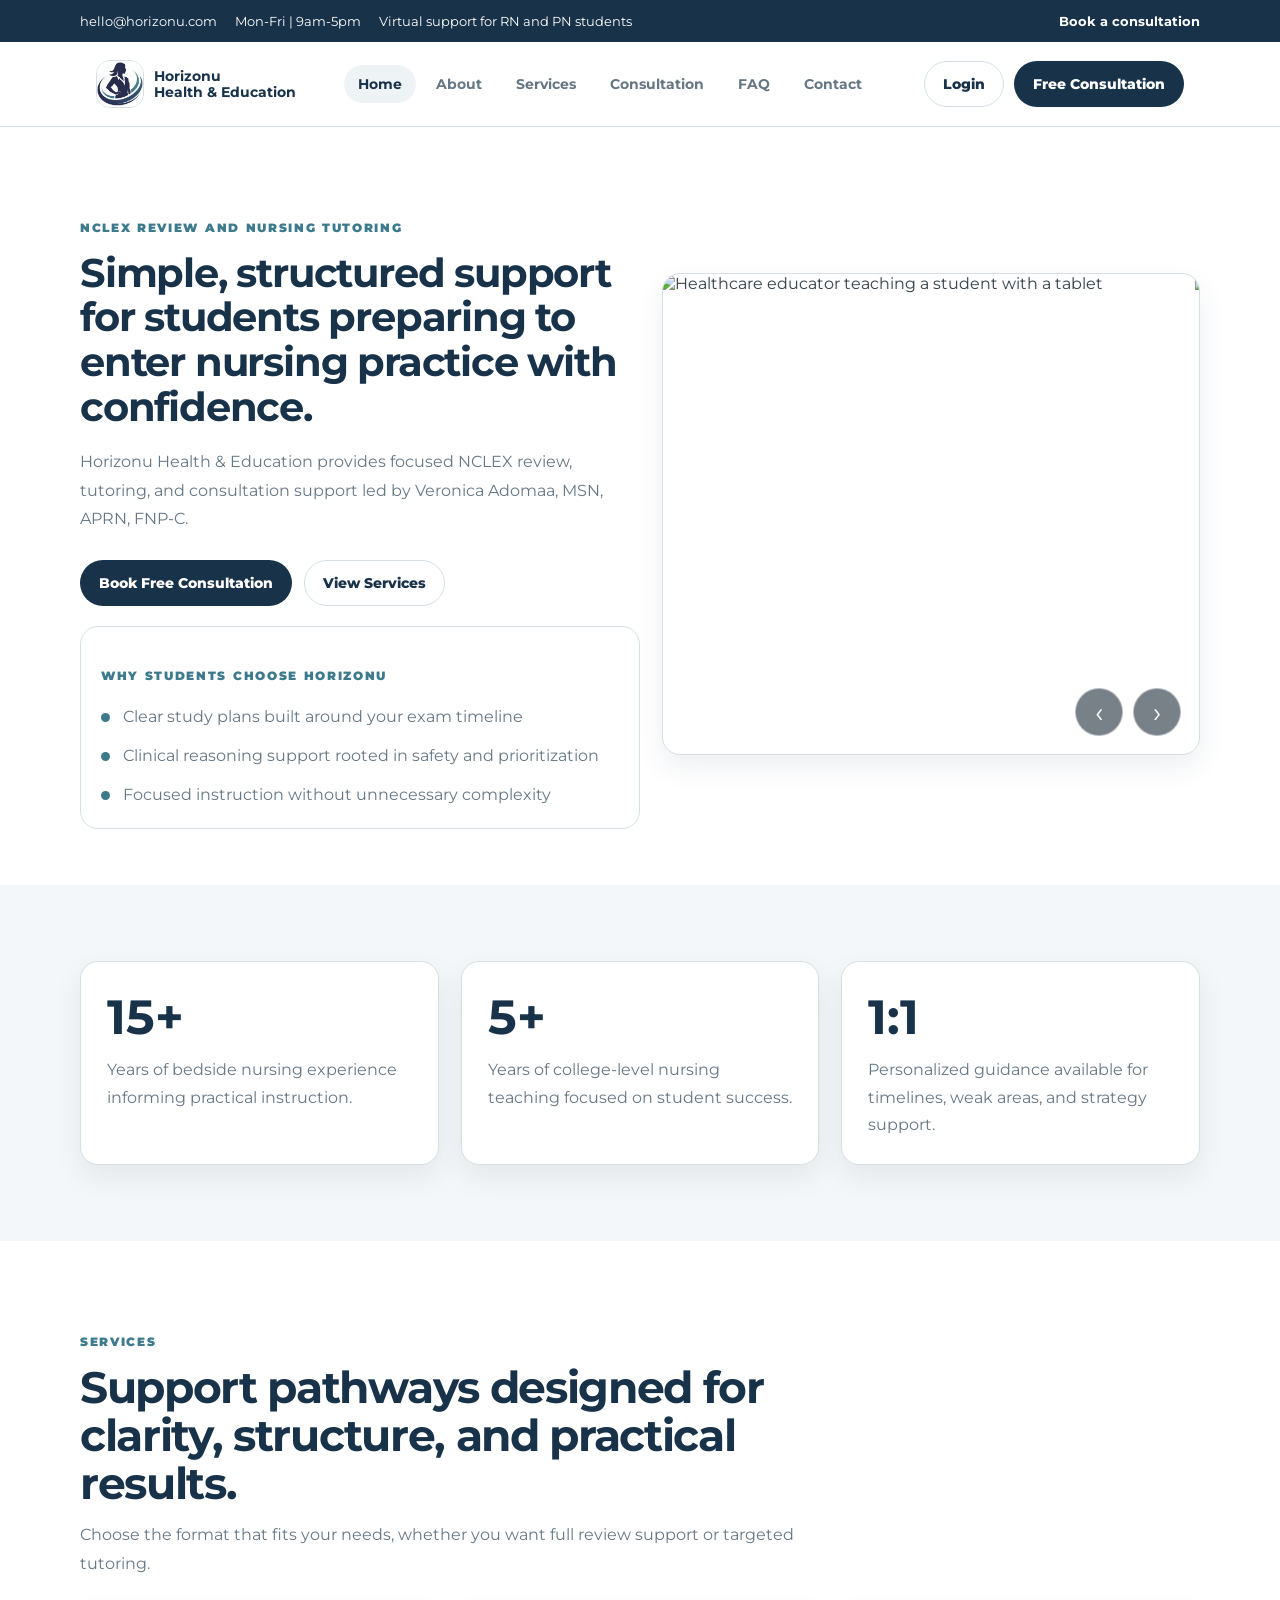
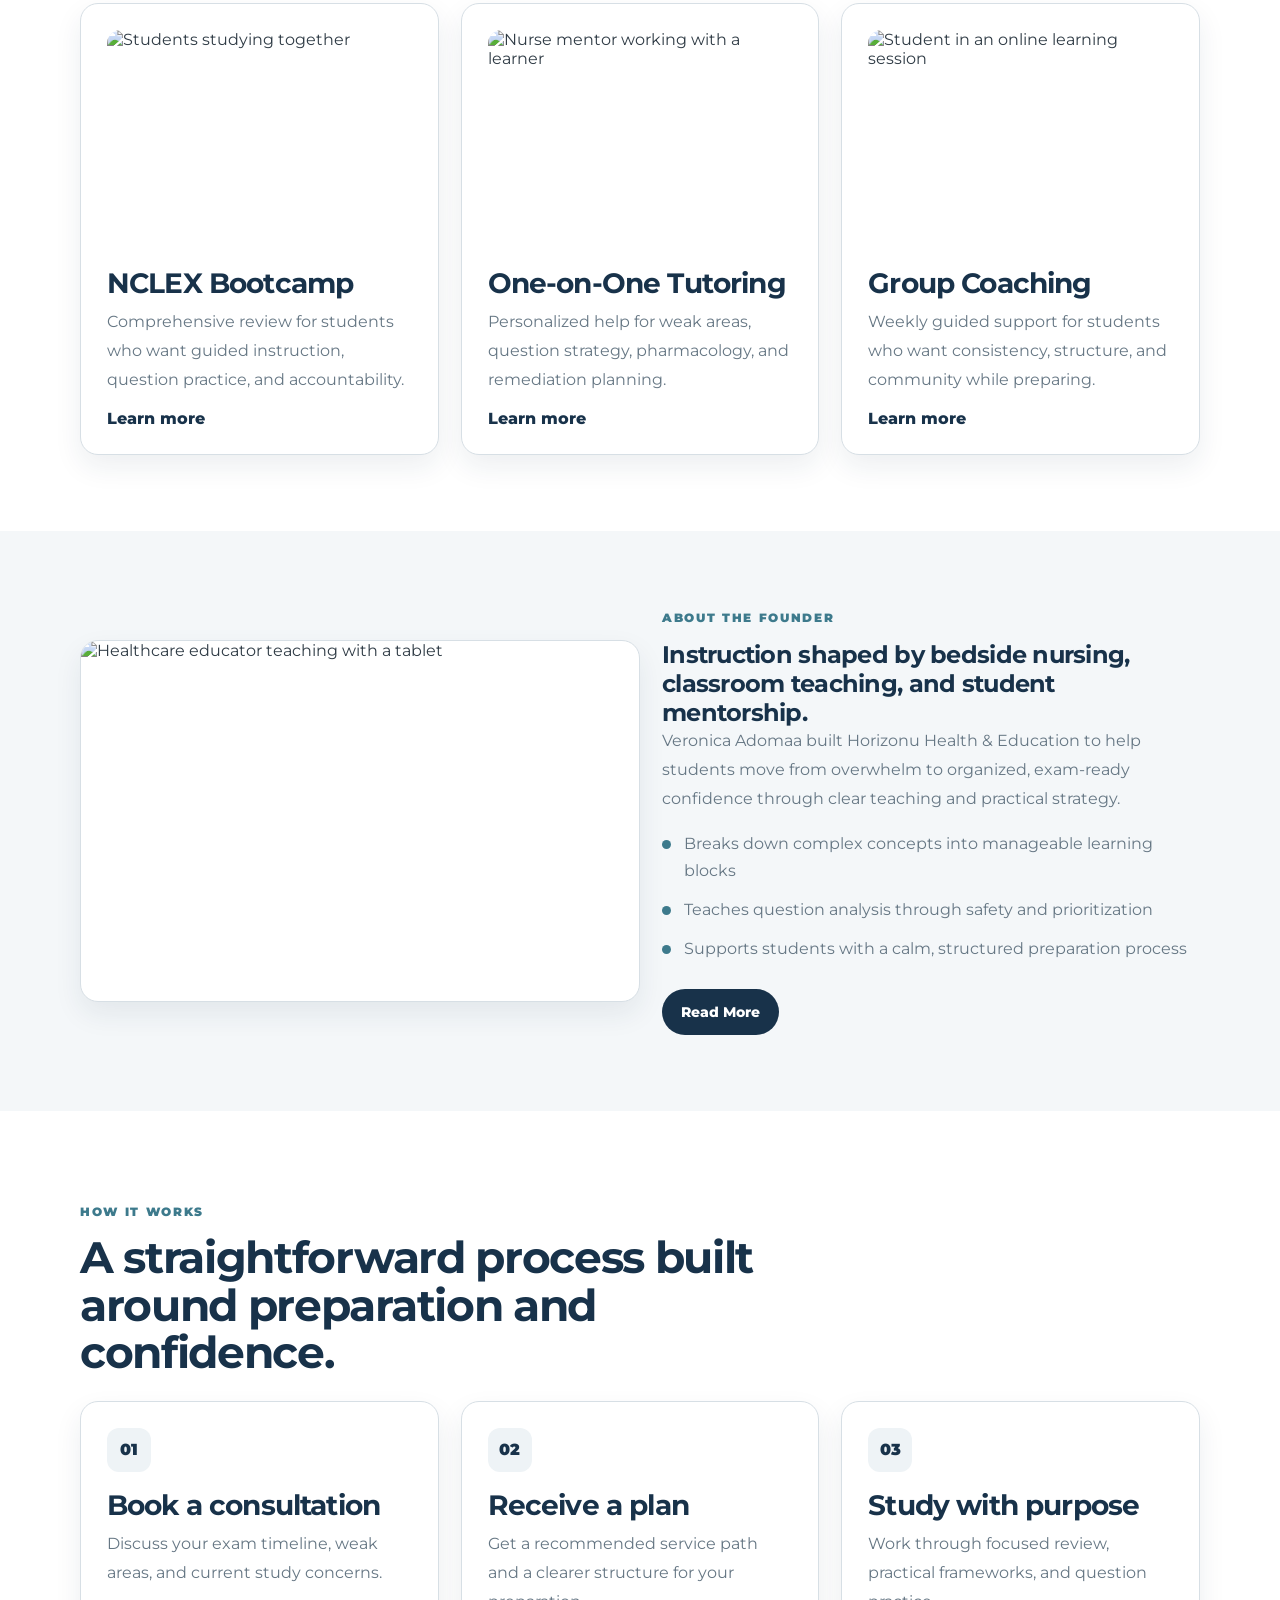
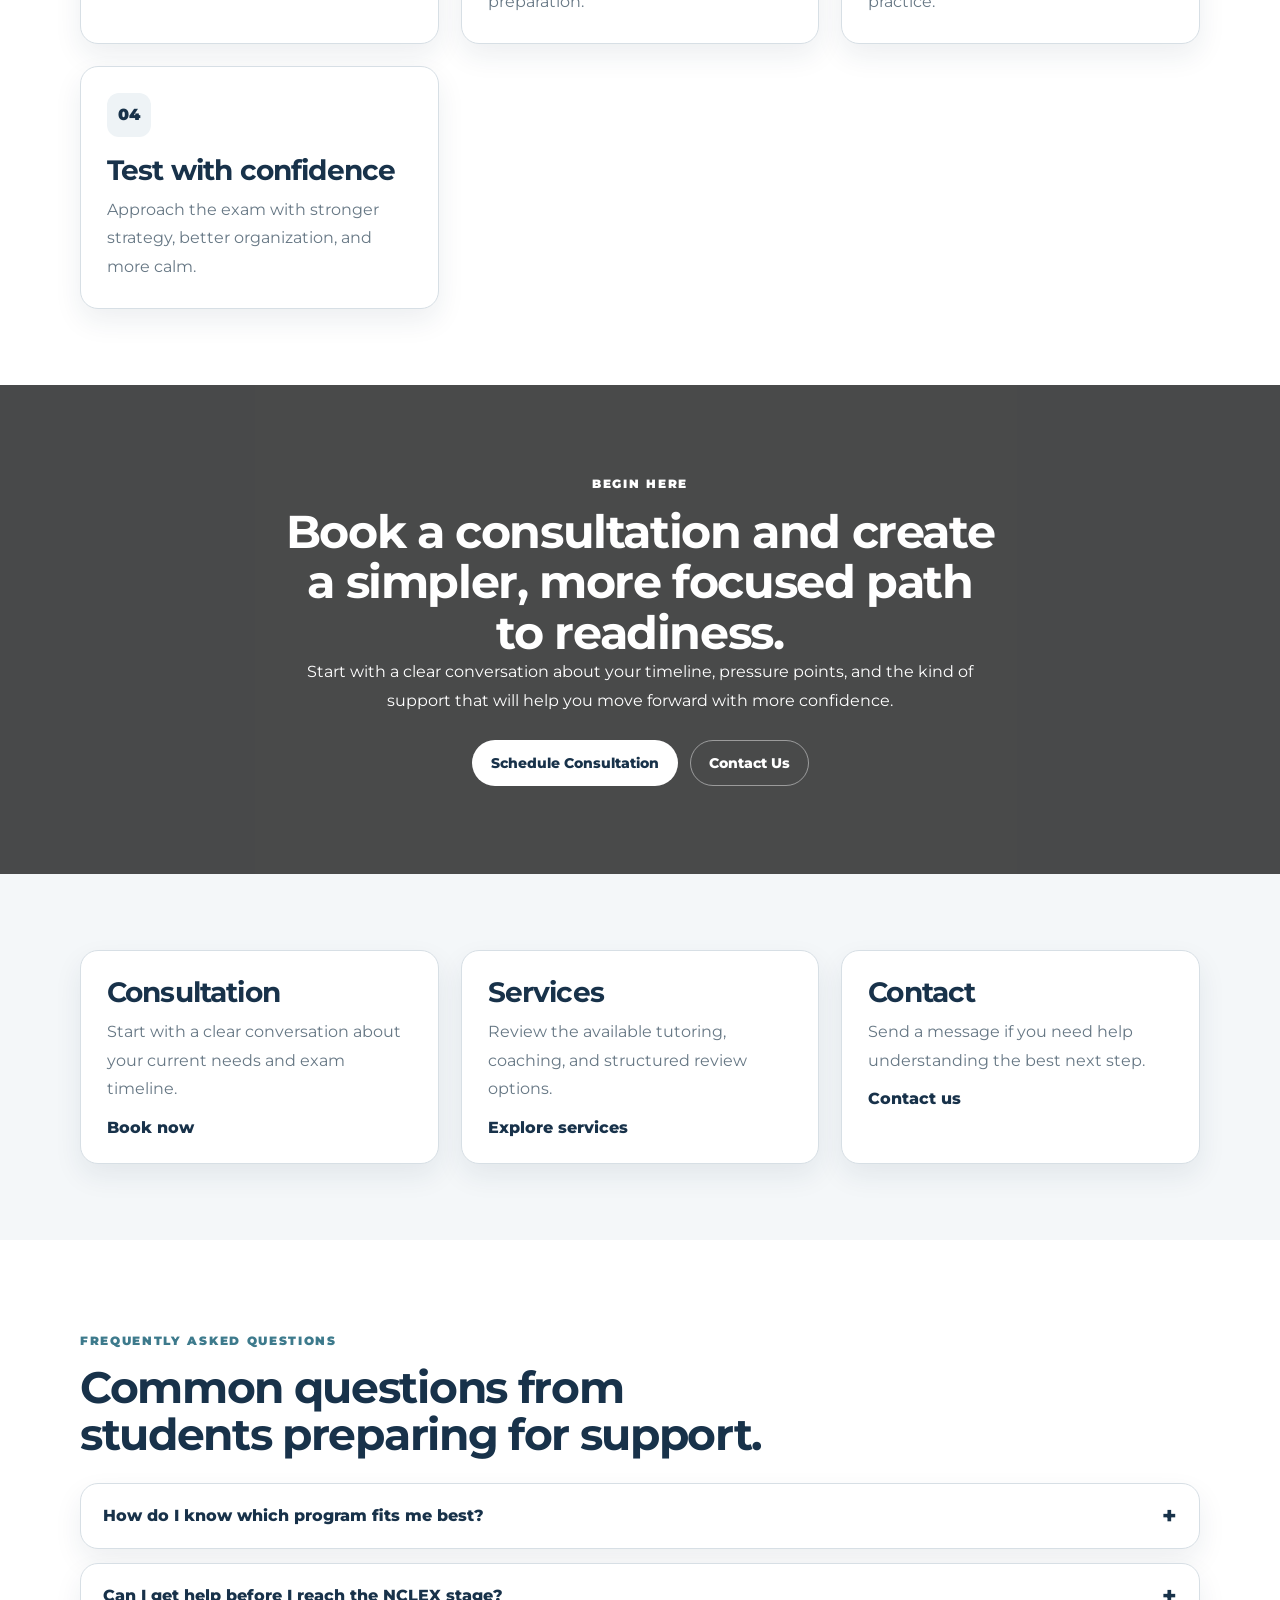
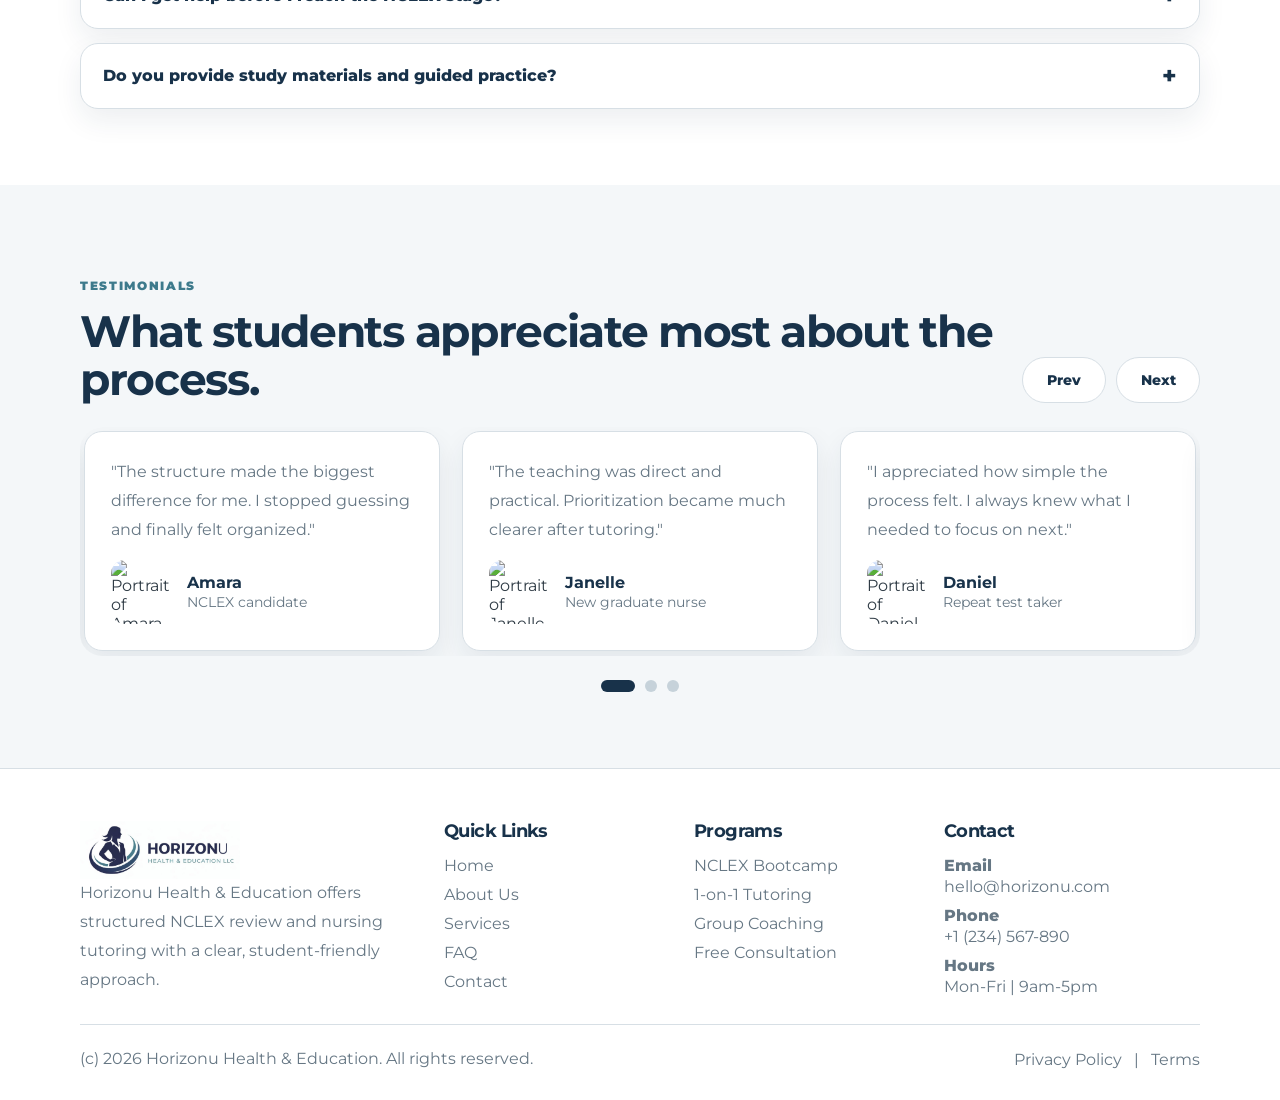
==== commit 94a421f2: "first upload" ====
--- a/index.html
+++ b/index.html
@@ -98,9 +98,25 @@
           </div>
         </div>
 
-        <div class="hero-image">
-          <img src="https://images.unsplash.com/photo-1559839734-2b71ea197ec2?auto=format&fit=crop&w=1400&q=80"
-            alt="Clinical educator in a hospital setting" />
+        <div class="hero-image hero-slider" data-hero-slider>
+          <div class="hero-slider-track" data-hero-track>
+            <div class="hero-slide">
+              <img src="https://images.unsplash.com/photo-1559839734-2b71ea197ec2?auto=format&fit=crop&w=1400&q=80"
+                alt="Clinical educator in a hospital setting" />
+            </div>
+            <div class="hero-slide">
+              <img src="https://images.unsplash.com/photo-1576091160399-112ba8d25d1d?auto=format&fit=crop&w=1400&q=80"
+                alt="Healthcare educator teaching a student with a tablet" />
+            </div>
+            <div class="hero-slide">
+              <img src="https://images.unsplash.com/photo-1584515933487-779824d29309?auto=format&fit=crop&w=1400&q=80"
+                alt="Nurse mentor speaking with a learner" />
+            </div>
+          </div>
+          <div class="hero-slider-controls" aria-label="Hero image controls">
+            <button class="hero-slider-button" type="button" data-hero-prev aria-label="Previous hero image">‹</button>
+            <button class="hero-slider-button" type="button" data-hero-next aria-label="Next hero image">›</button>
+          </div>
         </div>
       </div>
     </section>
@@ -216,172 +232,25 @@
       </div>
     </section>
 
-    <section class="section">
-      <div class="container">
-        <div class="section-head section-head-row">
-          <div>
-            <p class="eyebrow">Testimonials</p>
-            <h2>What students appreciate most about the process.</h2>
-          </div>
-          <div class="carousel-controls" aria-label="Testimonial controls">
-            <button class="carousel-button" type="button" data-carousel-prev aria-label="Previous testimonials">Prev</button>
-            <button class="carousel-button" type="button" data-carousel-next aria-label="Next testimonials">Next</button>
-          </div>
-        </div>
-
-        <div class="testimonial-carousel" data-carousel>
-          <div class="testimonial-viewport">
-            <div class="testimonial-track" data-carousel-track>
-              <div class="testimonial-slide is-active" data-slide>
-                <div class="testimonial-cards">
-                  <article class="testimonial-card">
-                    <p>"The structure made the biggest difference for me. I stopped guessing and finally felt organized."</p>
-                    <div class="testimonial-person">
-                      <img src="https://images.unsplash.com/photo-1544723795-3fb6469f5b39?auto=format&fit=crop&w=400&q=80"
-                        alt="Portrait of Amara" />
-                      <div>
-                        <strong>Amara</strong>
-                        <span>NCLEX candidate</span>
-                      </div>
-                    </div>
-                  </article>
-                  <article class="testimonial-card">
-                    <p>"The teaching was direct and practical. Prioritization became much clearer after tutoring."</p>
-                    <div class="testimonial-person">
-                      <img src="https://images.unsplash.com/photo-1544005313-94ddf0286df2?auto=format&fit=crop&w=400&q=80"
-                        alt="Portrait of Janelle" />
-                      <div>
-                        <strong>Janelle</strong>
-                        <span>New graduate nurse</span>
-                      </div>
-                    </div>
-                  </article>
-                  <article class="testimonial-card">
-                    <p>"I appreciated how simple the process felt. I always knew what I needed to focus on next."</p>
-                    <div class="testimonial-person">
-                      <img src="https://images.unsplash.com/photo-1500648767791-00dcc994a43e?auto=format&fit=crop&w=400&q=80"
-                        alt="Portrait of Daniel" />
-                      <div>
-                        <strong>Daniel</strong>
-                        <span>Repeat test taker</span>
-                      </div>
-                    </div>
-                  </article>
-                </div>
-              </div>
-
-              <div class="testimonial-slide" data-slide>
-                <div class="testimonial-cards">
-                  <article class="testimonial-card">
-                    <p>"My sessions felt calm and very specific. I knew exactly what to review between meetings."</p>
-                    <div class="testimonial-person">
-                      <img src="https://images.unsplash.com/photo-1494790108377-be9c29b29330?auto=format&fit=crop&w=400&q=80"
-                        alt="Portrait of Ruth" />
-                      <div>
-                        <strong>Ruth</strong>
-                        <span>Senior nursing student</span>
-                      </div>
-                    </div>
-                  </article>
-                  <article class="testimonial-card">
-                    <p>"I finally understood how to answer questions safely instead of memorizing random facts."</p>
-                    <div class="testimonial-person">
-                      <img src="https://images.unsplash.com/photo-1506794778202-cad84cf45f1d?auto=format&fit=crop&w=400&q=80"
-                        alt="Portrait of Michael" />
-                      <div>
-                        <strong>Michael</strong>
-                        <span>First-time test taker</span>
-                      </div>
-                    </div>
-                  </article>
-                  <article class="testimonial-card">
-                    <p>"The feedback was honest, encouraging, and practical. That helped me rebuild my confidence."</p>
-                    <div class="testimonial-person">
-                      <img src="https://images.unsplash.com/photo-1488426862026-3ee34a7d66df?auto=format&fit=crop&w=400&q=80"
-                        alt="Portrait of Esther" />
-                      <div>
-                        <strong>Esther</strong>
-                        <span>Remediation student</span>
-                      </div>
-                    </div>
-                  </article>
-                </div>
-              </div>
-
-              <div class="testimonial-slide" data-slide>
-                <div class="testimonial-cards">
-                  <article class="testimonial-card">
-                    <p>"I liked that everything was broken into manageable steps. It made studying feel realistic."</p>
-                    <div class="testimonial-person">
-                      <img src="https://images.unsplash.com/photo-1504593811423-6dd665756598?auto=format&fit=crop&w=400&q=80"
-                        alt="Portrait of Sophia" />
-                      <div>
-                        <strong>Sophia</strong>
-                        <span>Bootcamp student</span>
-                      </div>
-                    </div>
-                  </article>
-                  <article class="testimonial-card">
-                    <p>"The sessions helped me connect nursing content with how the exam actually tests judgment."</p>
-                    <div class="testimonial-person">
-                      <img src="https://images.unsplash.com/photo-1507003211169-0a1dd7228f2d?auto=format&fit=crop&w=400&q=80"
-                        alt="Portrait of Kelvin" />
-                      <div>
-                        <strong>Kelvin</strong>
-                        <span>International student</span>
-                      </div>
-                    </div>
-                  </article>
-                  <article class="testimonial-card">
-                    <p>"I went from overwhelmed to steady. The plan gave me momentum, and the tutoring kept me accountable."</p>
-                    <div class="testimonial-person">
-                      <img src="https://images.unsplash.com/photo-1517841905240-472988babdf9?auto=format&fit=crop&w=400&q=80"
-                        alt="Portrait of Nadia" />
-                      <div>
-                        <strong>Nadia</strong>
-                        <span>Group coaching participant</span>
-                      </div>
-                    </div>
-                  </article>
-                </div>
-              </div>
-            </div>
-          </div>
-
-          <div class="carousel-dots" data-carousel-dots aria-label="Testimonial slides"></div>
-        </div>
-      </div>
-    </section>
-
-    <section class="section section-white">
-      <div class="container">
-        <div class="section-head">
-          <p class="eyebrow">Frequently Asked Questions</p>
-          <h2>Common questions from students preparing for support.</h2>
-        </div>
-
-        <div class="faq-preview">
-          <details class="faq-item">
-            <summary>How do I know which program fits me best?</summary>
-            <div class="faq-answer">
-              <p>A consultation is the best first step if you need help choosing the right level of support.</p>
-            </div>
-          </details>
-          <details class="faq-item">
-            <summary>Can I get help before I reach the NCLEX stage?</summary>
-            <div class="faq-answer">
-              <p>Yes. Support is available for nursing school content, remediation, and readiness planning.</p>
-            </div>
-          </details>
-          <details class="faq-item">
-            <summary>Do you provide study materials and guided practice?</summary>
-            <div class="faq-answer">
-              <p>Yes. Depending on the service, students receive materials, structured guidance, and question review support.</p>
-            </div>
-          </details>
-        </div>
-      </div>
-    </section>
+    <section class="cta-banner">
+      <div class="cta-banner-overlay">
+        <div class="container cta-banner-inner">
+          <div class="cta-banner-copy">
+            <p class="eyebrow">Begin Here</p>
+            <h2>Book a consultation and create a simpler, more focused path to readiness.</h2>
+            <p>
+              Start with a clear conversation about your timeline, pressure points, and the kind of support that will
+              help you move forward with more confidence.
+            </p>
+            <div class="hero-actions">
+              <a class="btn btn-primary" href="pages/consultation.html">Schedule Consultation</a>
+              <a class="btn btn-ghost" href="pages/contact.html">Contact Us</a>
+            </div>
+          </div>
+        </div>
+      </div>
+    </section>
+
 
     <section class="section">
       <div class="container quick-grid">
@@ -403,24 +272,188 @@
       </div>
     </section>
 
-    <section class="cta-banner">
-      <div class="cta-banner-overlay">
-        <div class="container cta-banner-inner">
-          <div class="cta-banner-copy">
-            <p class="eyebrow">Begin Here</p>
-            <h2>Book a consultation and create a simpler, more focused path to readiness.</h2>
-            <p>
-              Start with a clear conversation about your timeline, pressure points, and the kind of support that will
-              help you move forward with more confidence.
-            </p>
-            <div class="hero-actions">
-              <a class="btn btn-primary" href="pages/consultation.html">Schedule Consultation</a>
-              <a class="btn btn-ghost" href="pages/contact.html">Contact Us</a>
-            </div>
-          </div>
-        </div>
-      </div>
-    </section>
+    <section class="section section-white">
+      <div class="container">
+        <div class="section-head">
+          <p class="eyebrow">Frequently Asked Questions</p>
+          <h2>Common questions from students preparing for support.</h2>
+        </div>
+
+        <div class="faq-preview">
+          <details class="faq-item">
+            <summary>How do I know which program fits me best?</summary>
+            <div class="faq-answer">
+              <p>A consultation is the best first step if you need help choosing the right level of support.</p>
+            </div>
+          </details>
+          <details class="faq-item">
+            <summary>Can I get help before I reach the NCLEX stage?</summary>
+            <div class="faq-answer">
+              <p>Yes. Support is available for nursing school content, remediation, and readiness planning.</p>
+            </div>
+          </details>
+          <details class="faq-item">
+            <summary>Do you provide study materials and guided practice?</summary>
+            <div class="faq-answer">
+              <p>Yes. Depending on the service, students receive materials, structured guidance, and question review
+                support.</p>
+            </div>
+          </details>
+        </div>
+      </div>
+    </section>
+
+
+    <section class="section">
+      <div class="container">
+        <div class="section-head section-head-row">
+          <div>
+            <p class="eyebrow">Testimonials</p>
+            <h2>What students appreciate most about the process.</h2>
+          </div>
+          <div class="carousel-controls" aria-label="Testimonial controls">
+            <button class="carousel-button" type="button" data-carousel-prev
+              aria-label="Previous testimonials">Prev</button>
+            <button class="carousel-button" type="button" data-carousel-next
+              aria-label="Next testimonials">Next</button>
+          </div>
+        </div>
+
+        <div class="testimonial-carousel" data-carousel>
+          <div class="testimonial-viewport">
+            <div class="testimonial-track" data-carousel-track>
+              <div class="testimonial-slide is-active" data-slide>
+                <div class="testimonial-cards">
+                  <article class="testimonial-card">
+                    <p>"The structure made the biggest difference for me. I stopped guessing and finally felt
+                      organized."</p>
+                    <div class="testimonial-person">
+                      <img
+                        src="https://images.unsplash.com/photo-1544723795-3fb6469f5b39?auto=format&fit=crop&w=400&q=80"
+                        alt="Portrait of Amara" />
+                      <div>
+                        <strong>Amara</strong>
+                        <span>NCLEX candidate</span>
+                      </div>
+                    </div>
+                  </article>
+                  <article class="testimonial-card">
+                    <p>"The teaching was direct and practical. Prioritization became much clearer after tutoring."</p>
+                    <div class="testimonial-person">
+                      <img
+                        src="https://images.unsplash.com/photo-1544005313-94ddf0286df2?auto=format&fit=crop&w=400&q=80"
+                        alt="Portrait of Janelle" />
+                      <div>
+                        <strong>Janelle</strong>
+                        <span>New graduate nurse</span>
+                      </div>
+                    </div>
+                  </article>
+                  <article class="testimonial-card">
+                    <p>"I appreciated how simple the process felt. I always knew what I needed to focus on next."</p>
+                    <div class="testimonial-person">
+                      <img
+                        src="https://images.unsplash.com/photo-1500648767791-00dcc994a43e?auto=format&fit=crop&w=400&q=80"
+                        alt="Portrait of Daniel" />
+                      <div>
+                        <strong>Daniel</strong>
+                        <span>Repeat test taker</span>
+                      </div>
+                    </div>
+                  </article>
+                </div>
+              </div>
+
+              <div class="testimonial-slide" data-slide>
+                <div class="testimonial-cards">
+                  <article class="testimonial-card">
+                    <p>"My sessions felt calm and very specific. I knew exactly what to review between meetings."</p>
+                    <div class="testimonial-person">
+                      <img
+                        src="https://images.unsplash.com/photo-1494790108377-be9c29b29330?auto=format&fit=crop&w=400&q=80"
+                        alt="Portrait of Ruth" />
+                      <div>
+                        <strong>Ruth</strong>
+                        <span>Senior nursing student</span>
+                      </div>
+                    </div>
+                  </article>
+                  <article class="testimonial-card">
+                    <p>"I finally understood how to answer questions safely instead of memorizing random facts."</p>
+                    <div class="testimonial-person">
+                      <img
+                        src="https://images.unsplash.com/photo-1506794778202-cad84cf45f1d?auto=format&fit=crop&w=400&q=80"
+                        alt="Portrait of Michael" />
+                      <div>
+                        <strong>Michael</strong>
+                        <span>First-time test taker</span>
+                      </div>
+                    </div>
+                  </article>
+                  <article class="testimonial-card">
+                    <p>"The feedback was honest, encouraging, and practical. That helped me rebuild my confidence."</p>
+                    <div class="testimonial-person">
+                      <img
+                        src="https://images.unsplash.com/photo-1488426862026-3ee34a7d66df?auto=format&fit=crop&w=400&q=80"
+                        alt="Portrait of Esther" />
+                      <div>
+                        <strong>Esther</strong>
+                        <span>Remediation student</span>
+                      </div>
+                    </div>
+                  </article>
+                </div>
+              </div>
+
+              <div class="testimonial-slide" data-slide>
+                <div class="testimonial-cards">
+                  <article class="testimonial-card">
+                    <p>"I liked that everything was broken into manageable steps. It made studying feel realistic."</p>
+                    <div class="testimonial-person">
+                      <img
+                        src="https://images.unsplash.com/photo-1504593811423-6dd665756598?auto=format&fit=crop&w=400&q=80"
+                        alt="Portrait of Sophia" />
+                      <div>
+                        <strong>Sophia</strong>
+                        <span>Bootcamp student</span>
+                      </div>
+                    </div>
+                  </article>
+                  <article class="testimonial-card">
+                    <p>"The sessions helped me connect nursing content with how the exam actually tests judgment."</p>
+                    <div class="testimonial-person">
+                      <img
+                        src="https://images.unsplash.com/photo-1507003211169-0a1dd7228f2d?auto=format&fit=crop&w=400&q=80"
+                        alt="Portrait of Kelvin" />
+                      <div>
+                        <strong>Kelvin</strong>
+                        <span>International student</span>
+                      </div>
+                    </div>
+                  </article>
+                  <article class="testimonial-card">
+                    <p>"I went from overwhelmed to steady. The plan gave me momentum, and the tutoring kept me
+                      accountable."</p>
+                    <div class="testimonial-person">
+                      <img
+                        src="https://images.unsplash.com/photo-1517841905240-472988babdf9?auto=format&fit=crop&w=400&q=80"
+                        alt="Portrait of Nadia" />
+                      <div>
+                        <strong>Nadia</strong>
+                        <span>Group coaching participant</span>
+                      </div>
+                    </div>
+                  </article>
+                </div>
+              </div>
+            </div>
+          </div>
+
+          <div class="carousel-dots" data-carousel-dots aria-label="Testimonial slides"></div>
+        </div>
+      </div>
+    </section>
+
   </main>
 
   <footer class="site-footer" aria-label="Footer">
@@ -431,7 +464,8 @@
             <img src="images/logo.jpg" alt="Horizonu" />
           </a>
           <p class="footer-text">
-            Horizonu Health &amp; Education offers structured NCLEX review and nursing tutoring with a clear, student-friendly approach.
+            Horizonu Health &amp; Education offers structured NCLEX review and nursing tutoring with a clear,
+            student-friendly approach.
           </p>
         </div>
 
@@ -489,4 +523,4 @@
   <script src="scripts.js" defer></script>
 </body>
 
-</html>
+</html>
--- a/styles.css
+++ b/styles.css
@@ -1,3 +1,5 @@
+@import url("https://fonts.googleapis.com/css2?family=Montserrat:wght@400;500;600;700;800;900&display=swap");
+
 :root {
   --navy: #18324a;
   --ink: #2f3b45;
@@ -27,7 +29,7 @@
   margin: 0;
   color: var(--ink);
   background: var(--soft);
-  font-family: "Segoe UI", Tahoma, sans-serif;
+  font-family: "Montserrat", sans-serif;
 }
 
 img {
@@ -286,7 +288,7 @@
 h4 {
   margin: 0;
   color: var(--navy);
-  font-family: Georgia, "Times New Roman", serif;
+  font-family: "Montserrat", sans-serif;
   letter-spacing: -0.03em;
 }
 
@@ -364,6 +366,48 @@
   overflow: hidden;
 }
 
+.hero-slider {
+  position: relative;
+}
+
+.hero-slider-track {
+  display: flex;
+  will-change: transform;
+  transition: transform 700ms var(--ease-standard);
+}
+
+.hero-slide {
+  flex: 0 0 100%;
+}
+
+.hero-slider-controls {
+  position: absolute;
+  right: 18px;
+  bottom: 18px;
+  display: flex;
+  gap: 10px;
+  z-index: 2;
+}
+
+.hero-slider-button {
+  width: 48px;
+  height: 48px;
+  border: 1px solid rgba(255, 255, 255, 0.45);
+  border-radius: 999px;
+  background: rgba(15, 30, 44, 0.56);
+  color: #ffffff;
+  font: inherit;
+  font-size: 28px;
+  line-height: 1;
+  cursor: pointer;
+  backdrop-filter: blur(8px);
+  transition:
+    background-color var(--transition-fast),
+    border-color var(--transition-fast),
+    box-shadow var(--transition-smooth),
+    transform var(--transition-smooth);
+}
+
 .hero-image img,
 .content-image img,
 .service-card img,
@@ -478,7 +522,7 @@
 .stat-card strong {
   display: block;
   color: var(--navy);
-  font-family: Georgia, "Times New Roman", serif;
+  font-family: "Montserrat", sans-serif;
   font-size: clamp(34px, 4vw, 48px);
 }
 
@@ -703,10 +747,13 @@
 .cta-banner-inner {
   padding-top: 88px;
   padding-bottom: 88px;
+  display: flex;
+  justify-content: center;
 }
 
 .cta-banner-copy {
   max-width: 720px;
+  text-align: center;
 }
 
 .cta-banner .eyebrow,
@@ -722,6 +769,10 @@
 
 .cta-banner p + .hero-actions {
   margin-top: 24px;
+}
+
+.cta-banner .hero-actions {
+  justify-content: center;
 }
 
 .cta-banner .btn-primary {
@@ -760,6 +811,14 @@
 .carousel-button:hover,
 .carousel-button:focus-visible {
   box-shadow: var(--shadow-hover);
+}
+
+.hero-slider-button:hover,
+.hero-slider-button:focus-visible {
+  transform: translateY(-2px);
+  border-color: rgba(255, 255, 255, 0.72);
+  background: rgba(24, 50, 74, 0.8);
+  box-shadow: 0 16px 30px rgba(6, 14, 22, 0.22);
 }
 
 .btn-primary:hover,
@@ -873,7 +932,8 @@
 
 .footer-title {
   margin-bottom: 14px;
-  font-size: 24px;
+  font-size: 18px;
+  line-height: 1.2;
 }
 
 .footer-links,
@@ -990,6 +1050,11 @@
     height: 340px;
   }
 
+  .hero-slider-controls {
+    right: 12px;
+    bottom: 12px;
+  }
+
   .content-image img {
     min-height: 280px;
   }
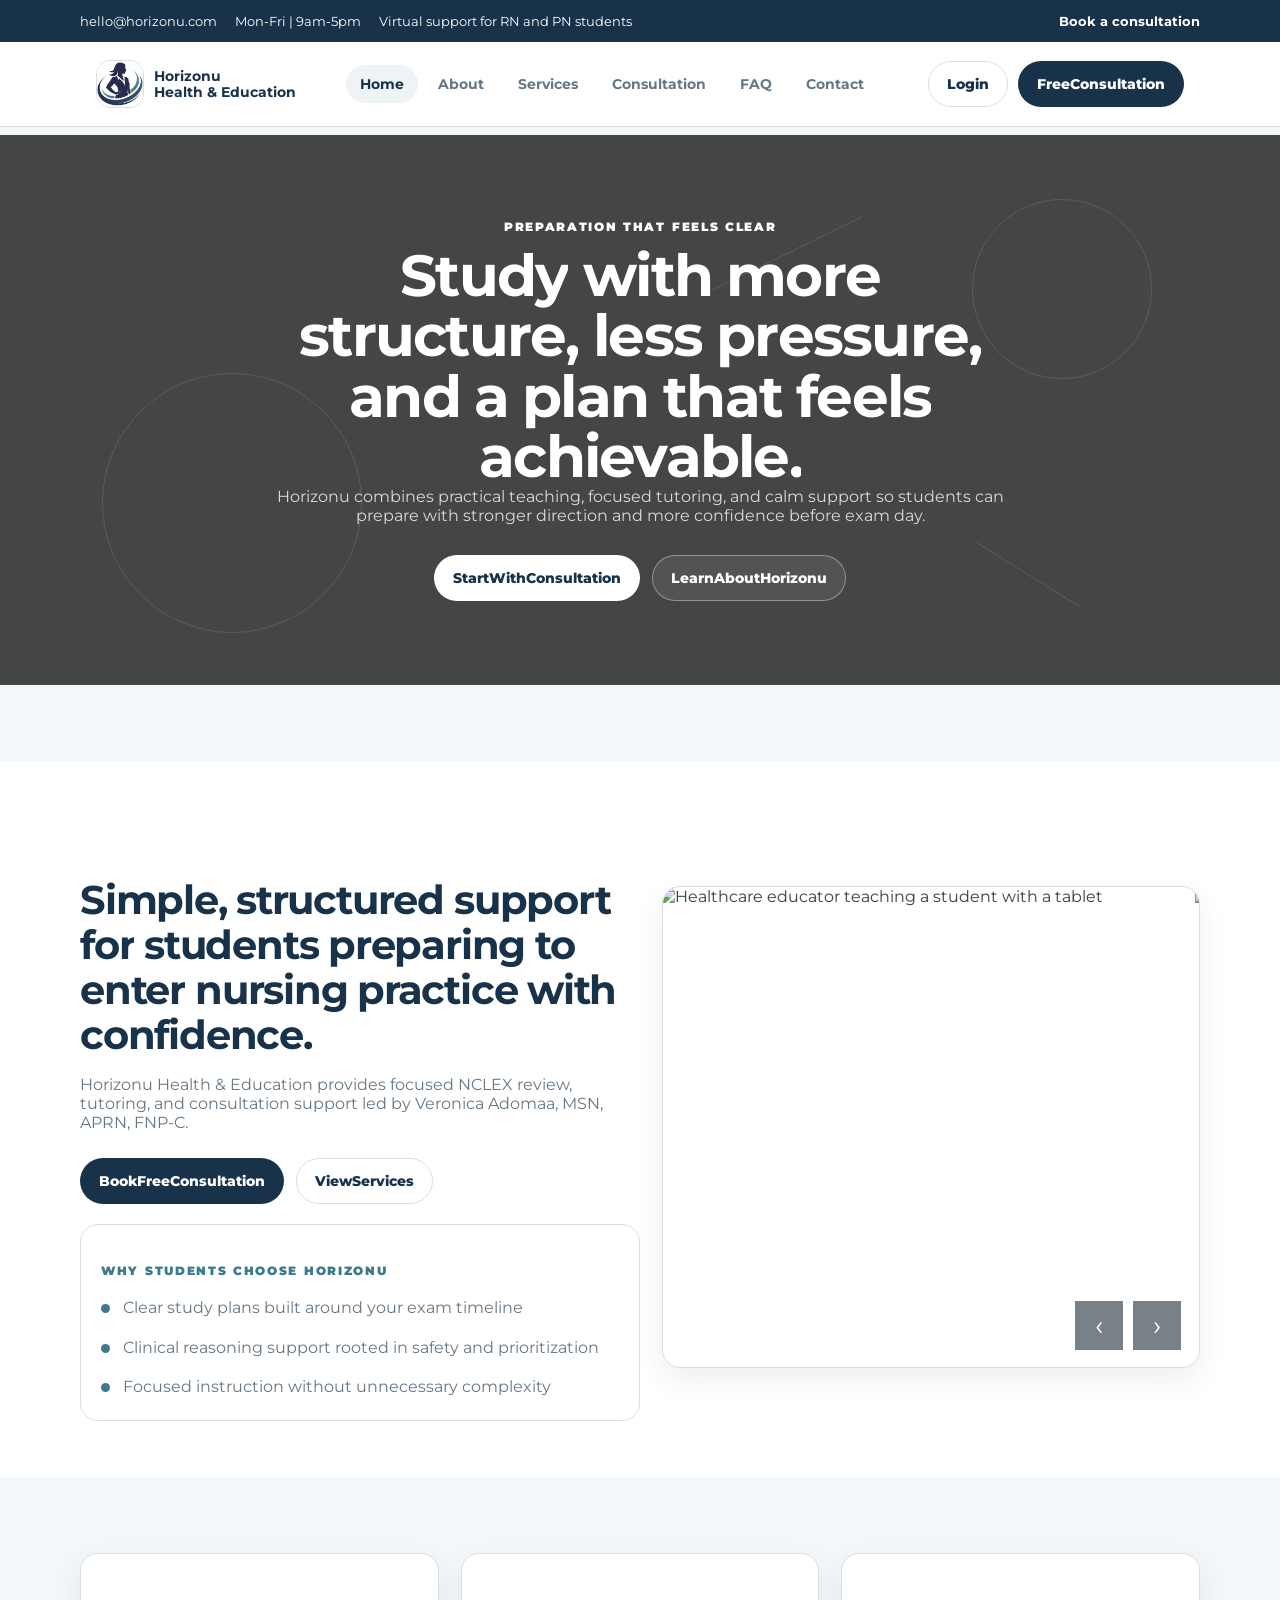
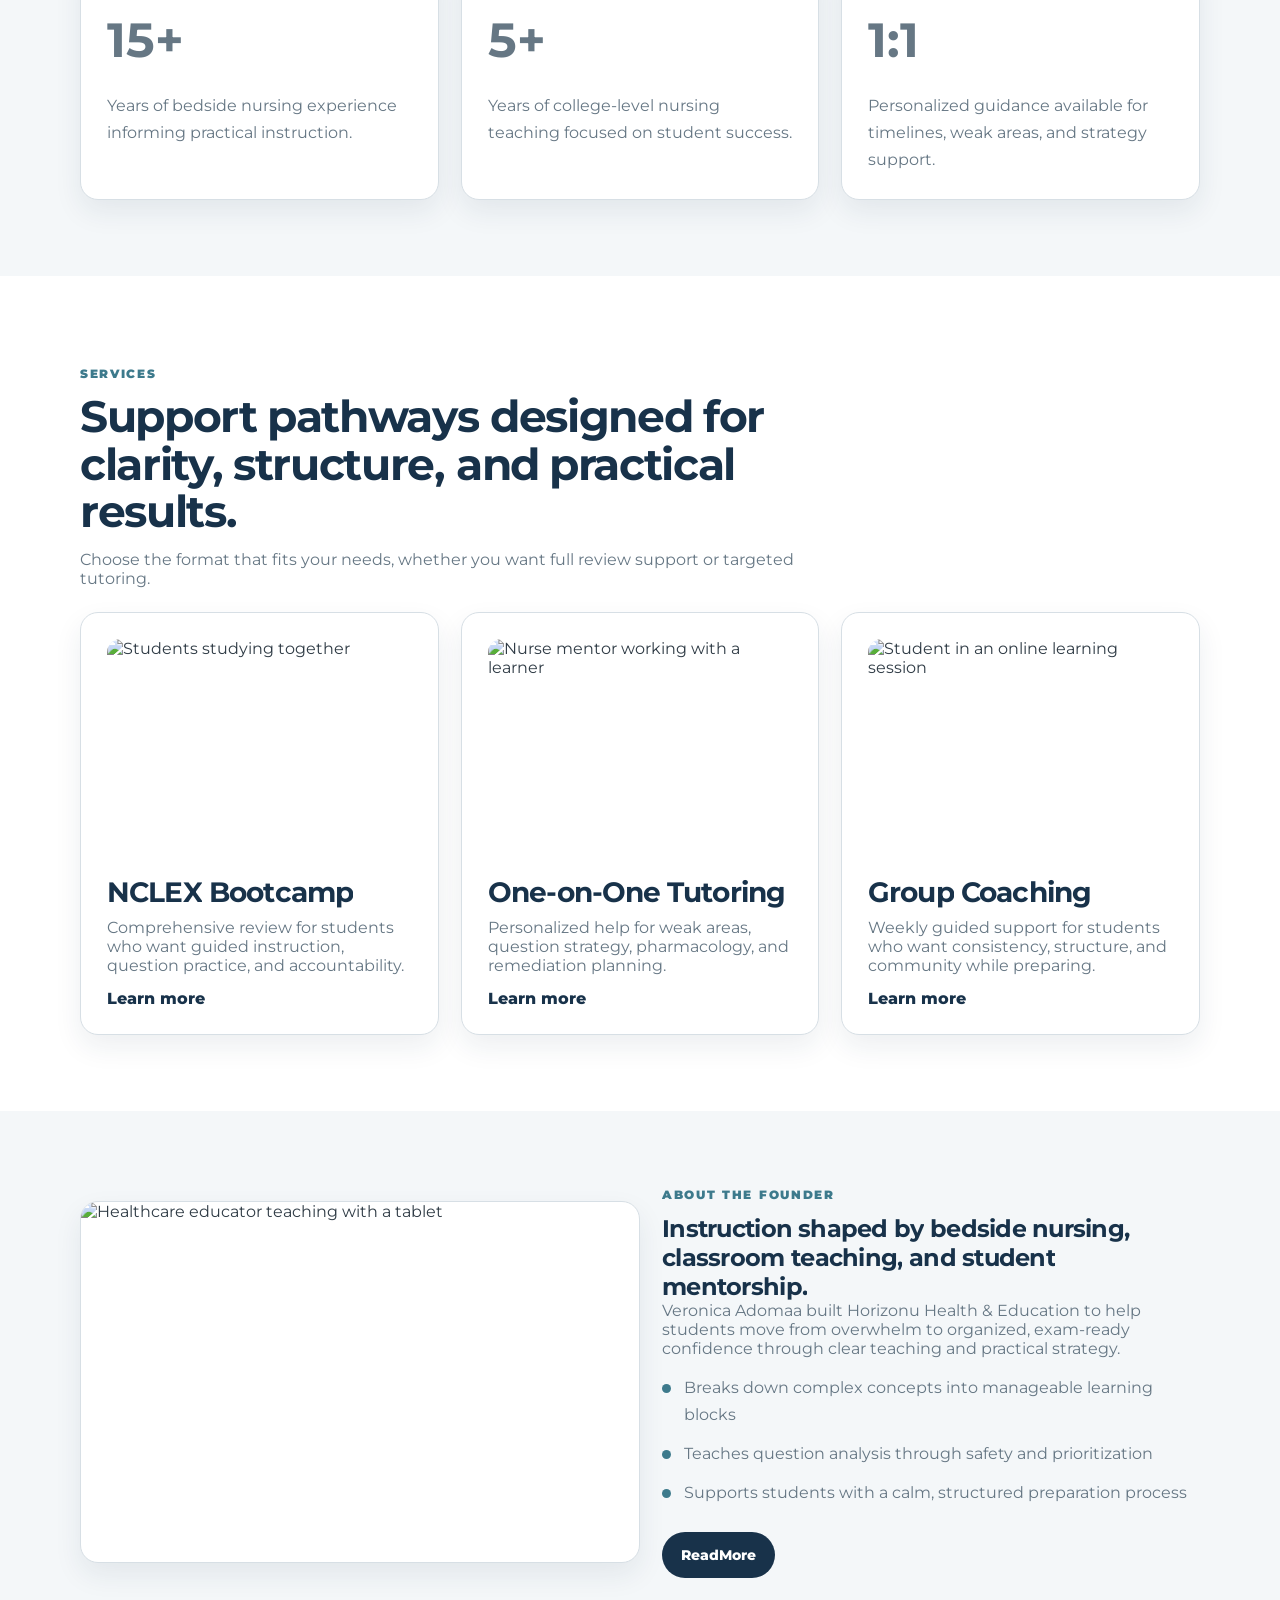
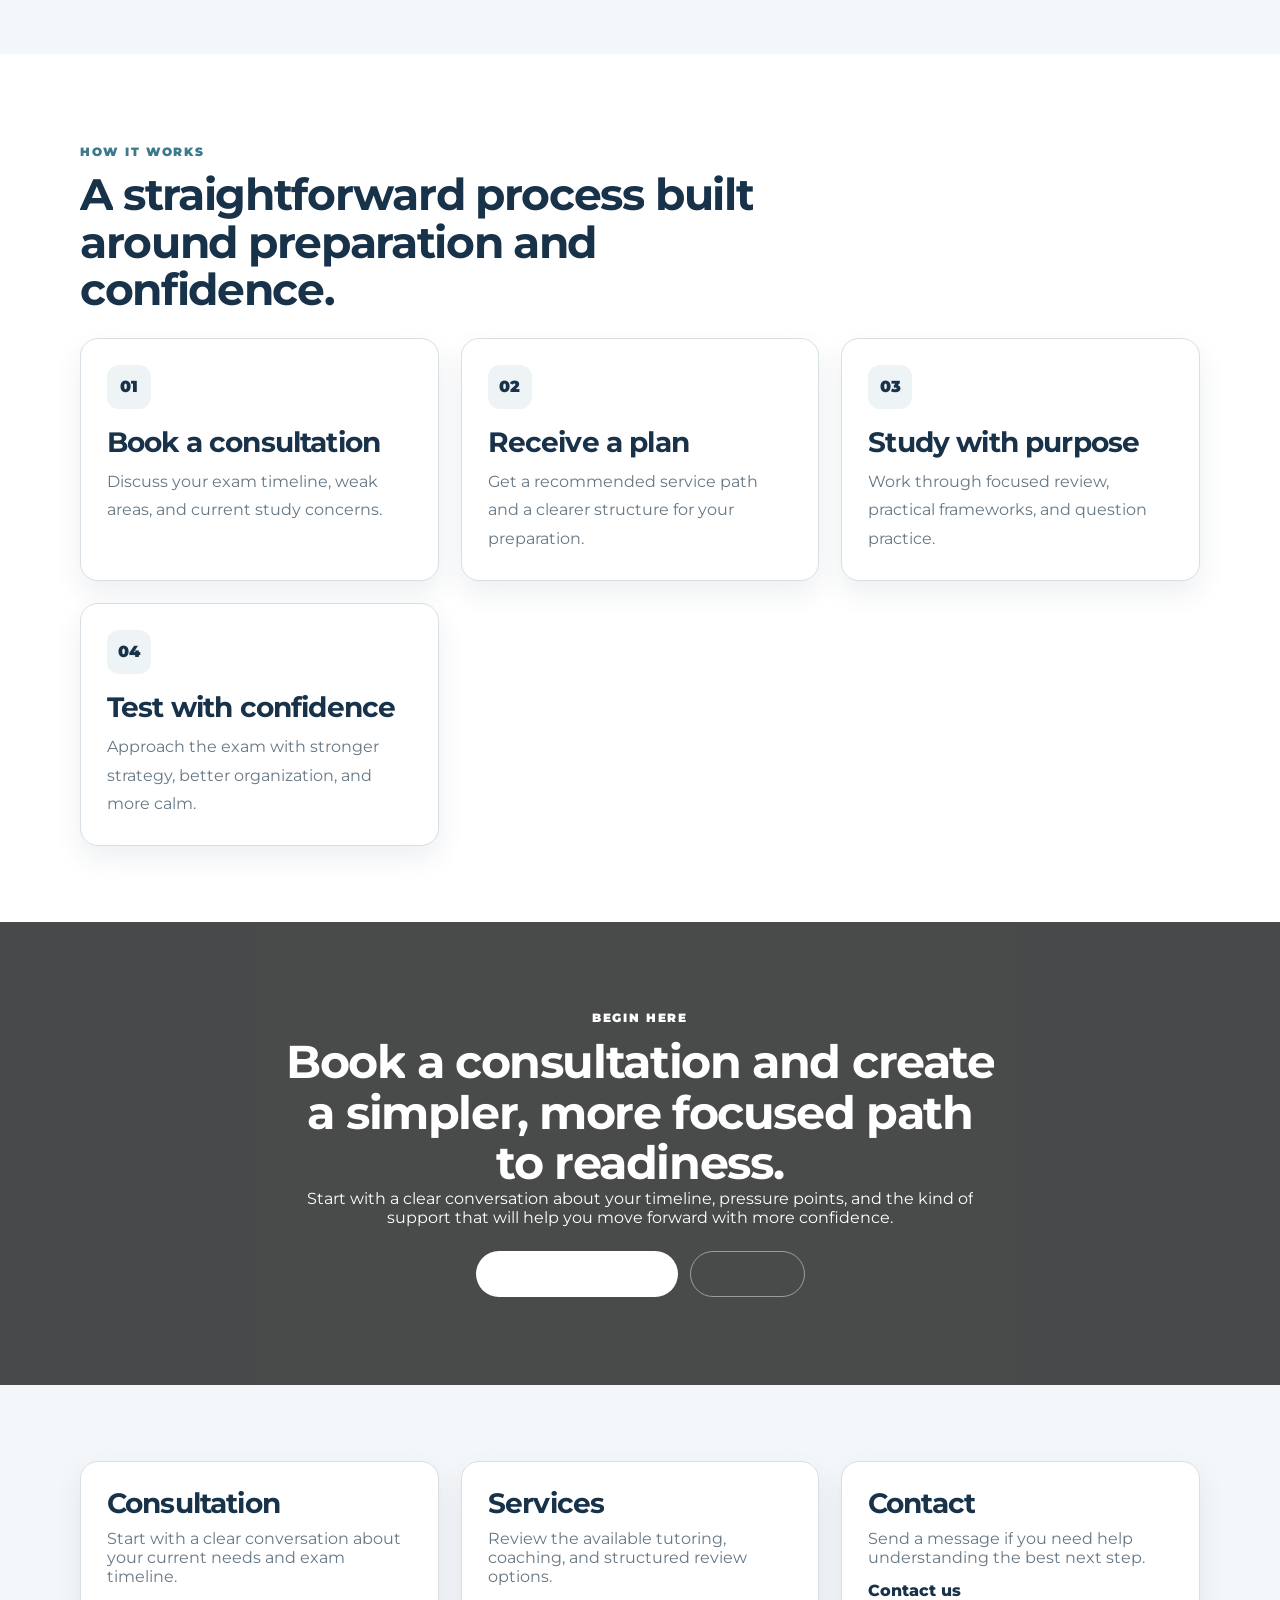
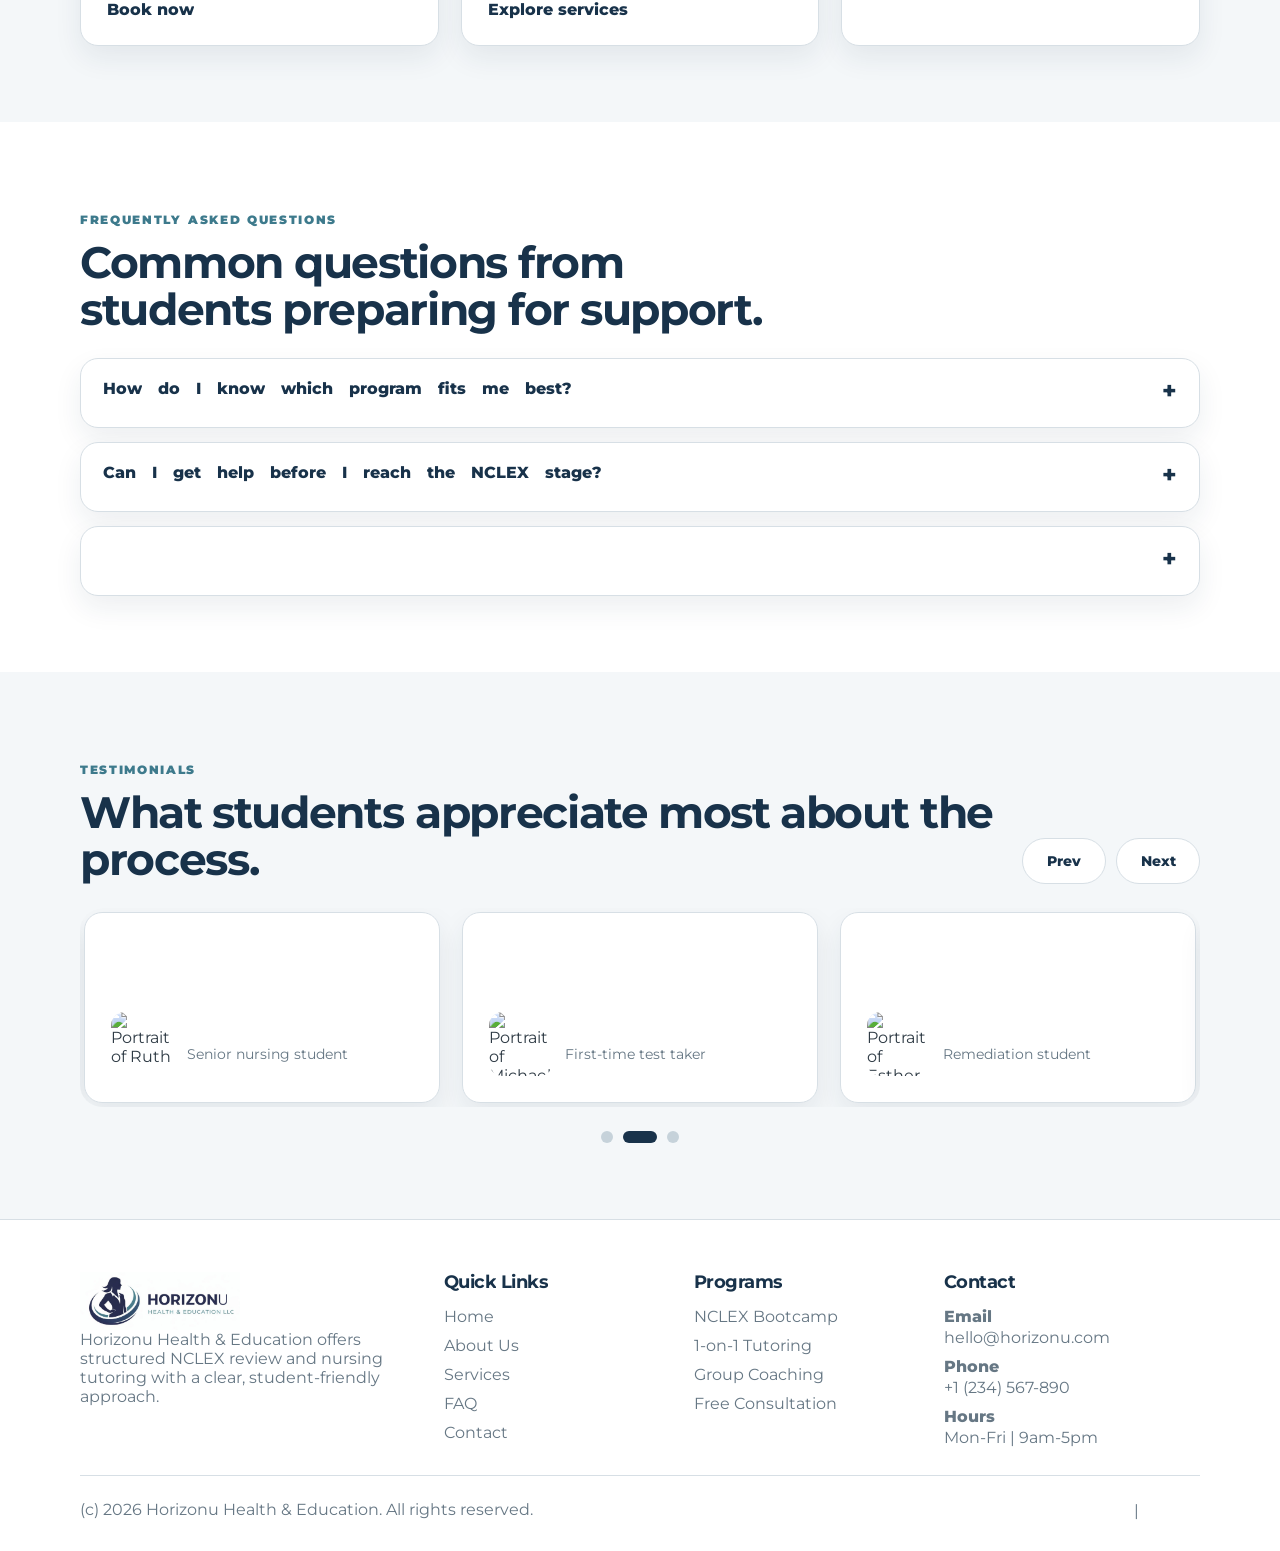
==== commit e408e26f: "bug fixes" ====
--- a/index.html
+++ b/index.html
@@ -73,6 +73,34 @@
   </div>
 
   <main>
+
+
+    <section class="section promo-banner-section">
+      <div class="promo-banner">
+        <div class="promo-banner-overlay"></div>
+        <div class="promo-banner-decor" aria-hidden="true">
+          <span class="promo-ring promo-ring-one"></span>
+          <span class="promo-ring promo-ring-two"></span>
+          <span class="promo-line promo-line-one"></span>
+          <span class="promo-line promo-line-two"></span>
+        </div>
+        <div class="container promo-banner-inner">
+          <div class="promo-banner-copy">
+            <p class="eyebrow">Preparation That Feels Clear</p>
+            <h2>Study with more structure, less pressure, and a plan that feels achievable.</h2>
+            <p>
+              Horizonu combines practical teaching, focused tutoring, and calm support so students can prepare with
+              stronger direction and more confidence before exam day.
+            </p>
+            <div class="hero-actions">
+              <a class="btn btn-primary" href="pages/consultation.html">Start With Consultation</a>
+              <a class="btn btn-ghost" href="pages/about.html">Learn About Horizonu</a>
+            </div>
+          </div>
+        </div>
+      </div>
+    </section>
+
     <section class="hero section-white">
       <div class="container hero-grid">
         <div class="hero-copy">
--- a/styles.css
+++ b/styles.css
@@ -92,7 +92,15 @@
 }
 
 .menu-toggle {
-  display: none;
+  position: absolute;
+  width: 1px;
+  height: 1px;
+  margin: -1px;
+  padding: 0;
+  overflow: hidden;
+  clip: rect(0, 0, 0, 0);
+  white-space: nowrap;
+  border: 0;
 }
 
 .header-wrap {
@@ -324,6 +332,10 @@
 .steps-grid,
 .quick-grid {
   grid-template-columns: repeat(3, minmax(0, 1fr));
+}
+
+.steps-grid {
+  align-items: stretch;
 }
 
 .hero-copy h1 {
@@ -386,7 +398,7 @@
   bottom: 18px;
   display: flex;
   gap: 10px;
-  z-index: 2;
+  z-index: 4;
 }
 
 .hero-slider-button {
@@ -435,6 +447,128 @@
   background: #ffffff;
 }
 
+.promo-banner-section {
+  padding-top: 8px;
+}
+
+.promo-banner {
+  position: relative;
+  overflow: hidden;
+  padding: 84px 0;
+  background: url("https://images.unsplash.com/photo-1516549655169-df83a0774514?auto=format&fit=crop&w=1800&q=80")
+    center/cover no-repeat;
+}
+
+.promo-banner-overlay {
+  position: absolute;
+  inset: 0;
+  background: rgba(0, 0, 0, 0.72);
+}
+
+.promo-banner-decor {
+  position: absolute;
+  inset: 0;
+  pointer-events: none;
+}
+
+.promo-ring,
+.promo-line {
+  position: absolute;
+  opacity: 0.6;
+}
+
+.promo-ring {
+  border: 1px solid rgba(255, 255, 255, 0.2);
+  border-radius: 999px;
+  animation: banner-float 7s ease-in-out infinite;
+}
+
+.promo-ring-one {
+  top: 64px;
+  right: 10%;
+  width: 180px;
+  height: 180px;
+}
+
+.promo-ring-two {
+  bottom: 52px;
+  left: 8%;
+  width: 260px;
+  height: 260px;
+  animation-delay: 1.3s;
+}
+
+.promo-line {
+  background: rgba(255, 255, 255, 0.18);
+  transform-origin: center;
+}
+
+.promo-line-one {
+  top: 22%;
+  left: 54%;
+  width: 180px;
+  height: 1px;
+  transform: rotate(-26deg);
+}
+
+.promo-line-two {
+  bottom: 20%;
+  right: 15%;
+  width: 120px;
+  height: 1px;
+  transform: rotate(32deg);
+}
+
+.promo-banner-inner {
+  position: relative;
+  z-index: 1;
+  display: flex;
+  justify-content: center;
+}
+
+.promo-banner-copy {
+  width: min(920px, 100%);
+  max-width: 920px;
+  text-align: center;
+}
+
+.promo-banner-copy .eyebrow,
+.promo-banner-copy h2,
+.promo-banner-copy p {
+  color: #ffffff;
+}
+
+.promo-banner-copy h2 {
+  max-width: 18ch;
+  font-size: clamp(34px, 4.8vw, 58px);
+  line-height: 1.04;
+  margin-left: auto;
+  margin-right: auto;
+}
+
+.promo-banner-copy p {
+  max-width: 72ch;
+  color: rgba(255, 255, 255, 0.8);
+  margin-left: auto;
+  margin-right: auto;
+}
+
+.promo-banner .hero-actions {
+  margin-top: 30px;
+  justify-content: center;
+}
+
+.promo-banner .btn-primary {
+  background: #ffffff;
+  color: var(--navy);
+}
+
+.promo-banner .btn-ghost {
+  border-color: rgba(255, 255, 255, 0.36);
+  background: rgba(255, 255, 255, 0.08);
+  color: #ffffff;
+}
+
 .hero-panel ul,
 .check-list {
   list-style: none;
@@ -492,6 +626,12 @@
 .testimonial-card,
 .quick-card {
   padding: 26px;
+}
+
+.step-card {
+  display: flex;
+  flex-direction: column;
+  height: 100%;
 }
 
 .service-card img {
@@ -667,18 +807,20 @@
 .faq-preview {
   display: grid;
   gap: 14px;
+  align-items: stretch;
 }
 
 .faq-item {
+  width: 100%;
   padding: 0 22px;
   overflow: hidden;
 }
 
 .faq-item summary {
   display: flex;
-  align-items: center;
-  justify-content: space-between;
+  align-items: flex-start;
   gap: 16px;
+  min-height: 68px;
   padding: 20px 0;
   cursor: pointer;
   list-style: none;
@@ -689,6 +831,7 @@
 .faq-item summary::after {
   content: "+";
   flex: 0 0 auto;
+  margin-left: auto;
   color: currentColor;
   font-size: 24px;
   line-height: 1;
@@ -837,10 +980,21 @@
   background: #e8f0f4;
 }
 
+.promo-banner .btn-primary:hover,
+.promo-banner .btn-primary:focus-visible {
+  background: #e7eff4;
+}
+
 .cta-banner .btn-ghost:hover,
 .cta-banner .btn-ghost:focus-visible {
   background: rgba(255, 255, 255, 0.12);
   border-color: rgba(255, 255, 255, 0.65);
+}
+
+.promo-banner .btn-ghost:hover,
+.promo-banner .btn-ghost:focus-visible {
+  background: rgba(255, 255, 255, 0.14);
+  border-color: rgba(255, 255, 255, 0.58);
 }
 
 .service-card:hover,
@@ -906,6 +1060,60 @@
   color: var(--accent);
 }
 
+.text-reveal .text-word {
+  will-change: transform, opacity, filter;
+}
+
+.text-reveal {
+  line-height: inherit;
+}
+
+.text-word-wrap {
+  display: inline-block;
+  overflow: hidden;
+  vertical-align: bottom;
+  padding-bottom: 0.08em;
+  margin-bottom: -0.08em;
+}
+
+.text-word {
+  display: inline-block;
+  opacity: 0;
+  transform: translate3d(0, 1.08em, 0);
+  transition:
+    opacity 720ms var(--ease-standard),
+    transform 720ms var(--ease-standard);
+  transition-delay: calc(var(--reveal-delay, 0ms) + (var(--word-index, 0) * 26ms));
+}
+
+.text-reveal.is-visible .text-word {
+  opacity: 1;
+  transform: translate3d(0, 0, 0);
+}
+
+@keyframes banner-reveal {
+  from {
+    opacity: 0;
+    transform: translateY(18px);
+  }
+
+  to {
+    opacity: 1;
+    transform: translateY(0);
+  }
+}
+
+@keyframes banner-float {
+  0%,
+  100% {
+    transform: translate3d(0, 0, 0);
+  }
+
+  50% {
+    transform: translate3d(0, -14px, 0);
+  }
+}
+
 .site-footer {
   border-radius: 0;
   box-shadow: none;
@@ -1000,6 +1208,10 @@
     grid-template-columns: 1fr 1fr;
   }
 
+  .promo-banner-inner {
+    justify-content: center;
+  }
+
   .section-head-row {
     flex-direction: column;
     align-items: flex-start;
@@ -1037,6 +1249,24 @@
     grid-template-columns: 1fr;
   }
 
+  .promo-banner {
+    padding: 72px 0 64px;
+  }
+
+  .promo-banner-inner {
+    gap: 22px;
+  }
+
+  .promo-banner-copy h2 {
+    max-width: 100%;
+    font-size: clamp(30px, 9vw, 44px);
+  }
+
+  .promo-banner .hero-actions {
+    flex-direction: column;
+    align-items: stretch;
+  }
+
   .testimonial-cards {
     grid-template-columns: 1fr;
   }
@@ -1078,6 +1308,12 @@
 @media (prefers-reduced-motion: reduce) {
   html {
     scroll-behavior: auto;
+  }
+
+  .text-word {
+    opacity: 1 !important;
+    transform: none !important;
+    filter: none !important;
   }
 
   *,
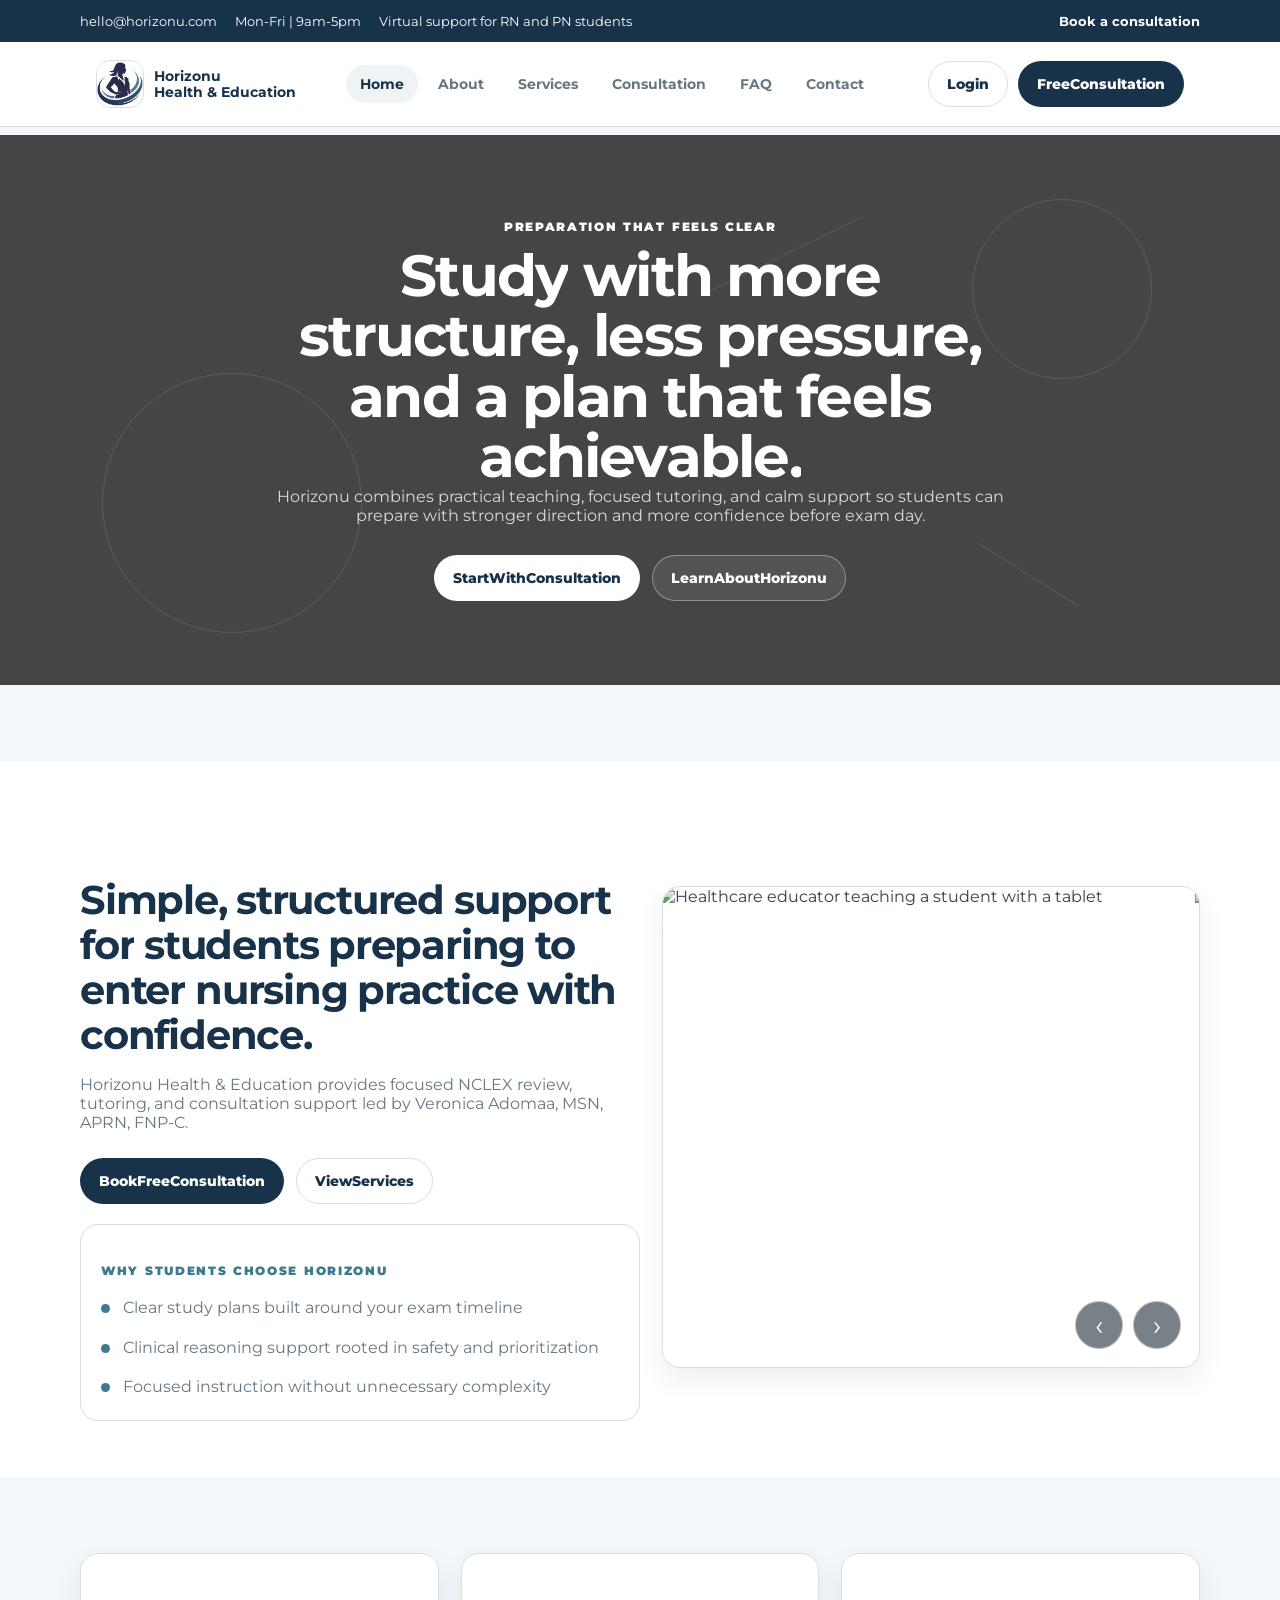
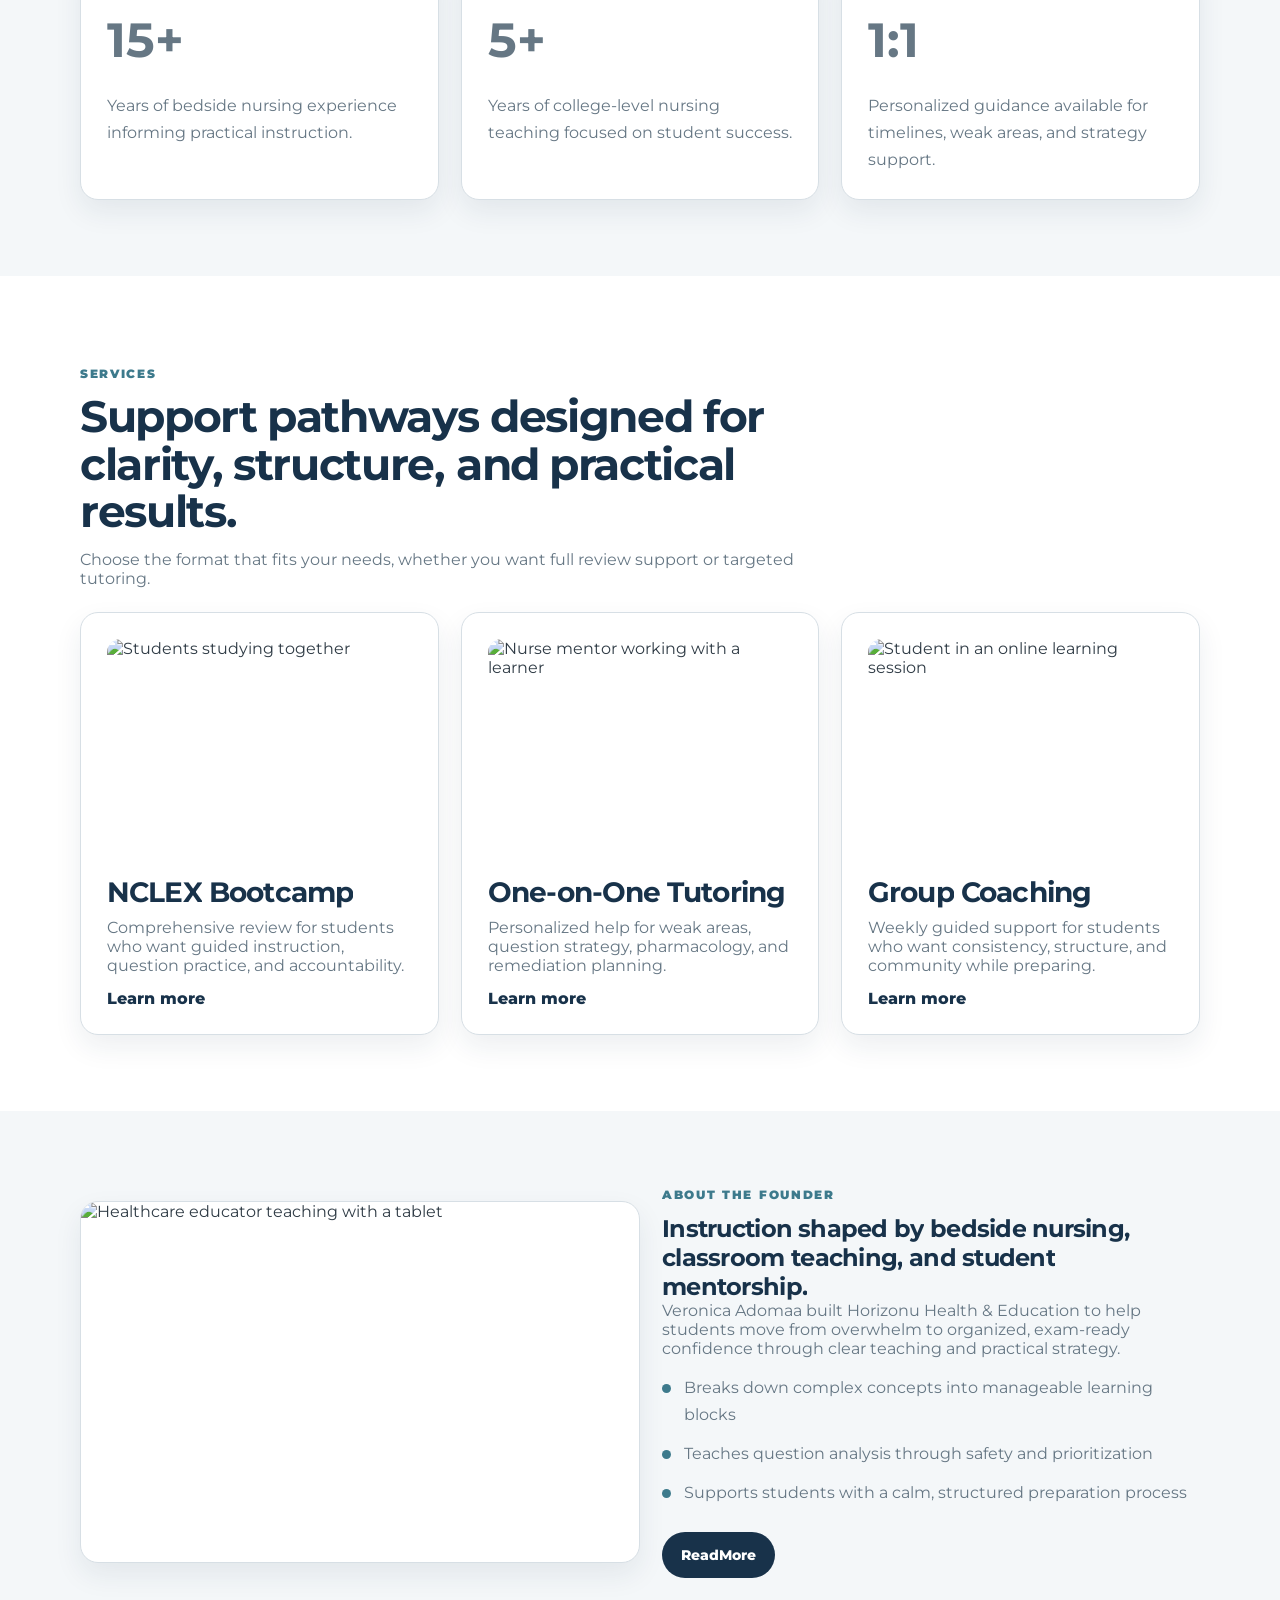
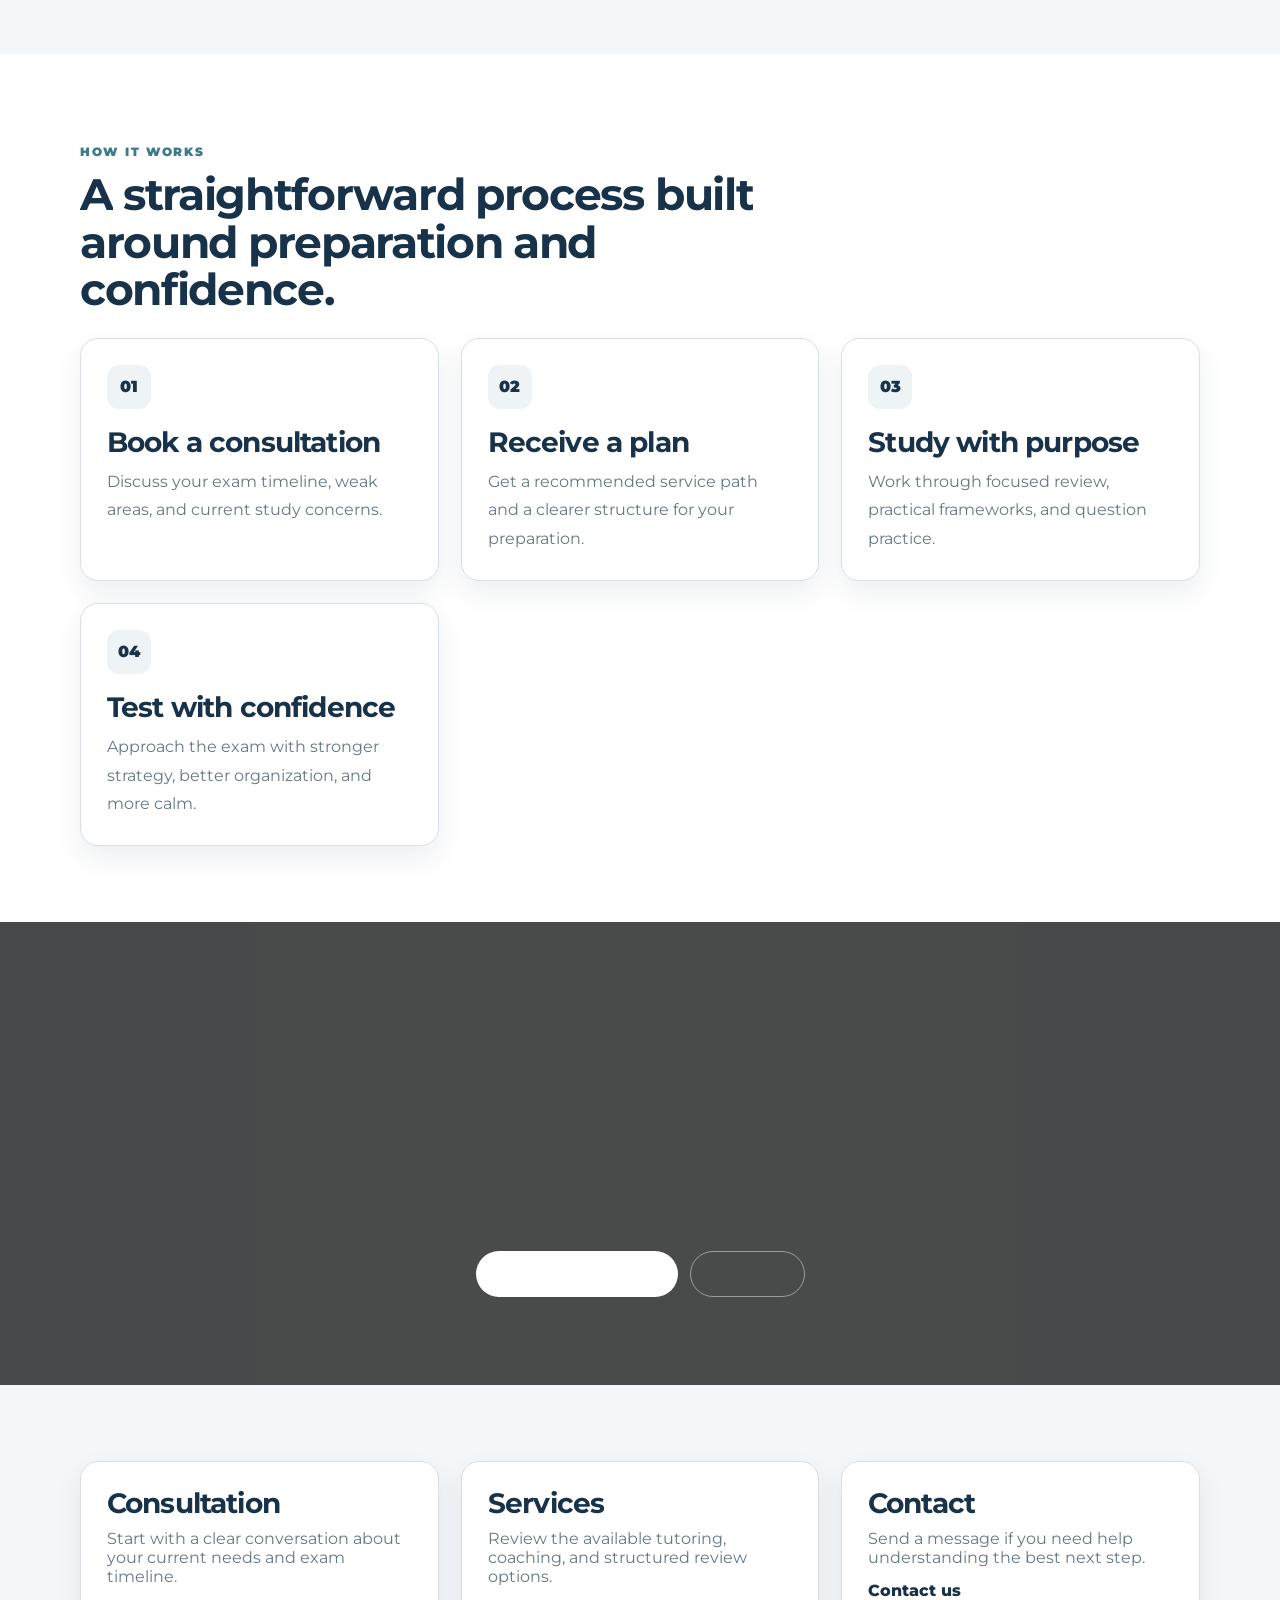
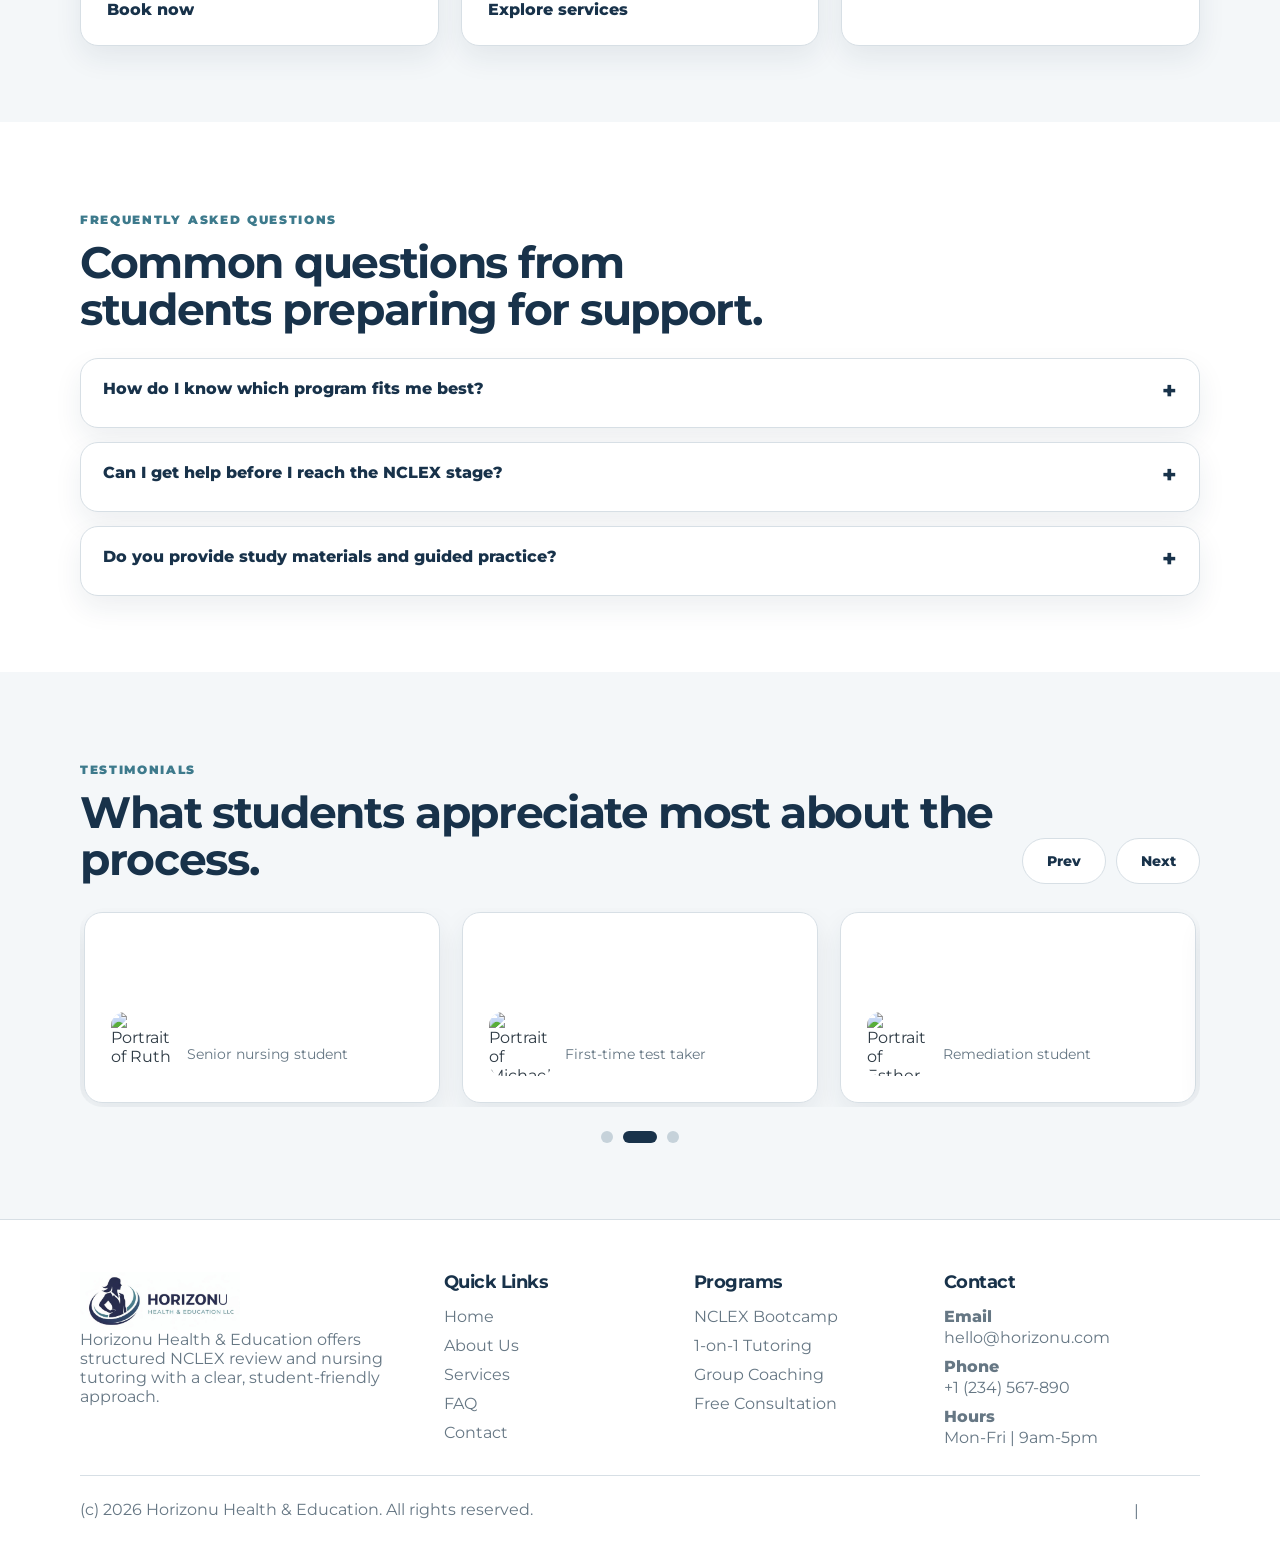
==== commit 96f46841: "bug fixes" ====
--- a/index.html
+++ b/index.html
@@ -53,6 +53,9 @@
         </label>
 
         <div class="drop">
+          <label class="drawer-close" for="menu" aria-label="Close menu">
+            <span></span><span></span>
+          </label>
           <nav class="nav" aria-label="Mobile Primary">
             <a href="index.html" aria-current="page">Home</a>
             <a href="pages/about.html">About</a>
@@ -551,4 +554,4 @@
   <script src="scripts.js" defer></script>
 </body>
 
-</html>+</html>
--- a/styles.css
+++ b/styles.css
@@ -251,6 +251,38 @@
 
 .burger span:nth-child(3) {
   top: 28px;
+}
+
+.drawer-close {
+  display: none;
+  width: 44px;
+  height: 44px;
+  position: relative;
+  border-radius: 12px;
+  border: 1px solid var(--line);
+  background: #ffffff;
+  cursor: pointer;
+  transition:
+    border-color var(--transition-fast),
+    box-shadow var(--transition-smooth),
+    transform var(--transition-smooth);
+}
+
+.drawer-close span {
+  position: absolute;
+  top: 50%;
+  left: 11px;
+  right: 11px;
+  height: 2px;
+  background: var(--navy);
+}
+
+.drawer-close span:nth-child(1) {
+  transform: translateY(-50%) rotate(45deg);
+}
+
+.drawer-close span:nth-child(2) {
+  transform: translateY(-50%) rotate(-45deg);
 }
 
 .drop {
@@ -826,6 +858,7 @@
   list-style: none;
   color: var(--navy);
   font-weight: 800;
+  text-align: left;
 }
 
 .faq-item summary::after {
@@ -862,6 +895,7 @@
 .faq-answer p {
   margin: 0;
   padding: 0 0 20px;
+  text-align: left;
 }
 
 .cta-banner {
@@ -1196,6 +1230,107 @@
   .burger {
     display: block;
     justify-self: end;
+    z-index: 61;
+  }
+
+  .header-wrap::after {
+    content: "";
+    position: fixed;
+    inset: 0;
+    background: rgba(12, 20, 29, 0.46);
+    opacity: 0;
+    visibility: hidden;
+    pointer-events: none;
+    transition:
+      opacity var(--transition-smooth),
+      visibility var(--transition-smooth);
+  }
+
+  .drop {
+    display: block;
+    position: fixed;
+    top: 0;
+    right: 0;
+    width: min(360px, 100vw);
+    height: 100vh;
+    padding: 24px 24px 28px;
+    border-left: 1px solid var(--line);
+    background: rgba(255, 255, 255, 0.98);
+    box-shadow: -24px 0 48px rgba(15, 30, 44, 0.16);
+    overflow-y: auto;
+    transform: translate3d(100%, 0, 0);
+    opacity: 0;
+    visibility: hidden;
+    pointer-events: none;
+    transition:
+      transform var(--transition-smooth),
+      opacity var(--transition-smooth),
+      visibility var(--transition-smooth);
+    z-index: 60;
+  }
+
+  .drawer-close {
+    display: flex;
+    align-items: center;
+    justify-content: center;
+    position: sticky;
+    top: 0;
+    align-self: flex-end;
+    margin: 0 0 24px auto;
+    z-index: 2;
+    box-shadow: 0 18px 34px rgba(15, 30, 44, 0.12);
+  }
+
+  .drop .nav {
+    display: grid;
+    gap: 8px;
+    justify-content: stretch;
+  }
+
+  .drop .nav a {
+    border-radius: 16px;
+    padding: 14px 16px;
+  }
+
+  .drop .actions {
+    display: grid;
+    gap: 12px;
+    margin-top: 18px;
+  }
+
+  .drop .actions .btn {
+    width: 100%;
+  }
+
+  .menu-toggle:checked ~ .header-wrap::after {
+    opacity: 1;
+    visibility: visible;
+    pointer-events: auto;
+  }
+
+  .menu-toggle:checked ~ .header-wrap .drop {
+    transform: translate3d(0, 0, 0);
+    opacity: 1;
+    visibility: visible;
+    pointer-events: auto;
+  }
+
+  .menu-toggle:checked ~ .header-wrap .header-inner > .burger {
+    opacity: 0;
+    pointer-events: none;
+    transform: scale(0.92);
+  }
+
+  .menu-toggle:checked ~ .header-wrap .burger span:nth-child(1) {
+    transform: translateY(7px) rotate(45deg);
+  }
+
+  .menu-toggle:checked ~ .header-wrap .burger span:nth-child(2) {
+    opacity: 0;
+  }
+
+  .menu-toggle:checked ~ .header-wrap .burger span:nth-child(3) {
+    transform: translateY(-7px) rotate(-45deg);
   }
 
   .hero-grid,
